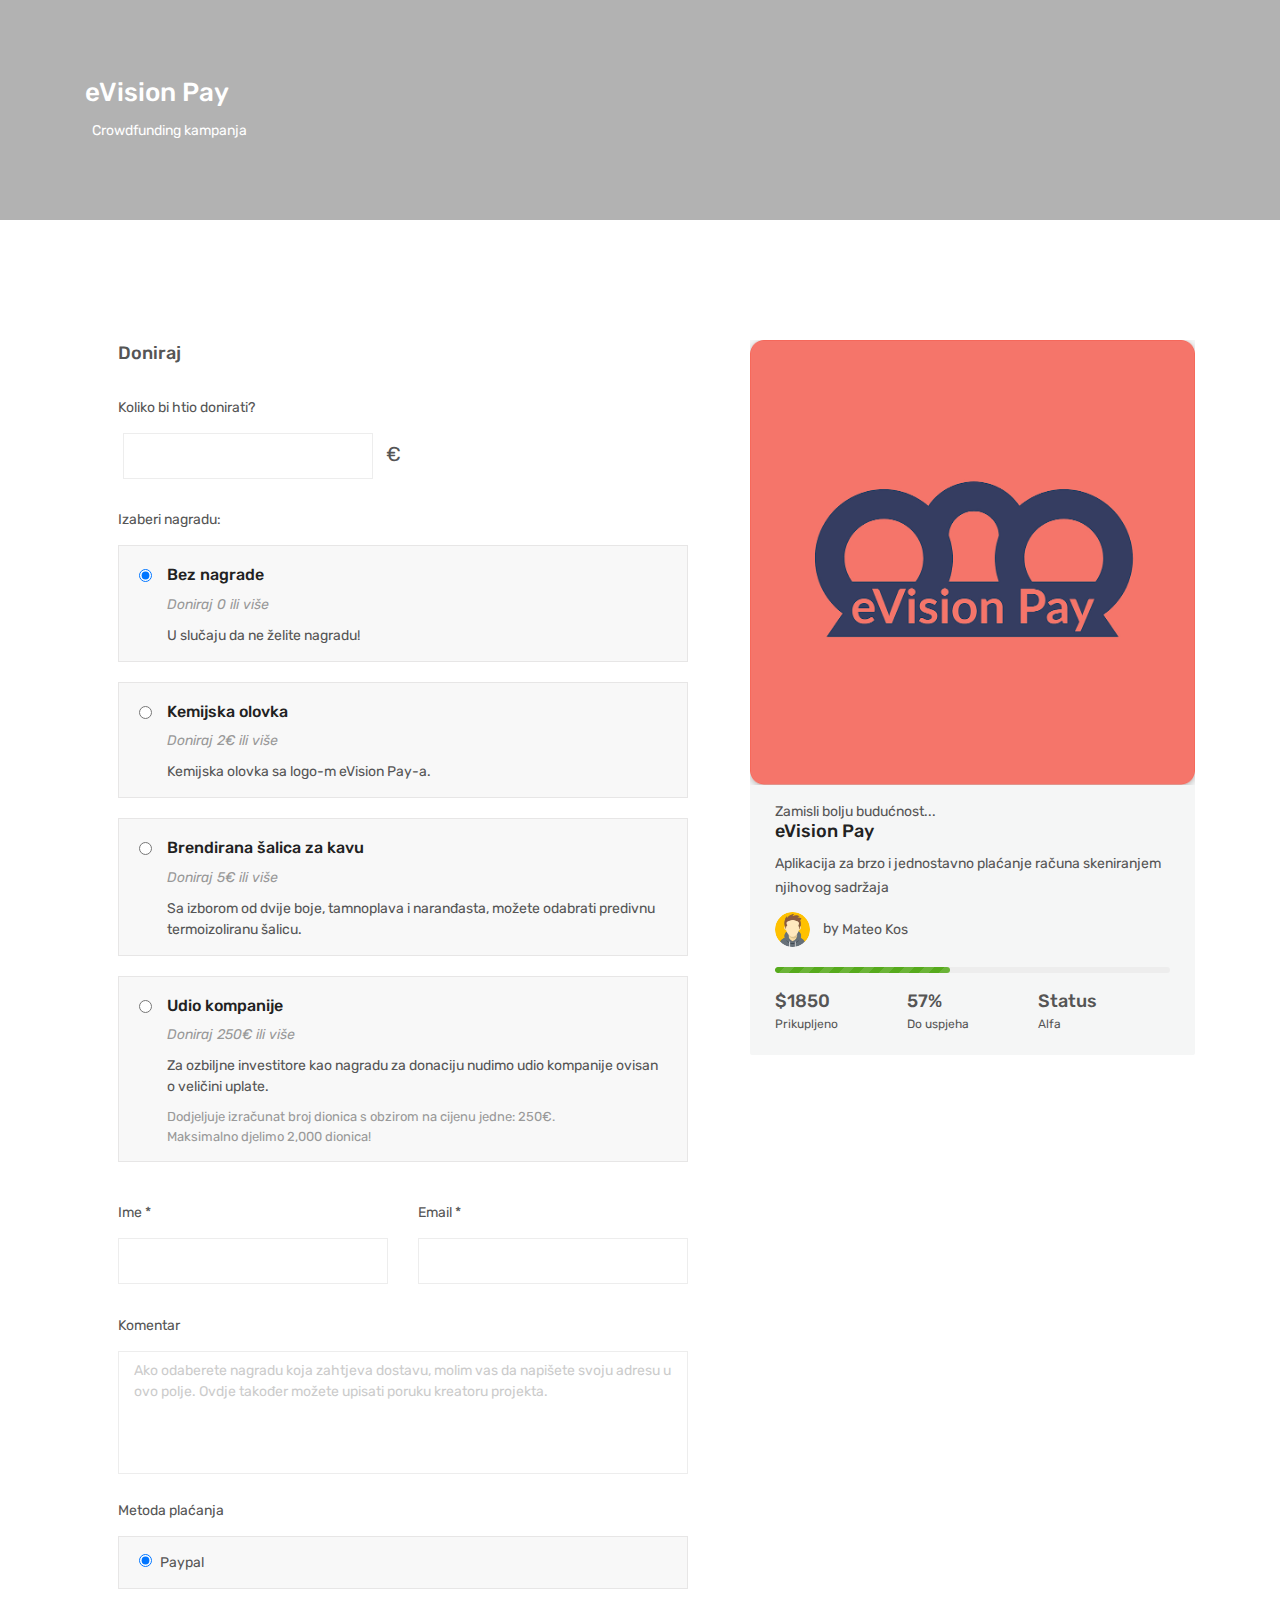
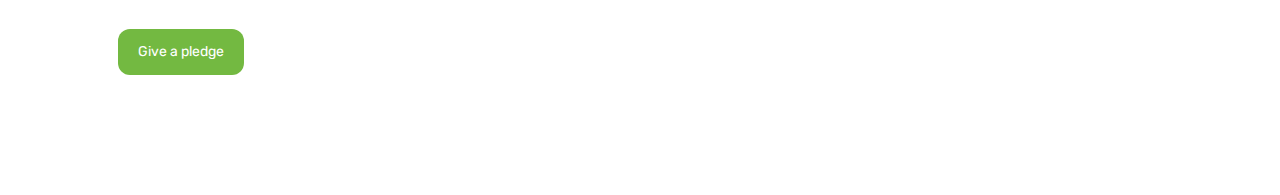
==== make-donation.html @ 944d8074 "Napravio bazicnu verziju stranice" ====
<html xmlns="http://www.w3.org/1999/xhtml" xml:lang="en-gb" lang="en-gb" dir="ltr">
<link type="text/css" rel="stylesheet" id="dark-mode-custom-link">
<link type="text/css" rel="stylesheet" id="dark-mode-general-link">
<style lang="en" type="text/css" id="dark-mode-custom-style"></style>
<style lang="en" type="text/css" id="dark-mode-native-style"></style>
<style lang="en" type="text/css" id="dark-mode-native-sheet"></style>

<head>
    <meta name="viewport" content="width=device-width, initial-scale=1.0">


    <!-- Load Google Fonts -->
    <link href="https://fonts.googleapis.com/css?family=Rubik:400,500,700&amp;subset=latin-ext" rel="stylesheet"
        type="text/css">

    <!-- Favicon -->
    <link rel="shortcut icon" href="./resources/eVision-logo.png">

    <meta http-equiv="content-type" content="text/html; charset=utf-8">
	<title>Doniranje</title>
	<link href="animate.css" rel="stylesheet" type="text/css">
	<link href="styles/bootstrap-min.css" rel="stylesheet" type="text/css">
	<link href="styles/bootstrap-datepicker.css" rel="stylesheet"
		type="text/css">
	<link href="styles/font-awsome-min.css" rel="stylesheet" type="text/css">
	<link href="./styles/ions-min.css" rel="stylesheet" type="text/css">
	<link href="styles/jquery-bxslider-min.css" rel="stylesheet" type="text/css">
	<link href="styles/owl-carousel.css" rel="stylesheet" type="text/css">
	<link href="styles/owl-theme-default.css" rel="stylesheet" type="text/css">
	<link href="styles/owl-theme-min.css" rel="stylesheet" type="text/css">
	<link href="styles/transitions.css" rel="stylesheet" type="text/css">
	<link href="styles/carousel-min.css" rel="stylesheet" type="text/css">
	<link href="styles/theme-style.css" rel="stylesheet" type="text/css">
	<link href="styles/responsive.css" rel="stylesheet" type="text/css">
	<link href="styles/ideabox-syle.css" rel="stylesheet" type="text/css">
	<link href="styles/module-default.css" rel="stylesheet"
		type="text/css">
	<link href="styles/mod_tiva.css" rel="stylesheet" type="text/css">
	<style type="text/css">
		.page-title.background-blog {
			background-image: url("http://demo1.cloodo.com/joomla/ideabox/home1/images/blog-list.jpg")
		}
	</style>
	<script src="IB-deps/jquery-min.js"
		type="text/javascript"></script>
	<script type="text/javascript">jQuery.noConflict();</script>
	<script src="IB-deps/jquery-migrate-min.js"
		type="text/javascript"></script>
	<script src="IB-deps/pooper.js" type="text/javascript"></script>
	<script src="IB-deps/bootstrap-min.js" type="text/javascript"></script>
	<script src="IB-deps/bootstrap-datapicker.js"
		type="text/javascript"></script>
	<script src="IB-deps/jquery-bxslider-min.js" type="text/javascript"></script>
	<script src="IB-deps/jquery-countdown.js" type="text/javascript"></script>
	<script src="IB-deps/jquery-validate.js" type="text/javascript"></script>
	<script src="IB-deps/owl-carousel-min.js" type="text/javascript"></script>
	<script src="IB-deps/carousel-min.js" type="text/javascript"></script>
	<script src="IB-deps/main.js" type="text/javascript"></script>
	<script src="IB-deps/acymailing_module.js" type="text/javascript"
		async="async"></script>
	<script src="IB-deps/mod-tiva-main.js" type="text/javascript"></script>
	<!--[if lt IE 9]><script src="/joomla/ideabox/home1/media/system/js/html5fallback.js?273fe325d9f3027daf6a62e447c8baa8" type="text/javascript"></script><![endif]-->
	<script type="text/javascript">
		if (typeof acymailing == 'undefined') {
			var acymailing = Array();
		}
		acymailing['NAMECAPTION'] = 'Name';
		acymailing['NAME_MISSING'] = 'Please enter your name';
		acymailing['EMAILCAPTION'] = 'E-mail';
		acymailing['VALID_EMAIL'] = 'Please enter a valid e-mail address';
		acymailing['ACCEPT_TERMS'] = 'Please check the Terms and Conditions';
		acymailing['CAPTCHA_MISSING'] = 'The captcha is invalid, please try again';
		acymailing['NO_LIST_SELECTED'] = 'Please select the lists you want to subscribe to';

	</script>


    <script>
        // ==== Topbar User Login ====
        if (jQuery(window).width() < 991) {
            jQuery('.header-topbar .header_user_info').addClass('dropdown-over');
            jQuery('.header-topbar .header_user_info .links').addClass('dropdown-content');
        } else {
            jQuery('.header-topbar .header_user_info').removeClass('dropdown-over');
            jQuery('.header-topbar .header_user_info .links').removeClass('dropdown-content');
        }
        jQuery(window).resize(function () {
            if (jQuery(window).width() < 991) {
                jQuery('.header-topbar .header_user_info').addClass('dropdown-over');
                jQuery('.header-topbar .header_user_info .links').addClass('dropdown-content');
            } else {
                jQuery('.header-topbar .header_user_info').removeClass('dropdown-over');
                jQuery('.header-topbar .header_user_info .links').removeClass('dropdown-content');
            }
        });
    </script>
</head>

<body class=" home-1 " data-new-gr-c-s-check-loaded="14.1149.0" data-gr-ext-installed="">

    <div class="preloading" style="display: none;">
        <div class="preloader loading">
            <span class="slice"></span>
            <span class="slice"></span>
            <span class="slice"></span>
            <span class="slice"></span>
            <span class="slice"></span>
            <span class="slice"></span>
        </div>
    </div>


    <div id="wrapper">
        <!-- Header -->

        <!-- Main -->
        <main id="main" class="site-main">
            <!-- Breadcrumb -->
			<div class="page-title background-blog ">

				<div class="container">
					<h1>
						eVision Pay </h1>

					<div class="breadcrumbs">
						<ul>
							<!-- Render last item if reqd. -->
							<li>
								<span>
									Crowdfunding kampanja
								</span>
								<!--<meta content="1">-->
							</li>
						</ul>
					</div>
				</div>
			</div>



            <div class="container">
                <div class="row">
                    <!-- System message -->
                    <div class="message col-lg-12 col-md-12">
                        <div id="system-message-container">
                        </div>

                    </div>

                    <!-- Left column -->

                    <!-- Component -->
                    <div id="center_column" class="main-content col-lg-12">



                        <div class="campaign-pledge campaign-form form-update">
                            <div class="row">
                                <div class="col-lg-7">



                                    <form
                                        action="http://demo1.cloodo.com/joomla/ideabox/home1/components/com_crowdfundings/paypal/process.php"
                                        class="form-validate" method="post" enctype="multipart/form-data"
                                        novalidate="novalidate">
                                        <legend>Doniraj</legend>

                                        <div class="field">
                                            <span class="label-desc">Koliko bi htio donirati?</span>


                                            <div class="pledge-amount">
                                                <input type="text" name="amount" class="amount" value="" required="">
                                                <span>€</span>
                                            </div>
                                        </div>

                                        <div class="rewards">
                                            <span class="label-desc">Izaberi nagradu:</span>

                                            <div class="reward-item">
                                                <label>
                                                    <input class="reward-chosen" type="radio" name="reward_chosen"
                                                        value="" checked="checked">

                                                    <input class="reward-value" type="hidden" value="">

                                                    <div class="reward-content">
                                                        <h4>Bez nagrade</h4>
                                                        <div class="reward-value">Doniraj 0 ili više</div>
                                                        <div class="reward-desc">U slučaju da ne želite nagradu!</div>
                                                    </div>
                                                </label>
                                            </div>


                                            <div class="reward-item">
                                                <label>
                                                    <input class="reward-chosen" type="radio" name="reward_chosen"
                                                        value="150">

                                                    <input class="reward-value" type="hidden" value="2">

                                                    <div class="reward-content">
                                                        <h4>Kemijska olovka</h4>

                                                        <div class="reward-value">Doniraj 2€ ili više</div>

                                                        <div class="reward-desc">Kemijska olovka sa logo-m eVision Pay-a.</div>


                                                    </div>
                                                </label>
                                            </div>

                                            <div class="reward-item">
                                                <label>
                                                    <input class="reward-chosen" type="radio" name="reward_chosen"
                                                        value="150">

                                                    <input class="reward-value" type="hidden" value="5">

                                                    <div class="reward-content">
                                                        <h4>Brendirana šalica za kavu</h4>

                                                        <div class="reward-value">Doniraj 5€ ili više</div>

                                                        <div class="reward-desc">Sa izborom od dvije boje, tamnoplava i naranđasta, 
													možete odabrati predivnu termoizoliranu šalicu.</div>


                                                    </div>
                                                </label>
                                            </div>

                                            <div class="reward-item">
                                                <label>
                                                    <input class="reward-chosen" type="radio" name="reward_chosen"
                                                        value="151">

                                                    <input class="reward-value" type="hidden" value="250">

                                                    <div class="reward-content">
                                                        <h4>Udio kompanije</h4>

                                                        <div class="reward-value">Doniraj 250€ ili više</div>

                                                        <div class="reward-desc">Za ozbiljne investitore kao nagradu za donaciju nudimo udio kompanije ovisan o veličini uplate.</div>

                                                        <div class="reward-limit">
                                                            Dodjeljuje izračunat broj dionica s obzirom na cijenu jedne: 250€. <br> Maksimalno djelimo 2,000 dionica!</div>

                                                    </div>
                                                </label>
                                            </div>
                                        </div>

                                        <div class="field clearfix">
                                            <div class="align-left">
                                                <span class="label-desc">Ime *</span>
                                                <input type="text" name="name" value="" required="">
                                                <div data-lastpass-icon-root="true"
                                                    style="position: relative !important; height: 0px !important; width: 0px !important; float: left !important;">
                                                </div>
                                            </div>

                                            <div class="align-right">
                                                <span class="label-desc">Email *</span>
                                                <input type="text" name="email" value="" required="">
                                            </div>
                                        </div>

                                        <div class="field">
                                            <span class="label-desc">Komentar</span>
                                            <textarea rows="5" name="comment"
                                                placeholder="Ako odaberete nagradu koja zahtjeva dostavu, molim vas da napišete svoju adresu u ovo polje. Ovdje također možete upisati poruku kreatoru projekta."></textarea>
                                        </div>

                                        <div class="methods">
                                            <span class="label-desc">Metoda plaćanja</span>
                                            <div class="method-item">
                                                <input type="radio" name="method" value="paypal" checked="checked">
                                                Paypal
                                            </div>
                                        </div>

                                        <input type="submit" name="pledge" value="Give a pledge" class="btn-primary">


                                        <input type="hidden" name="plugin_url"
                                            value="http://demo1.cloodo.com/joomla/ideabox/home1/components/com_crowdfundings">
                                        <input type="hidden" name="current_url"
                                            value="http://demo1.cloodo.com/joomla/ideabox/home1/index.php/component/crowdfundings/pledge/176">
                                        <input type="hidden" name="success_url"
                                            value="http://demo1.cloodo.com/joomla/ideabox/home1/index.php/component/crowdfundings/pledge/176?success=1">
                                        <input type="hidden" name="campaign_name"
                                            value="Bring new ideas to life, anywhere">
                                        <input type="hidden" name="currency_code" value="USD">
                                        <input type="hidden" name="user" value="0">
                                        <input type="hidden" name="campaign_id" value="176">
                                        <input type="hidden" name="paypal_account"
                                            value="tiennd19385-facilitator@gmail.com">
                                        <input type="hidden" name="author_email" value="sabato_alterio@abc.com">
                                    </form>

                                </div>

                                <div class="col-lg-5">
                                    <div class="campaigns">
                                        <div class="campaign-item">
                                            <a class="overlay"
                                                href="./index.html">
                                                <img src="./resources/eVision-logo.png"
                                                    alt="img">

                                                <!-- <span class="ion-ios-search-strong"></span> -->
                                                <span><-</span>
                                            </a>

                                            <div class="campaign-box">

                                                <div class="category">Zamisli bolju budućnost...</div>

                                                <h3><a
                                                        href="/">eVision Pay</a></h3>

                                                <div class="campaign-description">Aplikacija za brzo i jednostavno plaćanje računa skeniranjem njihovog sadržaja
                                                </div>

                                                <div class="campaign-author">
                                                    <a class="author-icon"
														href="https://www.youtube.com/@Le_Kos">
                                                        <img src="./resources/avatar.webp"
                                                            alt="MK">
                                                    </a>

                                                    by
                                                    <a class="author-name"
														href="https://www.youtube.com/@Le_Kos">
                                                        Mateo Kos</a>
                                                </div>

                                                <div class="process">
                                                    <div class="raised"><span style="width: 262px;"></span></div>

                                                    <div class="process-info">

                                                        <div class="process-pledged">
                                                            <span>$1850</span>Prikupljeno
                                                        </div>
                                                        <div class="process-funded">
                                                            <span>57%</span>Do uspjeha
                                                        </div>


                                                        <div class="process-time">
                                                            <span>Status</span>Alfa
                                                        </div>
                                                    </div>
                                                </div>
                                            </div>
                                        </div>
                                    </div>
                                </div>
                            </div>
                        </div>

                    </div>

                    <!-- Right column -->
                </div>
            </div>
        </main>
    </div>



</body><grammarly-desktop-integration data-grammarly-shadow-root="true"></grammarly-desktop-integration>
</html>
---- styles/font-awsome-min.css ----
/*!
 *  Font Awesome 4.7.0 by @davegandy - http://fontawesome.io - @fontawesome
 *  License - http://fontawesome.io/license (Font: SIL OFL 1.1, CSS: MIT License)
 */@font-face{font-family:'FontAwesome';src:url('../fonts/fontawesome-webfont.eot?v=4.7.0');src:url('../fonts/fontawesome-webfont.eot?#iefix&v=4.7.0') format('embedded-opentype'),url('../fonts/fontawesome-webfont.woff2?v=4.7.0') format('woff2'),url('../fonts/fontawesome-webfont.woff?v=4.7.0') format('woff'),url('../fonts/fontawesome-webfont.ttf?v=4.7.0') format('truetype'),url('../fonts/fontawesome-webfont.svg?v=4.7.0#fontawesomeregular') format('svg');font-weight:normal;font-style:normal}.fa{display:inline-block;font:normal normal normal 14px/1 FontAwesome;font-size:inherit;text-rendering:auto;-webkit-font-smoothing:antialiased;-moz-osx-font-smoothing:grayscale}.fa-lg{font-size:1.33333333em;line-height:.75em;vertical-align:-15%}.fa-2x{font-size:2em}.fa-3x{font-size:3em}.fa-4x{font-size:4em}.fa-5x{font-size:5em}.fa-fw{width:1.28571429em;text-align:center}.fa-ul{padding-left:0;margin-left:2.14285714em;list-style-type:none}.fa-ul>li{position:relative}.fa-li{position:absolute;left:-2.14285714em;width:2.14285714em;top:.14285714em;text-align:center}.fa-li.fa-lg{left:-1.85714286em}.fa-border{padding:.2em .25em .15em;border:solid .08em #eee;border-radius:.1em}.fa-pull-left{float:left}.fa-pull-right{float:right}.fa.fa-pull-left{margin-right:.3em}.fa.fa-pull-right{margin-left:.3em}.pull-right{float:right}.pull-left{float:left}.fa.pull-left{margin-right:.3em}.fa.pull-right{margin-left:.3em}.fa-spin{-webkit-animation:fa-spin 2s infinite linear;animation:fa-spin 2s infinite linear}.fa-pulse{-webkit-animation:fa-spin 1s infinite steps(8);animation:fa-spin 1s infinite steps(8)}@-webkit-keyframes fa-spin{0%{-webkit-transform:rotate(0deg);transform:rotate(0deg)}100%{-webkit-transform:rotate(359deg);transform:rotate(359deg)}}@keyframes fa-spin{0%{-webkit-transform:rotate(0deg);transform:rotate(0deg)}100%{-webkit-transform:rotate(359deg);transform:rotate(359deg)}}.fa-rotate-90{-ms-filter:"progid:DXImageTransform.Microsoft.BasicImage(rotation=1)";-webkit-transform:rotate(90deg);-ms-transform:rotate(90deg);transform:rotate(90deg)}.fa-rotate-180{-ms-filter:"progid:DXImageTransform.Microsoft.BasicImage(rotation=2)";-webkit-transform:rotate(180deg);-ms-transform:rotate(180deg);transform:rotate(180deg)}.fa-rotate-270{-ms-filter:"progid:DXImageTransform.Microsoft.BasicImage(rotation=3)";-webkit-transform:rotate(270deg);-ms-transform:rotate(270deg);transform:rotate(270deg)}.fa-flip-horizontal{-ms-filter:"progid:DXImageTransform.Microsoft.BasicImage(rotation=0, mirror=1)";-webkit-transform:scale(-1, 1);-ms-transform:scale(-1, 1);transform:scale(-1, 1)}.fa-flip-vertical{-ms-filter:"progid:DXImageTransform.Microsoft.BasicImage(rotation=2, mirror=1)";-webkit-transform:scale(1, -1);-ms-transform:scale(1, -1);transform:scale(1, -1)}:root .fa-rotate-90,:root .fa-rotate-180,:root .fa-rotate-270,:root .fa-flip-horizontal,:root .fa-flip-vertical{filter:none}.fa-stack{position:relative;display:inline-block;width:2em;height:2em;line-height:2em;vertical-align:middle}.fa-stack-1x,.fa-stack-2x{position:absolute;left:0;width:100%;text-align:center}.fa-stack-1x{line-height:inherit}.fa-stack-2x{font-size:2em}.fa-inverse{color:#fff}.fa-glass:before{content:"\f000"}.fa-music:before{content:"\f001"}.fa-search:before{content:"\f002"}.fa-envelope-o:before{content:"\f003"}.fa-heart:before{content:"\f004"}.fa-star:before{content:"\f005"}.fa-star-o:before{content:"\f006"}.fa-user:before{content:"\f007"}.fa-film:before{content:"\f008"}.fa-th-large:before{content:"\f009"}.fa-th:before{content:"\f00a"}.fa-th-list:before{content:"\f00b"}.fa-check:before{content:"\f00c"}.fa-remove:before,.fa-close:before,.fa-times:before{content:"\f00d"}.fa-search-plus:before{content:"\f00e"}.fa-search-minus:before{content:"\f010"}.fa-power-off:before{content:"\f011"}.fa-signal:before{content:"\f012"}.fa-gear:before,.fa-cog:before{content:"\f013"}.fa-trash-o:before{content:"\f014"}.fa-home:before{content:"\f015"}.fa-file-o:before{content:"\f016"}.fa-clock-o:before{content:"\f017"}.fa-road:before{content:"\f018"}.fa-download:before{content:"\f019"}.fa-arrow-circle-o-down:before{content:"\f01a"}.fa-arrow-circle-o-up:before{content:"\f01b"}.fa-inbox:before{content:"\f01c"}.fa-play-circle-o:before{content:"\f01d"}.fa-rotate-right:before,.fa-repeat:before{content:"\f01e"}.fa-refresh:before{content:"\f021"}.fa-list-alt:before{content:"\f022"}.fa-lock:before{content:"\f023"}.fa-flag:before{content:"\f024"}.fa-headphones:before{content:"\f025"}.fa-volume-off:before{content:"\f026"}.fa-volume-down:before{content:"\f027"}.fa-volume-up:before{content:"\f028"}.fa-qrcode:before{content:"\f029"}.fa-barcode:before{content:"\f02a"}.fa-tag:before{content:"\f02b"}.fa-tags:before{content:"\f02c"}.fa-book:before{content:"\f02d"}.fa-bookmark:before{content:"\f02e"}.fa-print:before{content:"\f02f"}.fa-camera:before{content:"\f030"}.fa-font:before{content:"\f031"}.fa-bold:before{content:"\f032"}.fa-italic:before{content:"\f033"}.fa-text-height:before{content:"\f034"}.fa-text-width:before{content:"\f035"}.fa-align-left:before{content:"\f036"}.fa-align-center:before{content:"\f037"}.fa-align-right:before{content:"\f038"}.fa-align-justify:before{content:"\f039"}.fa-list:before{content:"\f03a"}.fa-dedent:before,.fa-outdent:before{content:"\f03b"}.fa-indent:before{content:"\f03c"}.fa-video-camera:before{content:"\f03d"}.fa-photo:before,.fa-image:before,.fa-picture-o:before{content:"\f03e"}.fa-pencil:before{content:"\f040"}.fa-map-marker:before{content:"\f041"}.fa-adjust:before{content:"\f042"}.fa-tint:before{content:"\f043"}.fa-edit:before,.fa-pencil-square-o:before{content:"\f044"}.fa-share-square-o:before{content:"\f045"}.fa-check-square-o:before{content:"\f046"}.fa-arrows:before{content:"\f047"}.fa-step-backward:before{content:"\f048"}.fa-fast-backward:before{content:"\f049"}.fa-backward:before{content:"\f04a"}.fa-play:before{content:"\f04b"}.fa-pause:before{content:"\f04c"}.fa-stop:before{content:"\f04d"}.fa-forward:before{content:"\f04e"}.fa-fast-forward:before{content:"\f050"}.fa-step-forward:before{content:"\f051"}.fa-eject:before{content:"\f052"}.fa-chevron-left:before{content:"\f053"}.fa-chevron-right:before{content:"\f054"}.fa-plus-circle:before{content:"\f055"}.fa-minus-circle:before{content:"\f056"}.fa-times-circle:before{content:"\f057"}.fa-check-circle:before{content:"\f058"}.fa-question-circle:before{content:"\f059"}.fa-info-circle:before{content:"\f05a"}.fa-crosshairs:before{content:"\f05b"}.fa-times-circle-o:before{content:"\f05c"}.fa-check-circle-o:before{content:"\f05d"}.fa-ban:before{content:"\f05e"}.fa-arrow-left:before{content:"\f060"}.fa-arrow-right:before{content:"\f061"}.fa-arrow-up:before{content:"\f062"}.fa-arrow-down:before{content:"\f063"}.fa-mail-forward:before,.fa-share:before{content:"\f064"}.fa-expand:before{content:"\f065"}.fa-compress:before{content:"\f066"}.fa-plus:before{content:"\f067"}.fa-minus:before{content:"\f068"}.fa-asterisk:before{content:"\f069"}.fa-exclamation-circle:before{content:"\f06a"}.fa-gift:before{content:"\f06b"}.fa-leaf:before{content:"\f06c"}.fa-fire:before{content:"\f06d"}.fa-eye:before{content:"\f06e"}.fa-eye-slash:before{content:"\f070"}.fa-warning:before,.fa-exclamation-triangle:before{content:"\f071"}.fa-plane:before{content:"\f072"}.fa-calendar:before{content:"\f073"}.fa-random:before{content:"\f074"}.fa-comment:before{content:"\f075"}.fa-magnet:before{content:"\f076"}.fa-chevron-up:before{content:"\f077"}.fa-chevron-down:before{content:"\f078"}.fa-retweet:before{content:"\f079"}.fa-shopping-cart:before{content:"\f07a"}.fa-folder:before{content:"\f07b"}.fa-folder-open:before{content:"\f07c"}.fa-arrows-v:before{content:"\f07d"}.fa-arrows-h:before{content:"\f07e"}.fa-bar-chart-o:before,.fa-bar-chart:before{content:"\f080"}.fa-twitter-square:before{content:"\f081"}.fa-facebook-square:before{content:"\f082"}.fa-camera-retro:before{content:"\f083"}.fa-key:before{content:"\f084"}.fa-gears:before,.fa-cogs:before{content:"\f085"}.fa-comments:before{content:"\f086"}.fa-thumbs-o-up:before{content:"\f087"}.fa-thumbs-o-down:before{content:"\f088"}.fa-star-half:before{content:"\f089"}.fa-heart-o:before{content:"\f08a"}.fa-sign-out:before{content:"\f08b"}.fa-linkedin-square:before{content:"\f08c"}.fa-thumb-tack:before{content:"\f08d"}.fa-external-link:before{content:"\f08e"}.fa-sign-in:before{content:"\f090"}.fa-trophy:before{content:"\f091"}.fa-github-square:before{content:"\f092"}.fa-upload:before{content:"\f093"}.fa-lemon-o:before{content:"\f094"}.fa-phone:before{content:"\f095"}.fa-square-o:before{content:"\f096"}.fa-bookmark-o:before{content:"\f097"}.fa-phone-square:before{content:"\f098"}.fa-twitter:before{content:"\f099"}.fa-facebook-f:before,.fa-facebook:before{content:"\f09a"}.fa-github:before{content:"\f09b"}.fa-unlock:before{content:"\f09c"}.fa-credit-card:before{content:"\f09d"}.fa-feed:before,.fa-rss:before{content:"\f09e"}.fa-hdd-o:before{content:"\f0a0"}.fa-bullhorn:before{content:"\f0a1"}.fa-bell:before{content:"\f0f3"}.fa-certificate:before{content:"\f0a3"}.fa-hand-o-right:before{content:"\f0a4"}.fa-hand-o-left:before{content:"\f0a5"}.fa-hand-o-up:before{content:"\f0a6"}.fa-hand-o-down:before{content:"\f0a7"}.fa-arrow-circle-left:before{content:"\f0a8"}.fa-arrow-circle-right:before{content:"\f0a9"}.fa-arrow-circle-up:before{content:"\f0aa"}.fa-arrow-circle-down:before{content:"\f0ab"}.fa-globe:before{content:"\f0ac"}.fa-wrench:before{content:"\f0ad"}.fa-tasks:before{content:"\f0ae"}.fa-filter:before{content:"\f0b0"}.fa-briefcase:before{content:"\f0b1"}.fa-arrows-alt:before{content:"\f0b2"}.fa-group:before,.fa-users:before{content:"\f0c0"}.fa-chain:before,.fa-link:before{content:"\f0c1"}.fa-cloud:before{content:"\f0c2"}.fa-flask:before{content:"\f0c3"}.fa-cut:before,.fa-scissors:before{content:"\f0c4"}.fa-copy:before,.fa-files-o:before{content:"\f0c5"}.fa-paperclip:before{content:"\f0c6"}.fa-save:before,.fa-floppy-o:before{content:"\f0c7"}.fa-square:before{content:"\f0c8"}.fa-navicon:before,.fa-reorder:before,.fa-bars:before{content:"\f0c9"}.fa-list-ul:before{content:"\f0ca"}.fa-list-ol:before{content:"\f0cb"}.fa-strikethrough:before{content:"\f0cc"}.fa-underline:before{content:"\f0cd"}.fa-table:before{content:"\f0ce"}.fa-magic:before{content:"\f0d0"}.fa-truck:before{content:"\f0d1"}.fa-pinterest:before{content:"\f0d2"}.fa-pinterest-square:before{content:"\f0d3"}.fa-google-plus-square:before{content:"\f0d4"}.fa-google-plus:before{content:"\f0d5"}.fa-money:before{content:"\f0d6"}.fa-caret-down:before{content:"\f0d7"}.fa-caret-up:before{content:"\f0d8"}.fa-caret-left:before{content:"\f0d9"}.fa-caret-right:before{content:"\f0da"}.fa-columns:before{content:"\f0db"}.fa-unsorted:before,.fa-sort:before{content:"\f0dc"}.fa-sort-down:before,.fa-sort-desc:before{content:"\f0dd"}.fa-sort-up:before,.fa-sort-asc:before{content:"\f0de"}.fa-envelope:before{content:"\f0e0"}.fa-linkedin:before{content:"\f0e1"}.fa-rotate-left:before,.fa-undo:before{content:"\f0e2"}.fa-legal:before,.fa-gavel:before{content:"\f0e3"}.fa-dashboard:before,.fa-tachometer:before{content:"\f0e4"}.fa-comment-o:before{content:"\f0e5"}.fa-comments-o:before{content:"\f0e6"}.fa-flash:before,.fa-bolt:before{content:"\f0e7"}.fa-sitemap:before{content:"\f0e8"}.fa-umbrella:before{content:"\f0e9"}.fa-paste:before,.fa-clipboard:before{content:"\f0ea"}.fa-lightbulb-o:before{content:"\f0eb"}.fa-exchange:before{content:"\f0ec"}.fa-cloud-download:before{content:"\f0ed"}.fa-cloud-upload:before{content:"\f0ee"}.fa-user-md:before{content:"\f0f0"}.fa-stethoscope:before{content:"\f0f1"}.fa-suitcase:before{content:"\f0f2"}.fa-bell-o:before{content:"\f0a2"}.fa-coffee:before{content:"\f0f4"}.fa-cutlery:before{content:"\f0f5"}.fa-file-text-o:before{content:"\f0f6"}.fa-building-o:before{content:"\f0f7"}.fa-hospital-o:before{content:"\f0f8"}.fa-ambulance:before{content:"\f0f9"}.fa-medkit:before{content:"\f0fa"}.fa-fighter-jet:before{content:"\f0fb"}.fa-beer:before{content:"\f0fc"}.fa-h-square:before{content:"\f0fd"}.fa-plus-square:before{content:"\f0fe"}.fa-angle-double-left:before{content:"\f100"}.fa-angle-double-right:before{content:"\f101"}.fa-angle-double-up:before{content:"\f102"}.fa-angle-double-down:before{content:"\f103"}.fa-angle-left:before{content:"\f104"}.fa-angle-right:before{content:"\f105"}.fa-angle-up:before{content:"\f106"}.fa-angle-down:before{content:"\f107"}.fa-desktop:before{content:"\f108"}.fa-laptop:before{content:"\f109"}.fa-tablet:before{content:"\f10a"}.fa-mobile-phone:before,.fa-mobile:before{content:"\f10b"}.fa-circle-o:before{content:"\f10c"}.fa-quote-left:before{content:"\f10d"}.fa-quote-right:before{content:"\f10e"}.fa-spinner:before{content:"\f110"}.fa-circle:before{content:"\f111"}.fa-mail-reply:before,.fa-reply:before{content:"\f112"}.fa-github-alt:before{content:"\f113"}.fa-folder-o:before{content:"\f114"}.fa-folder-open-o:before{content:"\f115"}.fa-smile-o:before{content:"\f118"}.fa-frown-o:before{content:"\f119"}.fa-meh-o:before{content:"\f11a"}.fa-gamepad:before{content:"\f11b"}.fa-keyboard-o:before{content:"\f11c"}.fa-flag-o:before{content:"\f11d"}.fa-flag-checkered:before{content:"\f11e"}.fa-terminal:before{content:"\f120"}.fa-code:before{content:"\f121"}.fa-mail-reply-all:before,.fa-reply-all:before{content:"\f122"}.fa-star-half-empty:before,.fa-star-half-full:before,.fa-star-half-o:before{content:"\f123"}.fa-location-arrow:before{content:"\f124"}.fa-crop:before{content:"\f125"}.fa-code-fork:before{content:"\f126"}.fa-unlink:before,.fa-chain-broken:before{content:"\f127"}.fa-question:before{content:"\f128"}.fa-info:before{content:"\f129"}.fa-exclamation:before{content:"\f12a"}.fa-superscript:before{content:"\f12b"}.fa-subscript:before{content:"\f12c"}.fa-eraser:before{content:"\f12d"}.fa-puzzle-piece:before{content:"\f12e"}.fa-microphone:before{content:"\f130"}.fa-microphone-slash:before{content:"\f131"}.fa-shield:before{content:"\f132"}.fa-calendar-o:before{content:"\f133"}.fa-fire-extinguisher:before{content:"\f134"}.fa-rocket:before{content:"\f135"}.fa-maxcdn:before{content:"\f136"}.fa-chevron-circle-left:before{content:"\f137"}.fa-chevron-circle-right:before{content:"\f138"}.fa-chevron-circle-up:before{content:"\f139"}.fa-chevron-circle-down:before{content:"\f13a"}.fa-html5:before{content:"\f13b"}.fa-css3:before{content:"\f13c"}.fa-anchor:before{content:"\f13d"}.fa-unlock-alt:before{content:"\f13e"}.fa-bullseye:before{content:"\f140"}.fa-ellipsis-h:before{content:"\f141"}.fa-ellipsis-v:before{content:"\f142"}.fa-rss-square:before{content:"\f143"}.fa-play-circle:before{content:"\f144"}.fa-ticket:before{content:"\f145"}.fa-minus-square:before{content:"\f146"}.fa-minus-square-o:before{content:"\f147"}.fa-level-up:before{content:"\f148"}.fa-level-down:before{content:"\f149"}.fa-check-square:before{content:"\f14a"}.fa-pencil-square:before{content:"\f14b"}.fa-external-link-square:before{content:"\f14c"}.fa-share-square:before{content:"\f14d"}.fa-compass:before{content:"\f14e"}.fa-toggle-down:before,.fa-caret-square-o-down:before{content:"\f150"}.fa-toggle-up:before,.fa-caret-square-o-up:before{content:"\f151"}.fa-toggle-right:before,.fa-caret-square-o-right:before{content:"\f152"}.fa-euro:before,.fa-eur:before{content:"\f153"}.fa-gbp:before{content:"\f154"}.fa-dollar:before,.fa-usd:before{content:"\f155"}.fa-rupee:before,.fa-inr:before{content:"\f156"}.fa-cny:before,.fa-rmb:before,.fa-yen:before,.fa-jpy:before{content:"\f157"}.fa-ruble:before,.fa-rouble:before,.fa-rub:before{content:"\f158"}.fa-won:before,.fa-krw:before{content:"\f159"}.fa-bitcoin:before,.fa-btc:before{content:"\f15a"}.fa-file:before{content:"\f15b"}.fa-file-text:before{content:"\f15c"}.fa-sort-alpha-asc:before{content:"\f15d"}.fa-sort-alpha-desc:before{content:"\f15e"}.fa-sort-amount-asc:before{content:"\f160"}.fa-sort-amount-desc:before{content:"\f161"}.fa-sort-numeric-asc:before{content:"\f162"}.fa-sort-numeric-desc:before{content:"\f163"}.fa-thumbs-up:before{content:"\f164"}.fa-thumbs-down:before{content:"\f165"}.fa-youtube-square:before{content:"\f166"}.fa-youtube:before{content:"\f167"}.fa-xing:before{content:"\f168"}.fa-xing-square:before{content:"\f169"}.fa-youtube-play:before{content:"\f16a"}.fa-dropbox:before{content:"\f16b"}.fa-stack-overflow:before{content:"\f16c"}.fa-instagram:before{content:"\f16d"}.fa-flickr:before{content:"\f16e"}.fa-adn:before{content:"\f170"}.fa-bitbucket:before{content:"\f171"}.fa-bitbucket-square:before{content:"\f172"}.fa-tumblr:before{content:"\f173"}.fa-tumblr-square:before{content:"\f174"}.fa-long-arrow-down:before{content:"\f175"}.fa-long-arrow-up:before{content:"\f176"}.fa-long-arrow-left:before{content:"\f177"}.fa-long-arrow-right:before{content:"\f178"}.fa-apple:before{content:"\f179"}.fa-windows:before{content:"\f17a"}.fa-android:before{content:"\f17b"}.fa-linux:before{content:"\f17c"}.fa-dribbble:before{content:"\f17d"}.fa-skype:before{content:"\f17e"}.fa-foursquare:before{content:"\f180"}.fa-trello:before{content:"\f181"}.fa-female:before{content:"\f182"}.fa-male:before{content:"\f183"}.fa-gittip:before,.fa-gratipay:before{content:"\f184"}.fa-sun-o:before{content:"\f185"}.fa-moon-o:before{content:"\f186"}.fa-archive:before{content:"\f187"}.fa-bug:before{content:"\f188"}.fa-vk:before{content:"\f189"}.fa-weibo:before{content:"\f18a"}.fa-renren:before{content:"\f18b"}.fa-pagelines:before{content:"\f18c"}.fa-stack-exchange:before{content:"\f18d"}.fa-arrow-circle-o-right:before{content:"\f18e"}.fa-arrow-circle-o-left:before{content:"\f190"}.fa-toggle-left:before,.fa-caret-square-o-left:before{content:"\f191"}.fa-dot-circle-o:before{content:"\f192"}.fa-wheelchair:before{content:"\f193"}.fa-vimeo-square:before{content:"\f194"}.fa-turkish-lira:before,.fa-try:before{content:"\f195"}.fa-plus-square-o:before{content:"\f196"}.fa-space-shuttle:before{content:"\f197"}.fa-slack:before{content:"\f198"}.fa-envelope-square:before{content:"\f199"}.fa-wordpress:before{content:"\f19a"}.fa-openid:before{content:"\f19b"}.fa-institution:before,.fa-bank:before,.fa-university:before{content:"\f19c"}.fa-mortar-board:before,.fa-graduation-cap:before{content:"\f19d"}.fa-yahoo:before{content:"\f19e"}.fa-google:before{content:"\f1a0"}.fa-reddit:before{content:"\f1a1"}.fa-reddit-square:before{content:"\f1a2"}.fa-stumbleupon-circle:before{content:"\f1a3"}.fa-stumbleupon:before{content:"\f1a4"}.fa-delicious:before{content:"\f1a5"}.fa-digg:before{content:"\f1a6"}.fa-pied-piper-pp:before{content:"\f1a7"}.fa-pied-piper-alt:before{content:"\f1a8"}.fa-drupal:before{content:"\f1a9"}.fa-joomla:before{content:"\f1aa"}.fa-language:before{content:"\f1ab"}.fa-fax:before{content:"\f1ac"}.fa-building:before{content:"\f1ad"}.fa-child:before{content:"\f1ae"}.fa-paw:before{content:"\f1b0"}.fa-spoon:before{content:"\f1b1"}.fa-cube:before{content:"\f1b2"}.fa-cubes:before{content:"\f1b3"}.fa-behance:before{content:"\f1b4"}.fa-behance-square:before{content:"\f1b5"}.fa-steam:before{content:"\f1b6"}.fa-steam-square:before{content:"\f1b7"}.fa-recycle:before{content:"\f1b8"}.fa-automobile:before,.fa-car:before{content:"\f1b9"}.fa-cab:before,.fa-taxi:before{content:"\f1ba"}.fa-tree:before{content:"\f1bb"}.fa-spotify:before{content:"\f1bc"}.fa-deviantart:before{content:"\f1bd"}.fa-soundcloud:before{content:"\f1be"}.fa-database:before{content:"\f1c0"}.fa-file-pdf-o:before{content:"\f1c1"}.fa-file-word-o:before{content:"\f1c2"}.fa-file-excel-o:before{content:"\f1c3"}.fa-file-powerpoint-o:before{content:"\f1c4"}.fa-file-photo-o:before,.fa-file-picture-o:before,.fa-file-image-o:before{content:"\f1c5"}.fa-file-zip-o:before,.fa-file-archive-o:before{content:"\f1c6"}.fa-file-sound-o:before,.fa-file-audio-o:before{content:"\f1c7"}.fa-file-movie-o:before,.fa-file-video-o:before{content:"\f1c8"}.fa-file-code-o:before{content:"\f1c9"}.fa-vine:before{content:"\f1ca"}.fa-codepen:before{content:"\f1cb"}.fa-jsfiddle:before{content:"\f1cc"}.fa-life-bouy:before,.fa-life-buoy:before,.fa-life-saver:before,.fa-support:before,.fa-life-ring:before{content:"\f1cd"}.fa-circle-o-notch:before{content:"\f1ce"}.fa-ra:before,.fa-resistance:before,.fa-rebel:before{content:"\f1d0"}.fa-ge:before,.fa-empire:before{content:"\f1d1"}.fa-git-square:before{content:"\f1d2"}.fa-git:before{content:"\f1d3"}.fa-y-combinator-square:before,.fa-yc-square:before,.fa-hacker-news:before{content:"\f1d4"}.fa-tencent-weibo:before{content:"\f1d5"}.fa-qq:before{content:"\f1d6"}.fa-wechat:before,.fa-weixin:before{content:"\f1d7"}.fa-send:before,.fa-paper-plane:before{content:"\f1d8"}.fa-send-o:before,.fa-paper-plane-o:before{content:"\f1d9"}.fa-history:before{content:"\f1da"}.fa-circle-thin:before{content:"\f1db"}.fa-header:before{content:"\f1dc"}.fa-paragraph:before{content:"\f1dd"}.fa-sliders:before{content:"\f1de"}.fa-share-alt:before{content:"\f1e0"}.fa-share-alt-square:before{content:"\f1e1"}.fa-bomb:before{content:"\f1e2"}.fa-soccer-ball-o:before,.fa-futbol-o:before{content:"\f1e3"}.fa-tty:before{content:"\f1e4"}.fa-binoculars:before{content:"\f1e5"}.fa-plug:before{content:"\f1e6"}.fa-slideshare:before{content:"\f1e7"}.fa-twitch:before{content:"\f1e8"}.fa-yelp:before{content:"\f1e9"}.fa-newspaper-o:before{content:"\f1ea"}.fa-wifi:before{content:"\f1eb"}.fa-calculator:before{content:"\f1ec"}.fa-paypal:before{content:"\f1ed"}.fa-google-wallet:before{content:"\f1ee"}.fa-cc-visa:before{content:"\f1f0"}.fa-cc-mastercard:before{content:"\f1f1"}.fa-cc-discover:before{content:"\f1f2"}.fa-cc-amex:before{content:"\f1f3"}.fa-cc-paypal:before{content:"\f1f4"}.fa-cc-stripe:before{content:"\f1f5"}.fa-bell-slash:before{content:"\f1f6"}.fa-bell-slash-o:before{content:"\f1f7"}.fa-trash:before{content:"\f1f8"}.fa-copyright:before{content:"\f1f9"}.fa-at:before{content:"\f1fa"}.fa-eyedropper:before{content:"\f1fb"}.fa-paint-brush:before{content:"\f1fc"}.fa-birthday-cake:before{content:"\f1fd"}.fa-area-chart:before{content:"\f1fe"}.fa-pie-chart:before{content:"\f200"}.fa-line-chart:before{content:"\f201"}.fa-lastfm:before{content:"\f202"}.fa-lastfm-square:before{content:"\f203"}.fa-toggle-off:before{content:"\f204"}.fa-toggle-on:before{content:"\f205"}.fa-bicycle:before{content:"\f206"}.fa-bus:before{content:"\f207"}.fa-ioxhost:before{content:"\f208"}.fa-angellist:before{content:"\f209"}.fa-cc:before{content:"\f20a"}.fa-shekel:before,.fa-sheqel:before,.fa-ils:before{content:"\f20b"}.fa-meanpath:before{content:"\f20c"}.fa-buysellads:before{content:"\f20d"}.fa-connectdevelop:before{content:"\f20e"}.fa-dashcube:before{content:"\f210"}.fa-forumbee:before{content:"\f211"}.fa-leanpub:before{content:"\f212"}.fa-sellsy:before{content:"\f213"}.fa-shirtsinbulk:before{content:"\f214"}.fa-simplybuilt:before{content:"\f215"}.fa-skyatlas:before{content:"\f216"}.fa-cart-plus:before{content:"\f217"}.fa-cart-arrow-down:before{content:"\f218"}.fa-diamond:before{content:"\f219"}.fa-ship:before{content:"\f21a"}.fa-user-secret:before{content:"\f21b"}.fa-motorcycle:before{content:"\f21c"}.fa-street-view:before{content:"\f21d"}.fa-heartbeat:before{content:"\f21e"}.fa-venus:before{content:"\f221"}.fa-mars:before{content:"\f222"}.fa-mercury:before{content:"\f223"}.fa-intersex:before,.fa-transgender:before{content:"\f224"}.fa-transgender-alt:before{content:"\f225"}.fa-venus-double:before{content:"\f226"}.fa-mars-double:before{content:"\f227"}.fa-venus-mars:before{content:"\f228"}.fa-mars-stroke:before{content:"\f229"}.fa-mars-stroke-v:before{content:"\f22a"}.fa-mars-stroke-h:before{content:"\f22b"}.fa-neuter:before{content:"\f22c"}.fa-genderless:before{content:"\f22d"}.fa-facebook-official:before{content:"\f230"}.fa-pinterest-p:before{content:"\f231"}.fa-whatsapp:before{content:"\f232"}.fa-server:before{content:"\f233"}.fa-user-plus:before{content:"\f234"}.fa-user-times:before{content:"\f235"}.fa-hotel:before,.fa-bed:before{content:"\f236"}.fa-viacoin:before{content:"\f237"}.fa-train:before{content:"\f238"}.fa-subway:before{content:"\f239"}.fa-medium:before{content:"\f23a"}.fa-yc:before,.fa-y-combinator:before{content:"\f23b"}.fa-optin-monster:before{content:"\f23c"}.fa-opencart:before{content:"\f23d"}.fa-expeditedssl:before{content:"\f23e"}.fa-battery-4:before,.fa-battery:before,.fa-battery-full:before{content:"\f240"}.fa-battery-3:before,.fa-battery-three-quarters:before{content:"\f241"}.fa-battery-2:before,.fa-battery-half:before{content:"\f242"}.fa-battery-1:before,.fa-battery-quarter:before{content:"\f243"}.fa-battery-0:before,.fa-battery-empty:before{content:"\f244"}.fa-mouse-pointer:before{content:"\f245"}.fa-i-cursor:before{content:"\f246"}.fa-object-group:before{content:"\f247"}.fa-object-ungroup:before{content:"\f248"}.fa-sticky-note:before{content:"\f249"}.fa-sticky-note-o:before{content:"\f24a"}.fa-cc-jcb:before{content:"\f24b"}.fa-cc-diners-club:before{content:"\f24c"}.fa-clone:before{content:"\f24d"}.fa-balance-scale:before{content:"\f24e"}.fa-hourglass-o:before{content:"\f250"}.fa-hourglass-1:before,.fa-hourglass-start:before{content:"\f251"}.fa-hourglass-2:before,.fa-hourglass-half:before{content:"\f252"}.fa-hourglass-3:before,.fa-hourglass-end:before{content:"\f253"}.fa-hourglass:before{content:"\f254"}.fa-hand-grab-o:before,.fa-hand-rock-o:before{content:"\f255"}.fa-hand-stop-o:before,.fa-hand-paper-o:before{content:"\f256"}.fa-hand-scissors-o:before{content:"\f257"}.fa-hand-lizard-o:before{content:"\f258"}.fa-hand-spock-o:before{content:"\f259"}.fa-hand-pointer-o:before{content:"\f25a"}.fa-hand-peace-o:before{content:"\f25b"}.fa-trademark:before{content:"\f25c"}.fa-registered:before{content:"\f25d"}.fa-creative-commons:before{content:"\f25e"}.fa-gg:before{content:"\f260"}.fa-gg-circle:before{content:"\f261"}.fa-tripadvisor:before{content:"\f262"}.fa-odnoklassniki:before{content:"\f263"}.fa-odnoklassniki-square:before{content:"\f264"}.fa-get-pocket:before{content:"\f265"}.fa-wikipedia-w:before{content:"\f266"}.fa-safari:before{content:"\f267"}.fa-chrome:before{content:"\f268"}.fa-firefox:before{content:"\f269"}.fa-opera:before{content:"\f26a"}.fa-internet-explorer:before{content:"\f26b"}.fa-tv:before,.fa-television:before{content:"\f26c"}.fa-contao:before{content:"\f26d"}.fa-500px:before{content:"\f26e"}.fa-amazon:before{content:"\f270"}.fa-calendar-plus-o:before{content:"\f271"}.fa-calendar-minus-o:before{content:"\f272"}.fa-calendar-times-o:before{content:"\f273"}.fa-calendar-check-o:before{content:"\f274"}.fa-industry:before{content:"\f275"}.fa-map-pin:before{content:"\f276"}.fa-map-signs:before{content:"\f277"}.fa-map-o:before{content:"\f278"}.fa-map:before{content:"\f279"}.fa-commenting:before{content:"\f27a"}.fa-commenting-o:before{content:"\f27b"}.fa-houzz:before{content:"\f27c"}.fa-vimeo:before{content:"\f27d"}.fa-black-tie:before{content:"\f27e"}.fa-fonticons:before{content:"\f280"}.fa-reddit-alien:before{content:"\f281"}.fa-edge:before{content:"\f282"}.fa-credit-card-alt:before{content:"\f283"}.fa-codiepie:before{content:"\f284"}.fa-modx:before{content:"\f285"}.fa-fort-awesome:before{content:"\f286"}.fa-usb:before{content:"\f287"}.fa-product-hunt:before{content:"\f288"}.fa-mixcloud:before{content:"\f289"}.fa-scribd:before{content:"\f28a"}.fa-pause-circle:before{content:"\f28b"}.fa-pause-circle-o:before{content:"\f28c"}.fa-stop-circle:before{content:"\f28d"}.fa-stop-circle-o:before{content:"\f28e"}.fa-shopping-bag:before{content:"\f290"}.fa-shopping-basket:before{content:"\f291"}.fa-hashtag:before{content:"\f292"}.fa-bluetooth:before{content:"\f293"}.fa-bluetooth-b:before{content:"\f294"}.fa-percent:before{content:"\f295"}.fa-gitlab:before{content:"\f296"}.fa-wpbeginner:before{content:"\f297"}.fa-wpforms:before{content:"\f298"}.fa-envira:before{content:"\f299"}.fa-universal-access:before{content:"\f29a"}.fa-wheelchair-alt:before{content:"\f29b"}.fa-question-circle-o:before{content:"\f29c"}.fa-blind:before{content:"\f29d"}.fa-audio-description:before{content:"\f29e"}.fa-volume-control-phone:before{content:"\f2a0"}.fa-braille:before{content:"\f2a1"}.fa-assistive-listening-systems:before{content:"\f2a2"}.fa-asl-interpreting:before,.fa-american-sign-language-interpreting:before{content:"\f2a3"}.fa-deafness:before,.fa-hard-of-hearing:before,.fa-deaf:before{content:"\f2a4"}.fa-glide:before{content:"\f2a5"}.fa-glide-g:before{content:"\f2a6"}.fa-signing:before,.fa-sign-language:before{content:"\f2a7"}.fa-low-vision:before{content:"\f2a8"}.fa-viadeo:before{content:"\f2a9"}.fa-viadeo-square:before{content:"\f2aa"}.fa-snapchat:before{content:"\f2ab"}.fa-snapchat-ghost:before{content:"\f2ac"}.fa-snapchat-square:before{content:"\f2ad"}.fa-pied-piper:before{content:"\f2ae"}.fa-first-order:before{content:"\f2b0"}.fa-yoast:before{content:"\f2b1"}.fa-themeisle:before{content:"\f2b2"}.fa-google-plus-circle:before,.fa-google-plus-official:before{content:"\f2b3"}.fa-fa:before,.fa-font-awesome:before{content:"\f2b4"}.fa-handshake-o:before{content:"\f2b5"}.fa-envelope-open:before{content:"\f2b6"}.fa-envelope-open-o:before{content:"\f2b7"}.fa-linode:before{content:"\f2b8"}.fa-address-book:before{content:"\f2b9"}.fa-address-book-o:before{content:"\f2ba"}.fa-vcard:before,.fa-address-card:before{content:"\f2bb"}.fa-vcard-o:before,.fa-address-card-o:before{content:"\f2bc"}.fa-user-circle:before{content:"\f2bd"}.fa-user-circle-o:before{content:"\f2be"}.fa-user-o:before{content:"\f2c0"}.fa-id-badge:before{content:"\f2c1"}.fa-drivers-license:before,.fa-id-card:before{content:"\f2c2"}.fa-drivers-license-o:before,.fa-id-card-o:before{content:"\f2c3"}.fa-quora:before{content:"\f2c4"}.fa-free-code-camp:before{content:"\f2c5"}.fa-telegram:before{content:"\f2c6"}.fa-thermometer-4:before,.fa-thermometer:before,.fa-thermometer-full:before{content:"\f2c7"}.fa-thermometer-3:before,.fa-thermometer-three-quarters:before{content:"\f2c8"}.fa-thermometer-2:before,.fa-thermometer-half:before{content:"\f2c9"}.fa-thermometer-1:before,.fa-thermometer-quarter:before{content:"\f2ca"}.fa-thermometer-0:before,.fa-thermometer-empty:before{content:"\f2cb"}.fa-shower:before{content:"\f2cc"}.fa-bathtub:before,.fa-s15:before,.fa-bath:before{content:"\f2cd"}.fa-podcast:before{content:"\f2ce"}.fa-window-maximize:before{content:"\f2d0"}.fa-window-minimize:before{content:"\f2d1"}.fa-window-restore:before{content:"\f2d2"}.fa-times-rectangle:before,.fa-window-close:before{content:"\f2d3"}.fa-times-rectangle-o:before,.fa-window-close-o:before{content:"\f2d4"}.fa-bandcamp:before{content:"\f2d5"}.fa-grav:before{content:"\f2d6"}.fa-etsy:before{content:"\f2d7"}.fa-imdb:before{content:"\f2d8"}.fa-ravelry:before{content:"\f2d9"}.fa-eercast:before{content:"\f2da"}.fa-microchip:before{content:"\f2db"}.fa-snowflake-o:before{content:"\f2dc"}.fa-superpowers:before{content:"\f2dd"}.fa-wpexplorer:before{content:"\f2de"}.fa-meetup:before{content:"\f2e0"}.sr-only{position:absolute;width:1px;height:1px;padding:0;margin:-1px;overflow:hidden;clip:rect(0, 0, 0, 0);border:0}.sr-only-focusable:active,.sr-only-focusable:focus{position:static;width:auto;height:auto;margin:0;overflow:visible;clip:auto}
---- styles/ions-min.css ----
@charset "UTF-8"; /*!
  Ionicons, v2.0.0
  Created by Ben Sperry for the Ionic Framework, http://ionicons.com/
  https://twitter.com/benjsperry  https://twitter.com/ionicframework
  MIT License: https://github.com/driftyco/ionicons

  Android-style icons originally built by Google’s
  Material Design Icons: https://github.com/google/material-design-icons
  used under CC BY http://creativecommons.org/licenses/by/4.0/
  Modified icons to fit ionicon’s grid from original.
*/
@font-face {
	font-family: "Ionicons";
	src: url("../fonts/ionicons.eot?v=2.0.0");
	src: url("../fonts/ionicons.eot?v=2.0.0#iefix") format("embedded-opentype"),
		url("../fonts/ionicons.ttf?v=2.0.0") format("truetype"),
		url("../fonts/ionicons.woff?v=2.0.0") format("woff"),
		url("../fonts/ionicons.svg?v=2.0.0#Ionicons") format("svg");
	font-weight: normal;
	font-style: normal;
}
.ion,
.ionicons,
.ion-alert:before,
.ion-alert-circled:before,
.ion-android-add:before,
.ion-android-add-circle:before,
.ion-android-alarm-clock:before,
.ion-android-alert:before,
.ion-android-apps:before,
.ion-android-archive:before,
.ion-android-arrow-back:before,
.ion-android-arrow-down:before,
.ion-android-arrow-dropdown:before,
.ion-android-arrow-dropdown-circle:before,
.ion-android-arrow-dropleft:before,
.ion-android-arrow-dropleft-circle:before,
.ion-android-arrow-dropright:before,
.ion-android-arrow-dropright-circle:before,
.ion-android-arrow-dropup:before,
.ion-android-arrow-dropup-circle:before,
.ion-android-arrow-forward:before,
.ion-android-arrow-up:before,
.ion-android-attach:before,
.ion-android-bar:before,
.ion-android-bicycle:before,
.ion-android-boat:before,
.ion-android-bookmark:before,
.ion-android-bulb:before,
.ion-android-bus:before,
.ion-android-calendar:before,
.ion-android-call:before,
.ion-android-camera:before,
.ion-android-cancel:before,
.ion-android-car:before,
.ion-android-cart:before,
.ion-android-chat:before,
.ion-android-checkbox:before,
.ion-android-checkbox-blank:before,
.ion-android-checkbox-outline:before,
.ion-android-checkbox-outline-blank:before,
.ion-android-checkmark-circle:before,
.ion-android-clipboard:before,
.ion-android-close:before,
.ion-android-cloud:before,
.ion-android-cloud-circle:before,
.ion-android-cloud-done:before,
.ion-android-cloud-outline:before,
.ion-android-color-palette:before,
.ion-android-compass:before,
.ion-android-contact:before,
.ion-android-contacts:before,
.ion-android-contract:before,
.ion-android-create:before,
.ion-android-delete:before,
.ion-android-desktop:before,
.ion-android-document:before,
.ion-android-done:before,
.ion-android-done-all:before,
.ion-android-download:before,
.ion-android-drafts:before,
.ion-android-exit:before,
.ion-android-expand:before,
.ion-android-favorite:before,
.ion-android-favorite-outline:before,
.ion-android-film:before,
.ion-android-folder:before,
.ion-android-folder-open:before,
.ion-android-funnel:before,
.ion-android-globe:before,
.ion-android-hand:before,
.ion-android-hangout:before,
.ion-android-happy:before,
.ion-android-home:before,
.ion-android-image:before,
.ion-android-laptop:before,
.ion-android-list:before,
.ion-android-locate:before,
.ion-android-lock:before,
.ion-android-mail:before,
.ion-android-map:before,
.ion-android-menu:before,
.ion-android-microphone:before,
.ion-android-microphone-off:before,
.ion-android-more-horizontal:before,
.ion-android-more-vertical:before,
.ion-android-navigate:before,
.ion-android-notifications:before,
.ion-android-notifications-none:before,
.ion-android-notifications-off:before,
.ion-android-open:before,
.ion-android-options:before,
.ion-android-people:before,
.ion-android-person:before,
.ion-android-person-add:before,
.ion-android-phone-landscape:before,
.ion-android-phone-portrait:before,
.ion-android-pin:before,
.ion-android-plane:before,
.ion-android-playstore:before,
.ion-android-print:before,
.ion-android-radio-button-off:before,
.ion-android-radio-button-on:before,
.ion-android-refresh:before,
.ion-android-remove:before,
.ion-android-remove-circle:before,
.ion-android-restaurant:before,
.ion-android-sad:before,
.ion-android-search:before,
.ion-android-send:before,
.ion-android-settings:before,
.ion-android-share:before,
.ion-android-share-alt:before,
.ion-android-star:before,
.ion-android-star-half:before,
.ion-android-star-outline:before,
.ion-android-stopwatch:before,
.ion-android-subway:before,
.ion-android-sunny:before,
.ion-android-sync:before,
.ion-android-textsms:before,
.ion-android-time:before,
.ion-android-train:before,
.ion-android-unlock:before,
.ion-android-upload:before,
.ion-android-volume-down:before,
.ion-android-volume-mute:before,
.ion-android-volume-off:before,
.ion-android-volume-up:before,
.ion-android-walk:before,
.ion-android-warning:before,
.ion-android-watch:before,
.ion-android-wifi:before,
.ion-aperture:before,
.ion-archive:before,
.ion-arrow-down-a:before,
.ion-arrow-down-b:before,
.ion-arrow-down-c:before,
.ion-arrow-expand:before,
.ion-arrow-graph-down-left:before,
.ion-arrow-graph-down-right:before,
.ion-arrow-graph-up-left:before,
.ion-arrow-graph-up-right:before,
.ion-arrow-left-a:before,
.ion-arrow-left-b:before,
.ion-arrow-left-c:before,
.ion-arrow-move:before,
.ion-arrow-resize:before,
.ion-arrow-return-left:before,
.ion-arrow-return-right:before,
.ion-arrow-right-a:before,
.ion-arrow-right-b:before,
.ion-arrow-right-c:before,
.ion-arrow-shrink:before,
.ion-arrow-swap:before,
.ion-arrow-up-a:before,
.ion-arrow-up-b:before,
.ion-arrow-up-c:before,
.ion-asterisk:before,
.ion-at:before,
.ion-backspace:before,
.ion-backspace-outline:before,
.ion-bag:before,
.ion-battery-charging:before,
.ion-battery-empty:before,
.ion-battery-full:before,
.ion-battery-half:before,
.ion-battery-low:before,
.ion-beaker:before,
.ion-beer:before,
.ion-bluetooth:before,
.ion-bonfire:before,
.ion-bookmark:before,
.ion-bowtie:before,
.ion-briefcase:before,
.ion-bug:before,
.ion-calculator:before,
.ion-calendar:before,
.ion-camera:before,
.ion-card:before,
.ion-cash:before,
.ion-chatbox:before,
.ion-chatbox-working:before,
.ion-chatboxes:before,
.ion-chatbubble:before,
.ion-chatbubble-working:before,
.ion-chatbubbles:before,
.ion-checkmark:before,
.ion-checkmark-circled:before,
.ion-checkmark-round:before,
.ion-chevron-down:before,
.ion-chevron-left:before,
.ion-chevron-right:before,
.ion-chevron-up:before,
.ion-clipboard:before,
.ion-clock:before,
.ion-close:before,
.ion-close-circled:before,
.ion-close-round:before,
.ion-closed-captioning:before,
.ion-cloud:before,
.ion-code:before,
.ion-code-download:before,
.ion-code-working:before,
.ion-coffee:before,
.ion-compass:before,
.ion-compose:before,
.ion-connection-bars:before,
.ion-contrast:before,
.ion-crop:before,
.ion-cube:before,
.ion-disc:before,
.ion-document:before,
.ion-document-text:before,
.ion-drag:before,
.ion-earth:before,
.ion-easel:before,
.ion-edit:before,
.ion-egg:before,
.ion-eject:before,
.ion-email:before,
.ion-email-unread:before,
.ion-erlenmeyer-flask:before,
.ion-erlenmeyer-flask-bubbles:before,
.ion-eye:before,
.ion-eye-disabled:before,
.ion-female:before,
.ion-filing:before,
.ion-film-marker:before,
.ion-fireball:before,
.ion-flag:before,
.ion-flame:before,
.ion-flash:before,
.ion-flash-off:before,
.ion-folder:before,
.ion-fork:before,
.ion-fork-repo:before,
.ion-forward:before,
.ion-funnel:before,
.ion-gear-a:before,
.ion-gear-b:before,
.ion-grid:before,
.ion-hammer:before,
.ion-happy:before,
.ion-happy-outline:before,
.ion-headphone:before,
.ion-heart:before,
.ion-heart-broken:before,
.ion-help:before,
.ion-help-buoy:before,
.ion-help-circled:before,
.ion-home:before,
.ion-icecream:before,
.ion-image:before,
.ion-images:before,
.ion-information:before,
.ion-information-circled:before,
.ion-ionic:before,
.ion-ios-alarm:before,
.ion-ios-alarm-outline:before,
.ion-ios-albums:before,
.ion-ios-albums-outline:before,
.ion-ios-americanfootball:before,
.ion-ios-americanfootball-outline:before,
.ion-ios-analytics:before,
.ion-ios-analytics-outline:before,
.ion-ios-arrow-back:before,
.ion-ios-arrow-down:before,
.ion-ios-arrow-forward:before,
.ion-ios-arrow-left:before,
.ion-ios-arrow-right:before,
.ion-ios-arrow-thin-down:before,
.ion-ios-arrow-thin-left:before,
.ion-ios-arrow-thin-right:before,
.ion-ios-arrow-thin-up:before,
.ion-ios-arrow-up:before,
.ion-ios-at:before,
.ion-ios-at-outline:before,
.ion-ios-barcode:before,
.ion-ios-barcode-outline:before,
.ion-ios-baseball:before,
.ion-ios-baseball-outline:before,
.ion-ios-basketball:before,
.ion-ios-basketball-outline:before,
.ion-ios-bell:before,
.ion-ios-bell-outline:before,
.ion-ios-body:before,
.ion-ios-body-outline:before,
.ion-ios-bolt:before,
.ion-ios-bolt-outline:before,
.ion-ios-book:before,
.ion-ios-book-outline:before,
.ion-ios-bookmarks:before,
.ion-ios-bookmarks-outline:before,
.ion-ios-box:before,
.ion-ios-box-outline:before,
.ion-ios-briefcase:before,
.ion-ios-briefcase-outline:before,
.ion-ios-browsers:before,
.ion-ios-browsers-outline:before,
.ion-ios-calculator:before,
.ion-ios-calculator-outline:before,
.ion-ios-calendar:before,
.ion-ios-calendar-outline:before,
.ion-ios-camera:before,
.ion-ios-camera-outline:before,
.ion-ios-cart:before,
.ion-ios-cart-outline:before,
.ion-ios-chatboxes:before,
.ion-ios-chatboxes-outline:before,
.ion-ios-chatbubble:before,
.ion-ios-chatbubble-outline:before,
.ion-ios-checkmark:before,
.ion-ios-checkmark-empty:before,
.ion-ios-checkmark-outline:before,
.ion-ios-circle-filled:before,
.ion-ios-circle-outline:before,
.ion-ios-clock:before,
.ion-ios-clock-outline:before,
.ion-ios-close:before,
.ion-ios-close-empty:before,
.ion-ios-close-outline:before,
.ion-ios-cloud:before,
.ion-ios-cloud-download:before,
.ion-ios-cloud-download-outline:before,
.ion-ios-cloud-outline:before,
.ion-ios-cloud-upload:before,
.ion-ios-cloud-upload-outline:before,
.ion-ios-cloudy:before,
.ion-ios-cloudy-night:before,
.ion-ios-cloudy-night-outline:before,
.ion-ios-cloudy-outline:before,
.ion-ios-cog:before,
.ion-ios-cog-outline:before,
.ion-ios-color-filter:before,
.ion-ios-color-filter-outline:before,
.ion-ios-color-wand:before,
.ion-ios-color-wand-outline:before,
.ion-ios-compose:before,
.ion-ios-compose-outline:before,
.ion-ios-contact:before,
.ion-ios-contact-outline:before,
.ion-ios-copy:before,
.ion-ios-copy-outline:before,
.ion-ios-crop:before,
.ion-ios-crop-strong:before,
.ion-ios-download:before,
.ion-ios-download-outline:before,
.ion-ios-drag:before,
.ion-ios-email:before,
.ion-ios-email-outline:before,
.ion-ios-eye:before,
.ion-ios-eye-outline:before,
.ion-ios-fastforward:before,
.ion-ios-fastforward-outline:before,
.ion-ios-filing:before,
.ion-ios-filing-outline:before,
.ion-ios-film:before,
.ion-ios-film-outline:before,
.ion-ios-flag:before,
.ion-ios-flag-outline:before,
.ion-ios-flame:before,
.ion-ios-flame-outline:before,
.ion-ios-flask:before,
.ion-ios-flask-outline:before,
.ion-ios-flower:before,
.ion-ios-flower-outline:before,
.ion-ios-folder:before,
.ion-ios-folder-outline:before,
.ion-ios-football:before,
.ion-ios-football-outline:before,
.ion-ios-game-controller-a:before,
.ion-ios-game-controller-a-outline:before,
.ion-ios-game-controller-b:before,
.ion-ios-game-controller-b-outline:before,
.ion-ios-gear:before,
.ion-ios-gear-outline:before,
.ion-ios-glasses:before,
.ion-ios-glasses-outline:before,
.ion-ios-grid-view:before,
.ion-ios-grid-view-outline:before,
.ion-ios-heart:before,
.ion-ios-heart-outline:before,
.ion-ios-help:before,
.ion-ios-help-empty:before,
.ion-ios-help-outline:before,
.ion-ios-home:before,
.ion-ios-home-outline:before,
.ion-ios-infinite:before,
.ion-ios-infinite-outline:before,
.ion-ios-information:before,
.ion-ios-information-empty:before,
.ion-ios-information-outline:before,
.ion-ios-ionic-outline:before,
.ion-ios-keypad:before,
.ion-ios-keypad-outline:before,
.ion-ios-lightbulb:before,
.ion-ios-lightbulb-outline:before,
.ion-ios-list:before,
.ion-ios-list-outline:before,
.ion-ios-location:before,
.ion-ios-location-outline:before,
.ion-ios-locked:before,
.ion-ios-locked-outline:before,
.ion-ios-loop:before,
.ion-ios-loop-strong:before,
.ion-ios-medical:before,
.ion-ios-medical-outline:before,
.ion-ios-medkit:before,
.ion-ios-medkit-outline:before,
.ion-ios-mic:before,
.ion-ios-mic-off:before,
.ion-ios-mic-outline:before,
.ion-ios-minus:before,
.ion-ios-minus-empty:before,
.ion-ios-minus-outline:before,
.ion-ios-monitor:before,
.ion-ios-monitor-outline:before,
.ion-ios-moon:before,
.ion-ios-moon-outline:before,
.ion-ios-more:before,
.ion-ios-more-outline:before,
.ion-ios-musical-note:before,
.ion-ios-musical-notes:before,
.ion-ios-navigate:before,
.ion-ios-navigate-outline:before,
.ion-ios-nutrition:before,
.ion-ios-nutrition-outline:before,
.ion-ios-paper:before,
.ion-ios-paper-outline:before,
.ion-ios-paperplane:before,
.ion-ios-paperplane-outline:before,
.ion-ios-partlysunny:before,
.ion-ios-partlysunny-outline:before,
.ion-ios-pause:before,
.ion-ios-pause-outline:before,
.ion-ios-paw:before,
.ion-ios-paw-outline:before,
.ion-ios-people:before,
.ion-ios-people-outline:before,
.ion-ios-person:before,
.ion-ios-person-outline:before,
.ion-ios-personadd:before,
.ion-ios-personadd-outline:before,
.ion-ios-photos:before,
.ion-ios-photos-outline:before,
.ion-ios-pie:before,
.ion-ios-pie-outline:before,
.ion-ios-pint:before,
.ion-ios-pint-outline:before,
.ion-ios-play:before,
.ion-ios-play-outline:before,
.ion-ios-plus:before,
.ion-ios-plus-empty:before,
.ion-ios-plus-outline:before,
.ion-ios-pricetag:before,
.ion-ios-pricetag-outline:before,
.ion-ios-pricetags:before,
.ion-ios-pricetags-outline:before,
.ion-ios-printer:before,
.ion-ios-printer-outline:before,
.ion-ios-pulse:before,
.ion-ios-pulse-strong:before,
.ion-ios-rainy:before,
.ion-ios-rainy-outline:before,
.ion-ios-recording:before,
.ion-ios-recording-outline:before,
.ion-ios-redo:before,
.ion-ios-redo-outline:before,
.ion-ios-refresh:before,
.ion-ios-refresh-empty:before,
.ion-ios-refresh-outline:before,
.ion-ios-reload:before,
.ion-ios-reverse-camera:before,
.ion-ios-reverse-camera-outline:before,
.ion-ios-rewind:before,
.ion-ios-rewind-outline:before,
.ion-ios-rose:before,
.ion-ios-rose-outline:before,
.ion-ios-search:before,
.ion-ios-search-strong:before,
.ion-ios-settings:before,
.ion-ios-settings-strong:before,
.ion-ios-shuffle:before,
.ion-ios-shuffle-strong:before,
.ion-ios-skipbackward:before,
.ion-ios-skipbackward-outline:before,
.ion-ios-skipforward:before,
.ion-ios-skipforward-outline:before,
.ion-ios-snowy:before,
.ion-ios-speedometer:before,
.ion-ios-speedometer-outline:before,
.ion-ios-star:before,
.ion-ios-star-half:before,
.ion-ios-star-outline:before,
.ion-ios-stopwatch:before,
.ion-ios-stopwatch-outline:before,
.ion-ios-sunny:before,
.ion-ios-sunny-outline:before,
.ion-ios-telephone:before,
.ion-ios-telephone-outline:before,
.ion-ios-tennisball:before,
.ion-ios-tennisball-outline:before,
.ion-ios-thunderstorm:before,
.ion-ios-thunderstorm-outline:before,
.ion-ios-time:before,
.ion-ios-time-outline:before,
.ion-ios-timer:before,
.ion-ios-timer-outline:before,
.ion-ios-toggle:before,
.ion-ios-toggle-outline:before,
.ion-ios-trash:before,
.ion-ios-trash-outline:before,
.ion-ios-undo:before,
.ion-ios-undo-outline:before,
.ion-ios-unlocked:before,
.ion-ios-unlocked-outline:before,
.ion-ios-upload:before,
.ion-ios-upload-outline:before,
.ion-ios-videocam:before,
.ion-ios-videocam-outline:before,
.ion-ios-volume-high:before,
.ion-ios-volume-low:before,
.ion-ios-wineglass:before,
.ion-ios-wineglass-outline:before,
.ion-ios-world:before,
.ion-ios-world-outline:before,
.ion-ipad:before,
.ion-iphone:before,
.ion-ipod:before,
.ion-jet:before,
.ion-key:before,
.ion-knife:before,
.ion-laptop:before,
.ion-leaf:before,
.ion-levels:before,
.ion-lightbulb:before,
.ion-link:before,
.ion-load-a:before,
.ion-load-b:before,
.ion-load-c:before,
.ion-load-d:before,
.ion-location:before,
.ion-lock-combination:before,
.ion-locked:before,
.ion-log-in:before,
.ion-log-out:before,
.ion-loop:before,
.ion-magnet:before,
.ion-male:before,
.ion-man:before,
.ion-map:before,
.ion-medkit:before,
.ion-merge:before,
.ion-mic-a:before,
.ion-mic-b:before,
.ion-mic-c:before,
.ion-minus:before,
.ion-minus-circled:before,
.ion-minus-round:before,
.ion-model-s:before,
.ion-monitor:before,
.ion-more:before,
.ion-mouse:before,
.ion-music-note:before,
.ion-navicon:before,
.ion-navicon-round:before,
.ion-navigate:before,
.ion-network:before,
.ion-no-smoking:before,
.ion-nuclear:before,
.ion-outlet:before,
.ion-paintbrush:before,
.ion-paintbucket:before,
.ion-paper-airplane:before,
.ion-paperclip:before,
.ion-pause:before,
.ion-person:before,
.ion-person-add:before,
.ion-person-stalker:before,
.ion-pie-graph:before,
.ion-pin:before,
.ion-pinpoint:before,
.ion-pizza:before,
.ion-plane:before,
.ion-planet:before,
.ion-play:before,
.ion-playstation:before,
.ion-plus:before,
.ion-plus-circled:before,
.ion-plus-round:before,
.ion-podium:before,
.ion-pound:before,
.ion-power:before,
.ion-pricetag:before,
.ion-pricetags:before,
.ion-printer:before,
.ion-pull-request:before,
.ion-qr-scanner:before,
.ion-quote:before,
.ion-radio-waves:before,
.ion-record:before,
.ion-refresh:before,
.ion-reply:before,
.ion-reply-all:before,
.ion-ribbon-a:before,
.ion-ribbon-b:before,
.ion-sad:before,
.ion-sad-outline:before,
.ion-scissors:before,
.ion-search:before,
.ion-settings:before,
.ion-share:before,
.ion-shuffle:before,
.ion-skip-backward:before,
.ion-skip-forward:before,
.ion-social-android:before,
.ion-social-android-outline:before,
.ion-social-angular:before,
.ion-social-angular-outline:before,
.ion-social-apple:before,
.ion-social-apple-outline:before,
.ion-social-bitcoin:before,
.ion-social-bitcoin-outline:before,
.ion-social-buffer:before,
.ion-social-buffer-outline:before,
.ion-social-chrome:before,
.ion-social-chrome-outline:before,
.ion-social-codepen:before,
.ion-social-codepen-outline:before,
.ion-social-css3:before,
.ion-social-css3-outline:before,
.ion-social-designernews:before,
.ion-social-designernews-outline:before,
.ion-social-dribbble:before,
.ion-social-dribbble-outline:before,
.ion-social-dropbox:before,
.ion-social-dropbox-outline:before,
.ion-social-euro:before,
.ion-social-euro-outline:before,
.ion-social-facebook:before,
.ion-social-facebook-outline:before,
.ion-social-foursquare:before,
.ion-social-foursquare-outline:before,
.ion-social-freebsd-devil:before,
.ion-social-github:before,
.ion-social-github-outline:before,
.ion-social-google:before,
.ion-social-google-outline:before,
.ion-social-googleplus:before,
.ion-social-googleplus-outline:before,
.ion-social-hackernews:before,
.ion-social-hackernews-outline:before,
.ion-social-html5:before,
.ion-social-html5-outline:before,
.ion-social-instagram:before,
.ion-social-instagram-outline:before,
.ion-social-javascript:before,
.ion-social-javascript-outline:before,
.ion-social-linkedin:before,
.ion-social-linkedin-outline:before,
.ion-social-markdown:before,
.ion-social-nodejs:before,
.ion-social-octocat:before,
.ion-social-pinterest:before,
.ion-social-pinterest-outline:before,
.ion-social-python:before,
.ion-social-reddit:before,
.ion-social-reddit-outline:before,
.ion-social-rss:before,
.ion-social-rss-outline:before,
.ion-social-sass:before,
.ion-social-skype:before,
.ion-social-skype-outline:before,
.ion-social-snapchat:before,
.ion-social-snapchat-outline:before,
.ion-social-tumblr:before,
.ion-social-tumblr-outline:before,
.ion-social-tux:before,
.ion-social-twitch:before,
.ion-social-twitch-outline:before,
.ion-social-twitter:before,
.ion-social-twitter-outline:before,
.ion-social-usd:before,
.ion-social-usd-outline:before,
.ion-social-vimeo:before,
.ion-social-vimeo-outline:before,
.ion-social-whatsapp:before,
.ion-social-whatsapp-outline:before,
.ion-social-windows:before,
.ion-social-windows-outline:before,
.ion-social-wordpress:before,
.ion-social-wordpress-outline:before,
.ion-social-yahoo:before,
.ion-social-yahoo-outline:before,
.ion-social-yen:before,
.ion-social-yen-outline:before,
.ion-social-youtube:before,
.ion-social-youtube-outline:before,
.ion-soup-can:before,
.ion-soup-can-outline:before,
.ion-speakerphone:before,
.ion-speedometer:before,
.ion-spoon:before,
.ion-star:before,
.ion-stats-bars:before,
.ion-steam:before,
.ion-stop:before,
.ion-thermometer:before,
.ion-thumbsdown:before,
.ion-thumbsup:before,
.ion-toggle:before,
.ion-toggle-filled:before,
.ion-transgender:before,
.ion-trash-a:before,
.ion-trash-b:before,
.ion-trophy:before,
.ion-tshirt:before,
.ion-tshirt-outline:before,
.ion-umbrella:before,
.ion-university:before,
.ion-unlocked:before,
.ion-upload:before,
.ion-usb:before,
.ion-videocamera:before,
.ion-volume-high:before,
.ion-volume-low:before,
.ion-volume-medium:before,
.ion-volume-mute:before,
.ion-wand:before,
.ion-waterdrop:before,
.ion-wifi:before,
.ion-wineglass:before,
.ion-woman:before,
.ion-wrench:before,
.ion-xbox:before {
	display: inline-block;
	font-family: "Ionicons";
	speak: none;
	font-style: normal;
	font-weight: normal;
	font-variant: normal;
	text-transform: none;
	text-rendering: auto;
	line-height: 1;
	-webkit-font-smoothing: antialiased;
	-moz-osx-font-smoothing: grayscale;
}
.ion-alert:before {
	content: "\f101";
}
.ion-alert-circled:before {
	content: "\f100";
}
.ion-android-add:before {
	content: "\f2c7";
}
.ion-android-add-circle:before {
	content: "\f359";
}
.ion-android-alarm-clock:before {
	content: "\f35a";
}
.ion-android-alert:before {
	content: "\f35b";
}
.ion-android-apps:before {
	content: "\f35c";
}
.ion-android-archive:before {
	content: "\f2c9";
}
.ion-android-arrow-back:before {
	content: "\f2ca";
}
.ion-android-arrow-down:before {
	content: "\f35d";
}
.ion-android-arrow-dropdown:before {
	content: "\f35f";
}
.ion-android-arrow-dropdown-circle:before {
	content: "\f35e";
}
.ion-android-arrow-dropleft:before {
	content: "\f361";
}
.ion-android-arrow-dropleft-circle:before {
	content: "\f360";
}
.ion-android-arrow-dropright:before {
	content: "\f363";
}
.ion-android-arrow-dropright-circle:before {
	content: "\f362";
}
.ion-android-arrow-dropup:before {
	content: "\f365";
}
.ion-android-arrow-dropup-circle:before {
	content: "\f364";
}
.ion-android-arrow-forward:before {
	content: "\f30f";
}
.ion-android-arrow-up:before {
	content: "\f366";
}
.ion-android-attach:before {
	content: "\f367";
}
.ion-android-bar:before {
	content: "\f368";
}
.ion-android-bicycle:before {
	content: "\f369";
}
.ion-android-boat:before {
	content: "\f36a";
}
.ion-android-bookmark:before {
	content: "\f36b";
}
.ion-android-bulb:before {
	content: "\f36c";
}
.ion-android-bus:before {
	content: "\f36d";
}
.ion-android-calendar:before {
	content: "\f2d1";
}
.ion-android-call:before {
	content: "\f2d2";
}
.ion-android-camera:before {
	content: "\f2d3";
}
.ion-android-cancel:before {
	content: "\f36e";
}
.ion-android-car:before {
	content: "\f36f";
}
.ion-android-cart:before {
	content: "\f370";
}
.ion-android-chat:before {
	content: "\f2d4";
}
.ion-android-checkbox:before {
	content: "\f374";
}
.ion-android-checkbox-blank:before {
	content: "\f371";
}
.ion-android-checkbox-outline:before {
	content: "\f373";
}
.ion-android-checkbox-outline-blank:before {
	content: "\f372";
}
.ion-android-checkmark-circle:before {
	content: "\f375";
}
.ion-android-clipboard:before {
	content: "\f376";
}
.ion-android-close:before {
	content: "\f2d7";
}
.ion-android-cloud:before {
	content: "\f37a";
}
.ion-android-cloud-circle:before {
	content: "\f377";
}
.ion-android-cloud-done:before {
	content: "\f378";
}
.ion-android-cloud-outline:before {
	content: "\f379";
}
.ion-android-color-palette:before {
	content: "\f37b";
}
.ion-android-compass:before {
	content: "\f37c";
}
.ion-android-contact:before {
	content: "\f2d8";
}
.ion-android-contacts:before {
	content: "\f2d9";
}
.ion-android-contract:before {
	content: "\f37d";
}
.ion-android-create:before {
	content: "\f37e";
}
.ion-android-delete:before {
	content: "\f37f";
}
.ion-android-desktop:before {
	content: "\f380";
}
.ion-android-document:before {
	content: "\f381";
}
.ion-android-done:before {
	content: "\f383";
}
.ion-android-done-all:before {
	content: "\f382";
}
.ion-android-download:before {
	content: "\f2dd";
}
.ion-android-drafts:before {
	content: "\f384";
}
.ion-android-exit:before {
	content: "\f385";
}
.ion-android-expand:before {
	content: "\f386";
}
.ion-android-favorite:before {
	content: "\f388";
}
.ion-android-favorite-outline:before {
	content: "\f387";
}
.ion-android-film:before {
	content: "\f389";
}
.ion-android-folder:before {
	content: "\f2e0";
}
.ion-android-folder-open:before {
	content: "\f38a";
}
.ion-android-funnel:before {
	content: "\f38b";
}
.ion-android-globe:before {
	content: "\f38c";
}
.ion-android-hand:before {
	content: "\f2e3";
}
.ion-android-hangout:before {
	content: "\f38d";
}
.ion-android-happy:before {
	content: "\f38e";
}
.ion-android-home:before {
	content: "\f38f";
}
.ion-android-image:before {
	content: "\f2e4";
}
.ion-android-laptop:before {
	content: "\f390";
}
.ion-android-list:before {
	content: "\f391";
}
.ion-android-locate:before {
	content: "\f2e9";
}
.ion-android-lock:before {
	content: "\f392";
}
.ion-android-mail:before {
	content: "\f2eb";
}
.ion-android-map:before {
	content: "\f393";
}
.ion-android-menu:before {
	content: "\f394";
}
.ion-android-microphone:before {
	content: "\f2ec";
}
.ion-android-microphone-off:before {
	content: "\f395";
}
.ion-android-more-horizontal:before {
	content: "\f396";
}
.ion-android-more-vertical:before {
	content: "\f397";
}
.ion-android-navigate:before {
	content: "\f398";
}
.ion-android-notifications:before {
	content: "\f39b";
}
.ion-android-notifications-none:before {
	content: "\f399";
}
.ion-android-notifications-off:before {
	content: "\f39a";
}
.ion-android-open:before {
	content: "\f39c";
}
.ion-android-options:before {
	content: "\f39d";
}
.ion-android-people:before {
	content: "\f39e";
}
.ion-android-person:before {
	content: "\f3a0";
}
.ion-android-person-add:before {
	content: "\f39f";
}
.ion-android-phone-landscape:before {
	content: "\f3a1";
}
.ion-android-phone-portrait:before {
	content: "\f3a2";
}
.ion-android-pin:before {
	content: "\f3a3";
}
.ion-android-plane:before {
	content: "\f3a4";
}
.ion-android-playstore:before {
	content: "\f2f0";
}
.ion-android-print:before {
	content: "\f3a5";
}
.ion-android-radio-button-off:before {
	content: "\f3a6";
}
.ion-android-radio-button-on:before {
	content: "\f3a7";
}
.ion-android-refresh:before {
	content: "\f3a8";
}
.ion-android-remove:before {
	content: "\f2f4";
}
.ion-android-remove-circle:before {
	content: "\f3a9";
}
.ion-android-restaurant:before {
	content: "\f3aa";
}
.ion-android-sad:before {
	content: "\f3ab";
}
.ion-android-search:before {
	content: "\f2f5";
}
.ion-android-send:before {
	content: "\f2f6";
}
.ion-android-settings:before {
	content: "\f2f7";
}
.ion-android-share:before {
	content: "\f2f8";
}
.ion-android-share-alt:before {
	content: "\f3ac";
}
.ion-android-star:before {
	content: "\f2fc";
}
.ion-android-star-half:before {
	content: "\f3ad";
}
.ion-android-star-outline:before {
	content: "\f3ae";
}
.ion-android-stopwatch:before {
	content: "\f2fd";
}
.ion-android-subway:before {
	content: "\f3af";
}
.ion-android-sunny:before {
	content: "\f3b0";
}
.ion-android-sync:before {
	content: "\f3b1";
}
.ion-android-textsms:before {
	content: "\f3b2";
}
.ion-android-time:before {
	content: "\f3b3";
}
.ion-android-train:before {
	content: "\f3b4";
}
.ion-android-unlock:before {
	content: "\f3b5";
}
.ion-android-upload:before {
	content: "\f3b6";
}
.ion-android-volume-down:before {
	content: "\f3b7";
}
.ion-android-volume-mute:before {
	content: "\f3b8";
}
.ion-android-volume-off:before {
	content: "\f3b9";
}
.ion-android-volume-up:before {
	content: "\f3ba";
}
.ion-android-walk:before {
	content: "\f3bb";
}
.ion-android-warning:before {
	content: "\f3bc";
}
.ion-android-watch:before {
	content: "\f3bd";
}
.ion-android-wifi:before {
	content: "\f305";
}
.ion-aperture:before {
	content: "\f313";
}
.ion-archive:before {
	content: "\f102";
}
.ion-arrow-down-a:before {
	content: "\f103";
}
.ion-arrow-down-b:before {
	content: "\f104";
}
.ion-arrow-down-c:before {
	content: "\f105";
}
.ion-arrow-expand:before {
	content: "\f25e";
}
.ion-arrow-graph-down-left:before {
	content: "\f25f";
}
.ion-arrow-graph-down-right:before {
	content: "\f260";
}
.ion-arrow-graph-up-left:before {
	content: "\f261";
}
.ion-arrow-graph-up-right:before {
	content: "\f262";
}
.ion-arrow-left-a:before {
	content: "\f106";
}
.ion-arrow-left-b:before {
	content: "\f107";
}
.ion-arrow-left-c:before {
	content: "\f108";
}
.ion-arrow-move:before {
	content: "\f263";
}
.ion-arrow-resize:before {
	content: "\f264";
}
.ion-arrow-return-left:before {
	content: "\f265";
}
.ion-arrow-return-right:before {
	content: "\f266";
}
.ion-arrow-right-a:before {
	content: "\f109";
}
.ion-arrow-right-b:before {
	content: "\f10a";
}
.ion-arrow-right-c:before {
	content: "\f10b";
}
.ion-arrow-shrink:before {
	content: "\f267";
}
.ion-arrow-swap:before {
	content: "\f268";
}
.ion-arrow-up-a:before {
	content: "\f10c";
}
.ion-arrow-up-b:before {
	content: "\f10d";
}
.ion-arrow-up-c:before {
	content: "\f10e";
}
.ion-asterisk:before {
	content: "\f314";
}
.ion-at:before {
	content: "\f10f";
}
.ion-backspace:before {
	content: "\f3bf";
}
.ion-backspace-outline:before {
	content: "\f3be";
}
.ion-bag:before {
	content: "\f110";
}
.ion-battery-charging:before {
	content: "\f111";
}
.ion-battery-empty:before {
	content: "\f112";
}
.ion-battery-full:before {
	content: "\f113";
}
.ion-battery-half:before {
	content: "\f114";
}
.ion-battery-low:before {
	content: "\f115";
}
.ion-beaker:before {
	content: "\f269";
}
.ion-beer:before {
	content: "\f26a";
}
.ion-bluetooth:before {
	content: "\f116";
}
.ion-bonfire:before {
	content: "\f315";
}
.ion-bookmark:before {
	content: "\f26b";
}
.ion-bowtie:before {
	content: "\f3c0";
}
.ion-briefcase:before {
	content: "\f26c";
}
.ion-bug:before {
	content: "\f2be";
}
.ion-calculator:before {
	content: "\f26d";
}
.ion-calendar:before {
	content: "\f117";
}
.ion-camera:before {
	content: "\f118";
}
.ion-card:before {
	content: "\f119";
}
.ion-cash:before {
	content: "\f316";
}
.ion-chatbox:before {
	content: "\f11b";
}
.ion-chatbox-working:before {
	content: "\f11a";
}
.ion-chatboxes:before {
	content: "\f11c";
}
.ion-chatbubble:before {
	content: "\f11e";
}
.ion-chatbubble-working:before {
	content: "\f11d";
}
.ion-chatbubbles:before {
	content: "\f11f";
}
.ion-checkmark:before {
	content: "\f122";
}
.ion-checkmark-circled:before {
	content: "\f120";
}
.ion-checkmark-round:before {
	content: "\f121";
}
.ion-chevron-down:before {
	content: "\f123";
}
.ion-chevron-left:before {
	content: "\f124";
}
.ion-chevron-right:before {
	content: "\f125";
}
.ion-chevron-up:before {
	content: "\f126";
}
.ion-clipboard:before {
	content: "\f127";
}
.ion-clock:before {
	content: "\f26e";
}
.ion-close:before {
	content: "\f12a";
}
.ion-close-circled:before {
	content: "\f128";
}
.ion-close-round:before {
	content: "\f129";
}
.ion-closed-captioning:before {
	content: "\f317";
}
.ion-cloud:before {
	content: "\f12b";
}
.ion-code:before {
	content: "\f271";
}
.ion-code-download:before {
	content: "\f26f";
}
.ion-code-working:before {
	content: "\f270";
}
.ion-coffee:before {
	content: "\f272";
}
.ion-compass:before {
	content: "\f273";
}
.ion-compose:before {
	content: "\f12c";
}
.ion-connection-bars:before {
	content: "\f274";
}
.ion-contrast:before {
	content: "\f275";
}
.ion-crop:before {
	content: "\f3c1";
}
.ion-cube:before {
	content: "\f318";
}
.ion-disc:before {
	content: "\f12d";
}
.ion-document:before {
	content: "\f12f";
}
.ion-document-text:before {
	content: "\f12e";
}
.ion-drag:before {
	content: "\f130";
}
.ion-earth:before {
	content: "\f276";
}
.ion-easel:before {
	content: "\f3c2";
}
.ion-edit:before {
	content: "\f2bf";
}
.ion-egg:before {
	content: "\f277";
}
.ion-eject:before {
	content: "\f131";
}
.ion-email:before {
	content: "\f132";
}
.ion-email-unread:before {
	content: "\f3c3";
}
.ion-erlenmeyer-flask:before {
	content: "\f3c5";
}
.ion-erlenmeyer-flask-bubbles:before {
	content: "\f3c4";
}
.ion-eye:before {
	content: "\f133";
}
.ion-eye-disabled:before {
	content: "\f306";
}
.ion-female:before {
	content: "\f278";
}
.ion-filing:before {
	content: "\f134";
}
.ion-film-marker:before {
	content: "\f135";
}
.ion-fireball:before {
	content: "\f319";
}
.ion-flag:before {
	content: "\f279";
}
.ion-flame:before {
	content: "\f31a";
}
.ion-flash:before {
	content: "\f137";
}
.ion-flash-off:before {
	content: "\f136";
}
.ion-folder:before {
	content: "\f139";
}
.ion-fork:before {
	content: "\f27a";
}
.ion-fork-repo:before {
	content: "\f2c0";
}
.ion-forward:before {
	content: "\f13a";
}
.ion-funnel:before {
	content: "\f31b";
}
.ion-gear-a:before {
	content: "\f13d";
}
.ion-gear-b:before {
	content: "\f13e";
}
.ion-grid:before {
	content: "\f13f";
}
.ion-hammer:before {
	content: "\f27b";
}
.ion-happy:before {
	content: "\f31c";
}
.ion-happy-outline:before {
	content: "\f3c6";
}
.ion-headphone:before {
	content: "\f140";
}
.ion-heart:before {
	content: "\f141";
}
.ion-heart-broken:before {
	content: "\f31d";
}
.ion-help:before {
	content: "\f143";
}
.ion-help-buoy:before {
	content: "\f27c";
}
.ion-help-circled:before {
	content: "\f142";
}
.ion-home:before {
	content: "\f144";
}
.ion-icecream:before {
	content: "\f27d";
}
.ion-image:before {
	content: "\f147";
}
.ion-images:before {
	content: "\f148";
}
.ion-information:before {
	content: "\f14a";
}
.ion-information-circled:before {
	content: "\f149";
}
.ion-ionic:before {
	content: "\f14b";
}
.ion-ios-alarm:before {
	content: "\f3c8";
}
.ion-ios-alarm-outline:before {
	content: "\f3c7";
}
.ion-ios-albums:before {
	content: "\f3ca";
}
.ion-ios-albums-outline:before {
	content: "\f3c9";
}
.ion-ios-americanfootball:before {
	content: "\f3cc";
}
.ion-ios-americanfootball-outline:before {
	content: "\f3cb";
}
.ion-ios-analytics:before {
	content: "\f3ce";
}
.ion-ios-analytics-outline:before {
	content: "\f3cd";
}
.ion-ios-arrow-back:before {
	content: "\f3cf";
}
.ion-ios-arrow-down:before {
	content: "\f3d0";
}
.ion-ios-arrow-forward:before {
	content: "\f3d1";
}
.ion-ios-arrow-left:before {
	content: "\f3d2";
}
.ion-ios-arrow-right:before {
	content: "\f3d3";
}
.ion-ios-arrow-thin-down:before {
	content: "\f3d4";
}
.ion-ios-arrow-thin-left:before {
	content: "\f3d5";
}
.ion-ios-arrow-thin-right:before {
	content: "\f3d6";
}
.ion-ios-arrow-thin-up:before {
	content: "\f3d7";
}
.ion-ios-arrow-up:before {
	content: "\f3d8";
}
.ion-ios-at:before {
	content: "\f3da";
}
.ion-ios-at-outline:before {
	content: "\f3d9";
}
.ion-ios-barcode:before {
	content: "\f3dc";
}
.ion-ios-barcode-outline:before {
	content: "\f3db";
}
.ion-ios-baseball:before {
	content: "\f3de";
}
.ion-ios-baseball-outline:before {
	content: "\f3dd";
}
.ion-ios-basketball:before {
	content: "\f3e0";
}
.ion-ios-basketball-outline:before {
	content: "\f3df";
}
.ion-ios-bell:before {
	content: "\f3e2";
}
.ion-ios-bell-outline:before {
	content: "\f3e1";
}
.ion-ios-body:before {
	content: "\f3e4";
}
.ion-ios-body-outline:before {
	content: "\f3e3";
}
.ion-ios-bolt:before {
	content: "\f3e6";
}
.ion-ios-bolt-outline:before {
	content: "\f3e5";
}
.ion-ios-book:before {
	content: "\f3e8";
}
.ion-ios-book-outline:before {
	content: "\f3e7";
}
.ion-ios-bookmarks:before {
	content: "\f3ea";
}
.ion-ios-bookmarks-outline:before {
	content: "\f3e9";
}
.ion-ios-box:before {
	content: "\f3ec";
}
.ion-ios-box-outline:before {
	content: "\f3eb";
}
.ion-ios-briefcase:before {
	content: "\f3ee";
}
.ion-ios-briefcase-outline:before {
	content: "\f3ed";
}
.ion-ios-browsers:before {
	content: "\f3f0";
}
.ion-ios-browsers-outline:before {
	content: "\f3ef";
}
.ion-ios-calculator:before {
	content: "\f3f2";
}
.ion-ios-calculator-outline:before {
	content: "\f3f1";
}
.ion-ios-calendar:before {
	content: "\f3f4";
}
.ion-ios-calendar-outline:before {
	content: "\f3f3";
}
.ion-ios-camera:before {
	content: "\f3f6";
}
.ion-ios-camera-outline:before {
	content: "\f3f5";
}
.ion-ios-cart:before {
	content: "\f3f8";
}
.ion-ios-cart-outline:before {
	content: "\f3f7";
}
.ion-ios-chatboxes:before {
	content: "\f3fa";
}
.ion-ios-chatboxes-outline:before {
	content: "\f3f9";
}
.ion-ios-chatbubble:before {
	content: "\f3fc";
}
.ion-ios-chatbubble-outline:before {
	content: "\f3fb";
}
.ion-ios-checkmark:before {
	content: "\f3ff";
}
.ion-ios-checkmark-empty:before {
	content: "\f3fd";
}
.ion-ios-checkmark-outline:before {
	content: "\f3fe";
}
.ion-ios-circle-filled:before {
	content: "\f400";
}
.ion-ios-circle-outline:before {
	content: "\f401";
}
.ion-ios-clock:before {
	content: "\f403";
}
.ion-ios-clock-outline:before {
	content: "\f402";
}
.ion-ios-close:before {
	content: "\f406";
}
.ion-ios-close-empty:before {
	content: "\f404";
}
.ion-ios-close-outline:before {
	content: "\f405";
}
.ion-ios-cloud:before {
	content: "\f40c";
}
.ion-ios-cloud-download:before {
	content: "\f408";
}
.ion-ios-cloud-download-outline:before {
	content: "\f407";
}
.ion-ios-cloud-outline:before {
	content: "\f409";
}
.ion-ios-cloud-upload:before {
	content: "\f40b";
}
.ion-ios-cloud-upload-outline:before {
	content: "\f40a";
}
.ion-ios-cloudy:before {
	content: "\f410";
}
.ion-ios-cloudy-night:before {
	content: "\f40e";
}
.ion-ios-cloudy-night-outline:before {
	content: "\f40d";
}
.ion-ios-cloudy-outline:before {
	content: "\f40f";
}
.ion-ios-cog:before {
	content: "\f412";
}
.ion-ios-cog-outline:before {
	content: "\f411";
}
.ion-ios-color-filter:before {
	content: "\f414";
}
.ion-ios-color-filter-outline:before {
	content: "\f413";
}
.ion-ios-color-wand:before {
	content: "\f416";
}
.ion-ios-color-wand-outline:before {
	content: "\f415";
}
.ion-ios-compose:before {
	content: "\f418";
}
.ion-ios-compose-outline:before {
	content: "\f417";
}
.ion-ios-contact:before {
	content: "\f41a";
}
.ion-ios-contact-outline:before {
	content: "\f419";
}
.ion-ios-copy:before {
	content: "\f41c";
}
.ion-ios-copy-outline:before {
	content: "\f41b";
}
.ion-ios-crop:before {
	content: "\f41e";
}
.ion-ios-crop-strong:before {
	content: "\f41d";
}
.ion-ios-download:before {
	content: "\f420";
}
.ion-ios-download-outline:before {
	content: "\f41f";
}
.ion-ios-drag:before {
	content: "\f421";
}
.ion-ios-email:before {
	content: "\f423";
}
.ion-ios-email-outline:before {
	content: "\f422";
}
.ion-ios-eye:before {
	content: "\f425";
}
.ion-ios-eye-outline:before {
	content: "\f424";
}
.ion-ios-fastforward:before {
	content: "\f427";
}
.ion-ios-fastforward-outline:before {
	content: "\f426";
}
.ion-ios-filing:before {
	content: "\f429";
}
.ion-ios-filing-outline:before {
	content: "\f428";
}
.ion-ios-film:before {
	content: "\f42b";
}
.ion-ios-film-outline:before {
	content: "\f42a";
}
.ion-ios-flag:before {
	content: "\f42d";
}
.ion-ios-flag-outline:before {
	content: "\f42c";
}
.ion-ios-flame:before {
	content: "\f42f";
}
.ion-ios-flame-outline:before {
	content: "\f42e";
}
.ion-ios-flask:before {
	content: "\f431";
}
.ion-ios-flask-outline:before {
	content: "\f430";
}
.ion-ios-flower:before {
	content: "\f433";
}
.ion-ios-flower-outline:before {
	content: "\f432";
}
.ion-ios-folder:before {
	content: "\f435";
}
.ion-ios-folder-outline:before {
	content: "\f434";
}
.ion-ios-football:before {
	content: "\f437";
}
.ion-ios-football-outline:before {
	content: "\f436";
}
.ion-ios-game-controller-a:before {
	content: "\f439";
}
.ion-ios-game-controller-a-outline:before {
	content: "\f438";
}
.ion-ios-game-controller-b:before {
	content: "\f43b";
}
.ion-ios-game-controller-b-outline:before {
	content: "\f43a";
}
.ion-ios-gear:before {
	content: "\f43d";
}
.ion-ios-gear-outline:before {
	content: "\f43c";
}
.ion-ios-glasses:before {
	content: "\f43f";
}
.ion-ios-glasses-outline:before {
	content: "\f43e";
}
.ion-ios-grid-view:before {
	content: "\f441";
}
.ion-ios-grid-view-outline:before {
	content: "\f440";
}
.ion-ios-heart:before {
	content: "\f443";
}
.ion-ios-heart-outline:before {
	content: "\f442";
}
.ion-ios-help:before {
	content: "\f446";
}
.ion-ios-help-empty:before {
	content: "\f444";
}
.ion-ios-help-outline:before {
	content: "\f445";
}
.ion-ios-home:before {
	content: "\f448";
}
.ion-ios-home-outline:before {
	content: "\f447";
}
.ion-ios-infinite:before {
	content: "\f44a";
}
.ion-ios-infinite-outline:before {
	content: "\f449";
}
.ion-ios-information:before {
	content: "\f44d";
}
.ion-ios-information-empty:before {
	content: "\f44b";
}
.ion-ios-information-outline:before {
	content: "\f44c";
}
.ion-ios-ionic-outline:before {
	content: "\f44e";
}
.ion-ios-keypad:before {
	content: "\f450";
}
.ion-ios-keypad-outline:before {
	content: "\f44f";
}
.ion-ios-lightbulb:before {
	content: "\f452";
}
.ion-ios-lightbulb-outline:before {
	content: "\f451";
}
.ion-ios-list:before {
	content: "\f454";
}
.ion-ios-list-outline:before {
	content: "\f453";
}
.ion-ios-location:before {
	content: "\f456";
}
.ion-ios-location-outline:before {
	content: "\f455";
}
.ion-ios-locked:before {
	content: "\f458";
}
.ion-ios-locked-outline:before {
	content: "\f457";
}
.ion-ios-loop:before {
	content: "\f45a";
}
.ion-ios-loop-strong:before {
	content: "\f459";
}
.ion-ios-medical:before {
	content: "\f45c";
}
.ion-ios-medical-outline:before {
	content: "\f45b";
}
.ion-ios-medkit:before {
	content: "\f45e";
}
.ion-ios-medkit-outline:before {
	content: "\f45d";
}
.ion-ios-mic:before {
	content: "\f461";
}
.ion-ios-mic-off:before {
	content: "\f45f";
}
.ion-ios-mic-outline:before {
	content: "\f460";
}
.ion-ios-minus:before {
	content: "\f464";
}
.ion-ios-minus-empty:before {
	content: "\f462";
}
.ion-ios-minus-outline:before {
	content: "\f463";
}
.ion-ios-monitor:before {
	content: "\f466";
}
.ion-ios-monitor-outline:before {
	content: "\f465";
}
.ion-ios-moon:before {
	content: "\f468";
}
.ion-ios-moon-outline:before {
	content: "\f467";
}
.ion-ios-more:before {
	content: "\f46a";
}
.ion-ios-more-outline:before {
	content: "\f469";
}
.ion-ios-musical-note:before {
	content: "\f46b";
}
.ion-ios-musical-notes:before {
	content: "\f46c";
}
.ion-ios-navigate:before {
	content: "\f46e";
}
.ion-ios-navigate-outline:before {
	content: "\f46d";
}
.ion-ios-nutrition:before {
	content: "\f470";
}
.ion-ios-nutrition-outline:before {
	content: "\f46f";
}
.ion-ios-paper:before {
	content: "\f472";
}
.ion-ios-paper-outline:before {
	content: "\f471";
}
.ion-ios-paperplane:before {
	content: "\f474";
}
.ion-ios-paperplane-outline:before {
	content: "\f473";
}
.ion-ios-partlysunny:before {
	content: "\f476";
}
.ion-ios-partlysunny-outline:before {
	content: "\f475";
}
.ion-ios-pause:before {
	content: "\f478";
}
.ion-ios-pause-outline:before {
	content: "\f477";
}
.ion-ios-paw:before {
	content: "\f47a";
}
.ion-ios-paw-outline:before {
	content: "\f479";
}
.ion-ios-people:before {
	content: "\f47c";
}
.ion-ios-people-outline:before {
	content: "\f47b";
}
.ion-ios-person:before {
	content: "\f47e";
}
.ion-ios-person-outline:before {
	content: "\f47d";
}
.ion-ios-personadd:before {
	content: "\f480";
}
.ion-ios-personadd-outline:before {
	content: "\f47f";
}
.ion-ios-photos:before {
	content: "\f482";
}
.ion-ios-photos-outline:before {
	content: "\f481";
}
.ion-ios-pie:before {
	content: "\f484";
}
.ion-ios-pie-outline:before {
	content: "\f483";
}
.ion-ios-pint:before {
	content: "\f486";
}
.ion-ios-pint-outline:before {
	content: "\f485";
}
.ion-ios-play:before {
	content: "\f488";
}
.ion-ios-play-outline:before {
	content: "\f487";
}
.ion-ios-plus:before {
	content: "\f48b";
}
.ion-ios-plus-empty:before {
	content: "\f489";
}
.ion-ios-plus-outline:before {
	content: "\f48a";
}
.ion-ios-pricetag:before {
	content: "\f48d";
}
.ion-ios-pricetag-outline:before {
	content: "\f48c";
}
.ion-ios-pricetags:before {
	content: "\f48f";
}
.ion-ios-pricetags-outline:before {
	content: "\f48e";
}
.ion-ios-printer:before {
	content: "\f491";
}
.ion-ios-printer-outline:before {
	content: "\f490";
}
.ion-ios-pulse:before {
	content: "\f493";
}
.ion-ios-pulse-strong:before {
	content: "\f492";
}
.ion-ios-rainy:before {
	content: "\f495";
}
.ion-ios-rainy-outline:before {
	content: "\f494";
}
.ion-ios-recording:before {
	content: "\f497";
}
.ion-ios-recording-outline:before {
	content: "\f496";
}
.ion-ios-redo:before {
	content: "\f499";
}
.ion-ios-redo-outline:before {
	content: "\f498";
}
.ion-ios-refresh:before {
	content: "\f49c";
}
.ion-ios-refresh-empty:before {
	content: "\f49a";
}
.ion-ios-refresh-outline:before {
	content: "\f49b";
}
.ion-ios-reload:before {
	content: "\f49d";
}
.ion-ios-reverse-camera:before {
	content: "\f49f";
}
.ion-ios-reverse-camera-outline:before {
	content: "\f49e";
}
.ion-ios-rewind:before {
	content: "\f4a1";
}
.ion-ios-rewind-outline:before {
	content: "\f4a0";
}
.ion-ios-rose:before {
	content: "\f4a3";
}
.ion-ios-rose-outline:before {
	content: "\f4a2";
}
.ion-ios-search:before {
	content: "\f4a5";
}
.ion-ios-search-strong:before {
	content: "\f4a4";
}
.ion-ios-settings:before {
	content: "\f4a7";
}
.ion-ios-settings-strong:before {
	content: "\f4a6";
}
.ion-ios-shuffle:before {
	content: "\f4a9";
}
.ion-ios-shuffle-strong:before {
	content: "\f4a8";
}
.ion-ios-skipbackward:before {
	content: "\f4ab";
}
.ion-ios-skipbackward-outline:before {
	content: "\f4aa";
}
.ion-ios-skipforward:before {
	content: "\f4ad";
}
.ion-ios-skipforward-outline:before {
	content: "\f4ac";
}
.ion-ios-snowy:before {
	content: "\f4ae";
}
.ion-ios-speedometer:before {
	content: "\f4b0";
}
.ion-ios-speedometer-outline:before {
	content: "\f4af";
}
.ion-ios-star:before {
	content: "\f4b3";
}
.ion-ios-star-half:before {
	content: "\f4b1";
}
.ion-ios-star-outline:before {
	content: "\f4b2";
}
.ion-ios-stopwatch:before {
	content: "\f4b5";
}
.ion-ios-stopwatch-outline:before {
	content: "\f4b4";
}
.ion-ios-sunny:before {
	content: "\f4b7";
}
.ion-ios-sunny-outline:before {
	content: "\f4b6";
}
.ion-ios-telephone:before {
	content: "\f4b9";
}
.ion-ios-telephone-outline:before {
	content: "\f4b8";
}
.ion-ios-tennisball:before {
	content: "\f4bb";
}
.ion-ios-tennisball-outline:before {
	content: "\f4ba";
}
.ion-ios-thunderstorm:before {
	content: "\f4bd";
}
.ion-ios-thunderstorm-outline:before {
	content: "\f4bc";
}
.ion-ios-time:before {
	content: "\f4bf";
}
.ion-ios-time-outline:before {
	content: "\f4be";
}
.ion-ios-timer:before {
	content: "\f4c1";
}
.ion-ios-timer-outline:before {
	content: "\f4c0";
}
.ion-ios-toggle:before {
	content: "\f4c3";
}
.ion-ios-toggle-outline:before {
	content: "\f4c2";
}
.ion-ios-trash:before {
	content: "\f4c5";
}
.ion-ios-trash-outline:before {
	content: "\f4c4";
}
.ion-ios-undo:before {
	content: "\f4c7";
}
.ion-ios-undo-outline:before {
	content: "\f4c6";
}
.ion-ios-unlocked:before {
	content: "\f4c9";
}
.ion-ios-unlocked-outline:before {
	content: "\f4c8";
}
.ion-ios-upload:before {
	content: "\f4cb";
}
.ion-ios-upload-outline:before {
	content: "\f4ca";
}
.ion-ios-videocam:before {
	content: "\f4cd";
}
.ion-ios-videocam-outline:before {
	content: "\f4cc";
}
.ion-ios-volume-high:before {
	content: "\f4ce";
}
.ion-ios-volume-low:before {
	content: "\f4cf";
}
.ion-ios-wineglass:before {
	content: "\f4d1";
}
.ion-ios-wineglass-outline:before {
	content: "\f4d0";
}
.ion-ios-world:before {
	content: "\f4d3";
}
.ion-ios-world-outline:before {
	content: "\f4d2";
}
.ion-ipad:before {
	content: "\f1f9";
}
.ion-iphone:before {
	content: "\f1fa";
}
.ion-ipod:before {
	content: "\f1fb";
}
.ion-jet:before {
	content: "\f295";
}
.ion-key:before {
	content: "\f296";
}
.ion-knife:before {
	content: "\f297";
}
.ion-laptop:before {
	content: "\f1fc";
}
.ion-leaf:before {
	content: "\f1fd";
}
.ion-levels:before {
	content: "\f298";
}
.ion-lightbulb:before {
	content: "\f299";
}
.ion-link:before {
	content: "\f1fe";
}
.ion-load-a:before {
	content: "\f29a";
}
.ion-load-b:before {
	content: "\f29b";
}
.ion-load-c:before {
	content: "\f29c";
}
.ion-load-d:before {
	content: "\f29d";
}
.ion-location:before {
	content: "\f1ff";
}
.ion-lock-combination:before {
	content: "\f4d4";
}
.ion-locked:before {
	content: "\f200";
}
.ion-log-in:before {
	content: "\f29e";
}
.ion-log-out:before {
	content: "\f29f";
}
.ion-loop:before {
	content: "\f201";
}
.ion-magnet:before {
	content: "\f2a0";
}
.ion-male:before {
	content: "\f2a1";
}
.ion-man:before {
	content: "\f202";
}
.ion-map:before {
	content: "\f203";
}
.ion-medkit:before {
	content: "\f2a2";
}
.ion-merge:before {
	content: "\f33f";
}
.ion-mic-a:before {
	content: "\f204";
}
.ion-mic-b:before {
	content: "\f205";
}
.ion-mic-c:before {
	content: "\f206";
}
.ion-minus:before {
	content: "\f209";
}
.ion-minus-circled:before {
	content: "\f207";
}
.ion-minus-round:before {
	content: "\f208";
}
.ion-model-s:before {
	content: "\f2c1";
}
.ion-monitor:before {
	content: "\f20a";
}
.ion-more:before {
	content: "\f20b";
}
.ion-mouse:before {
	content: "\f340";
}
.ion-music-note:before {
	content: "\f20c";
}
.ion-navicon:before {
	content: "\f20e";
}
.ion-navicon-round:before {
	content: "\f20d";
}
.ion-navigate:before {
	content: "\f2a3";
}
.ion-network:before {
	content: "\f341";
}
.ion-no-smoking:before {
	content: "\f2c2";
}
.ion-nuclear:before {
	content: "\f2a4";
}
.ion-outlet:before {
	content: "\f342";
}
.ion-paintbrush:before {
	content: "\f4d5";
}
.ion-paintbucket:before {
	content: "\f4d6";
}
.ion-paper-airplane:before {
	content: "\f2c3";
}
.ion-paperclip:before {
	content: "\f20f";
}
.ion-pause:before {
	content: "\f210";
}
.ion-person:before {
	content: "\f213";
}
.ion-person-add:before {
	content: "\f211";
}
.ion-person-stalker:before {
	content: "\f212";
}
.ion-pie-graph:before {
	content: "\f2a5";
}
.ion-pin:before {
	content: "\f2a6";
}
.ion-pinpoint:before {
	content: "\f2a7";
}
.ion-pizza:before {
	content: "\f2a8";
}
.ion-plane:before {
	content: "\f214";
}
.ion-planet:before {
	content: "\f343";
}
.ion-play:before {
	content: "\f215";
}
.ion-playstation:before {
	content: "\f30a";
}
.ion-plus:before {
	content: "\f218";
}
.ion-plus-circled:before {
	content: "\f216";
}
.ion-plus-round:before {
	content: "\f217";
}
.ion-podium:before {
	content: "\f344";
}
.ion-pound:before {
	content: "\f219";
}
.ion-power:before {
	content: "\f2a9";
}
.ion-pricetag:before {
	content: "\f2aa";
}
.ion-pricetags:before {
	content: "\f2ab";
}
.ion-printer:before {
	content: "\f21a";
}
.ion-pull-request:before {
	content: "\f345";
}
.ion-qr-scanner:before {
	content: "\f346";
}
.ion-quote:before {
	content: "\f347";
}
.ion-radio-waves:before {
	content: "\f2ac";
}
.ion-record:before {
	content: "\f21b";
}
.ion-refresh:before {
	content: "\f21c";
}
.ion-reply:before {
	content: "\f21e";
}
.ion-reply-all:before {
	content: "\f21d";
}
.ion-ribbon-a:before {
	content: "\f348";
}
.ion-ribbon-b:before {
	content: "\f349";
}
.ion-sad:before {
	content: "\f34a";
}
.ion-sad-outline:before {
	content: "\f4d7";
}
.ion-scissors:before {
	content: "\f34b";
}
.ion-search:before {
	content: "\f21f";
}
.ion-settings:before {
	content: "\f2ad";
}
.ion-share:before {
	content: "\f220";
}
.ion-shuffle:before {
	content: "\f221";
}
.ion-skip-backward:before {
	content: "\f222";
}
.ion-skip-forward:before {
	content: "\f223";
}
.ion-social-android:before {
	content: "\f225";
}
.ion-social-android-outline:before {
	content: "\f224";
}
.ion-social-angular:before {
	content: "\f4d9";
}
.ion-social-angular-outline:before {
	content: "\f4d8";
}
.ion-social-apple:before {
	content: "\f227";
}
.ion-social-apple-outline:before {
	content: "\f226";
}
.ion-social-bitcoin:before {
	content: "\f2af";
}
.ion-social-bitcoin-outline:before {
	content: "\f2ae";
}
.ion-social-buffer:before {
	content: "\f229";
}
.ion-social-buffer-outline:before {
	content: "\f228";
}
.ion-social-chrome:before {
	content: "\f4db";
}
.ion-social-chrome-outline:before {
	content: "\f4da";
}
.ion-social-codepen:before {
	content: "\f4dd";
}
.ion-social-codepen-outline:before {
	content: "\f4dc";
}
.ion-social-css3:before {
	content: "\f4df";
}
.ion-social-css3-outline:before {
	content: "\f4de";
}
.ion-social-designernews:before {
	content: "\f22b";
}
.ion-social-designernews-outline:before {
	content: "\f22a";
}
.ion-social-dribbble:before {
	content: "\f22d";
}
.ion-social-dribbble-outline:before {
	content: "\f22c";
}
.ion-social-dropbox:before {
	content: "\f22f";
}
.ion-social-dropbox-outline:before {
	content: "\f22e";
}
.ion-social-euro:before {
	content: "\f4e1";
}
.ion-social-euro-outline:before {
	content: "\f4e0";
}
.ion-social-facebook:before {
	content: "\f231";
}
.ion-social-facebook-outline:before {
	content: "\f230";
}
.ion-social-foursquare:before {
	content: "\f34d";
}
.ion-social-foursquare-outline:before {
	content: "\f34c";
}
.ion-social-freebsd-devil:before {
	content: "\f2c4";
}
.ion-social-github:before {
	content: "\f233";
}
.ion-social-github-outline:before {
	content: "\f232";
}
.ion-social-google:before {
	content: "\f34f";
}
.ion-social-google-outline:before {
	content: "\f34e";
}
.ion-social-googleplus:before {
	content: "\f235";
}
.ion-social-googleplus-outline:before {
	content: "\f234";
}
.ion-social-hackernews:before {
	content: "\f237";
}
.ion-social-hackernews-outline:before {
	content: "\f236";
}
.ion-social-html5:before {
	content: "\f4e3";
}
.ion-social-html5-outline:before {
	content: "\f4e2";
}
.ion-social-instagram:before {
	content: "\f351";
}
.ion-social-instagram-outline:before {
	content: "\f350";
}
.ion-social-javascript:before {
	content: "\f4e5";
}
.ion-social-javascript-outline:before {
	content: "\f4e4";
}
.ion-social-linkedin:before {
	content: "\f239";
}
.ion-social-linkedin-outline:before {
	content: "\f238";
}
.ion-social-markdown:before {
	content: "\f4e6";
}
.ion-social-nodejs:before {
	content: "\f4e7";
}
.ion-social-octocat:before {
	content: "\f4e8";
}
.ion-social-pinterest:before {
	content: "\f2b1";
}
.ion-social-pinterest-outline:before {
	content: "\f2b0";
}
.ion-social-python:before {
	content: "\f4e9";
}
.ion-social-reddit:before {
	content: "\f23b";
}
.ion-social-reddit-outline:before {
	content: "\f23a";
}
.ion-social-rss:before {
	content: "\f23d";
}
.ion-social-rss-outline:before {
	content: "\f23c";
}
.ion-social-sass:before {
	content: "\f4ea";
}
.ion-social-skype:before {
	content: "\f23f";
}
.ion-social-skype-outline:before {
	content: "\f23e";
}
.ion-social-snapchat:before {
	content: "\f4ec";
}
.ion-social-snapchat-outline:before {
	content: "\f4eb";
}
.ion-social-tumblr:before {
	content: "\f241";
}
.ion-social-tumblr-outline:before {
	content: "\f240";
}
.ion-social-tux:before {
	content: "\f2c5";
}
.ion-social-twitch:before {
	content: "\f4ee";
}
.ion-social-twitch-outline:before {
	content: "\f4ed";
}
.ion-social-twitter:before {
	content: "\f243";
}
.ion-social-twitter-outline:before {
	content: "\f242";
}
.ion-social-usd:before {
	content: "\f353";
}
.ion-social-usd-outline:before {
	content: "\f352";
}
.ion-social-vimeo:before {
	content: "\f245";
}
.ion-social-vimeo-outline:before {
	content: "\f244";
}
.ion-social-whatsapp:before {
	content: "\f4f0";
}
.ion-social-whatsapp-outline:before {
	content: "\f4ef";
}
.ion-social-windows:before {
	content: "\f247";
}
.ion-social-windows-outline:before {
	content: "\f246";
}
.ion-social-wordpress:before {
	content: "\f249";
}
.ion-social-wordpress-outline:before {
	content: "\f248";
}
.ion-social-yahoo:before {
	content: "\f24b";
}
.ion-social-yahoo-outline:before {
	content: "\f24a";
}
.ion-social-yen:before {
	content: "\f4f2";
}
.ion-social-yen-outline:before {
	content: "\f4f1";
}
.ion-social-youtube:before {
	content: "\f24d";
}
.ion-social-youtube-outline:before {
	content: "\f24c";
}
.ion-soup-can:before {
	content: "\f4f4";
}
.ion-soup-can-outline:before {
	content: "\f4f3";
}
.ion-speakerphone:before {
	content: "\f2b2";
}
.ion-speedometer:before {
	content: "\f2b3";
}
.ion-spoon:before {
	content: "\f2b4";
}
.ion-star:before {
	content: "\f24e";
}
.ion-stats-bars:before {
	content: "\f2b5";
}
.ion-steam:before {
	content: "\f30b";
}
.ion-stop:before {
	content: "\f24f";
}
.ion-thermometer:before {
	content: "\f2b6";
}
.ion-thumbsdown:before {
	content: "\f250";
}
.ion-thumbsup:before {
	content: "\f251";
}
.ion-toggle:before {
	content: "\f355";
}
.ion-toggle-filled:before {
	content: "\f354";
}
.ion-transgender:before {
	content: "\f4f5";
}
.ion-trash-a:before {
	content: "\f252";
}
.ion-trash-b:before {
	content: "\f253";
}
.ion-trophy:before {
	content: "\f356";
}
.ion-tshirt:before {
	content: "\f4f7";
}
.ion-tshirt-outline:before {
	content: "\f4f6";
}
.ion-umbrella:before {
	content: "\f2b7";
}
.ion-university:before {
	content: "\f357";
}
.ion-unlocked:before {
	content: "\f254";
}
.ion-upload:before {
	content: "\f255";
}
.ion-usb:before {
	content: "\f2b8";
}
.ion-videocamera:before {
	content: "\f256";
}
.ion-volume-high:before {
	content: "\f257";
}
.ion-volume-low:before {
	content: "\f258";
}
.ion-volume-medium:before {
	content: "\f259";
}
.ion-volume-mute:before {
	content: "\f25a";
}
.ion-wand:before {
	content: "\f358";
}
.ion-waterdrop:before {
	content: "\f25b";
}
.ion-wifi:before {
	content: "\f25c";
}
.ion-wineglass:before {
	content: "\f2b9";
}
.ion-woman:before {
	content: "\f25d";
}
.ion-wrench:before {
	content: "\f2ba";
}
.ion-xbox:before {
	content: "\f30c";
}
---- styles/owl-carousel.css ----
/**
 * Owl Carousel v2.2.1
 * Copyright 2013-2017 David Deutsch
 * Licensed under  ()
 */
/*
 *  Owl Carousel - Core
 */
.owl-carousel {
  display: none;
  width: 100%;
  -webkit-tap-highlight-color: transparent;
  /* position relative and z-index fix webkit rendering fonts issue */
  position: relative;
  z-index: 1; }
  .owl-carousel .owl-stage {
    position: relative;
    -ms-touch-action: pan-Y;
    -moz-backface-visibility: hidden;
    /* fix firefox animation glitch */ }
  .owl-carousel .owl-stage:after {
    content: ".";
    display: block;
    clear: both;
    visibility: hidden;
    line-height: 0;
    height: 0; }
  .owl-carousel .owl-stage-outer {
    position: relative;
    overflow: hidden;
    /* fix for flashing background */
    -webkit-transform: translate3d(0px, 0px, 0px); }
  .owl-carousel .owl-wrapper,
  .owl-carousel .owl-item {
    -webkit-backface-visibility: hidden;
    -moz-backface-visibility: hidden;
    -ms-backface-visibility: hidden;
    -webkit-transform: translate3d(0, 0, 0);
    -moz-transform: translate3d(0, 0, 0);
    -ms-transform: translate3d(0, 0, 0); }
  .owl-carousel .owl-item {
    position: relative;
    min-height: 1px;
    float: left;
    -webkit-backface-visibility: hidden;
    -webkit-tap-highlight-color: transparent;
    -webkit-touch-callout: none; }
  .owl-carousel .owl-item img {
    display: block;
    width: 100%; }
  .owl-carousel .owl-nav.disabled,
  .owl-carousel .owl-dots.disabled {
    display: none; }
  .owl-carousel .owl-nav .owl-prev,
  .owl-carousel .owl-nav .owl-next,
  .owl-carousel .owl-dot {
    cursor: pointer;
    cursor: hand;
    -webkit-user-select: none;
    -khtml-user-select: none;
    -moz-user-select: none;
    -ms-user-select: none;
    user-select: none; }
  .owl-carousel.owl-loaded {
    display: block; }
  .owl-carousel.owl-loading {
    opacity: 0;
    display: block; }
  .owl-carousel.owl-hidden {
    opacity: 0; }
  .owl-carousel.owl-refresh .owl-item {
    visibility: hidden; }
  .owl-carousel.owl-drag .owl-item {
    -webkit-user-select: none;
    -moz-user-select: none;
    -ms-user-select: none;
    user-select: none; }
  .owl-carousel.owl-grab {
    cursor: move;
    cursor: grab; }
  .owl-carousel.owl-rtl {
    direction: rtl; }
  .owl-carousel.owl-rtl .owl-item {
    float: right; }

/* No Js */
.no-js .owl-carousel {
  display: block; }

/*
 *  Owl Carousel - Animate Plugin
 */
.owl-carousel .animated {
  animation-duration: 1000ms;
  animation-fill-mode: both; }

.owl-carousel .owl-animated-in {
  z-index: 0; }

.owl-carousel .owl-animated-out {
  z-index: 1; }

.owl-carousel .fadeOut {
  animation-name: fadeOut; }

@keyframes fadeOut {
  0% {
    opacity: 1; }
  100% {
    opacity: 0; } }

/*
 * 	Owl Carousel - Auto Height Plugin
 */
.owl-height {
  transition: height 500ms ease-in-out; }

/*
 * 	Owl Carousel - Lazy Load Plugin
 */
.owl-carousel .owl-item .owl-lazy {
  opacity: 0;
  transition: opacity 400ms ease; }

.owl-carousel .owl-item img.owl-lazy {
  transform-style: preserve-3d; }

/*
 * 	Owl Carousel - Video Plugin
 */
.owl-carousel .owl-video-wrapper {
  position: relative;
  height: 100%;
  background: #000; }

.owl-carousel .owl-video-play-icon {
  position: absolute;
  height: 80px;
  width: 80px;
  left: 50%;
  top: 50%;
  margin-left: -40px;
  margin-top: -40px;
  background: url("owl.video.play.png") no-repeat;
  cursor: pointer;
  z-index: 1;
  -webkit-backface-visibility: hidden;
  transition: transform 100ms ease; }

.owl-carousel .owl-video-play-icon:hover {
  -ms-transform: scale(1.3, 1.3);
      transform: scale(1.3, 1.3); }

.owl-carousel .owl-video-playing .owl-video-tn,
.owl-carousel .owl-video-playing .owl-video-play-icon {
  display: none; }

.owl-carousel .owl-video-tn {
  opacity: 0;
  height: 100%;
  background-position: center center;
  background-repeat: no-repeat;
  background-size: contain;
  transition: opacity 400ms ease; }

.owl-carousel .owl-video-frame {
  position: relative;
  z-index: 1;
  height: 100%;
  width: 100%; }
---- styles/owl-theme-default.css ----
/**
 * Owl Carousel v2.2.1
 * Copyright 2013-2017 David Deutsch
 * Licensed under  ()
 */
/*
 * 	Default theme - Owl Carousel CSS File
 */
.owl-theme .owl-nav {
	margin-top: 10px;
	text-align: center;
	-webkit-tap-highlight-color: transparent;
}
.owl-theme .owl-nav [class*="owl-"] {
	color: #fff;
	font-size: 14px;
	margin: 5px;
	padding: 4px 7px;
	background: #d6d6d6;
	display: inline-block;
	cursor: pointer;
	border-radius: 3px;
}
.owl-theme .owl-nav [class*="owl-"]:hover {
	background: #869791;
	color: #fff;
	text-decoration: none;
}
.owl-theme .owl-nav .disabled {
	opacity: 0.5;
	cursor: default;
}

.owl-theme .owl-nav.disabled + .owl-dots {
	margin-top: 10px;
}

.owl-theme .owl-dots {
	text-align: center;
	-webkit-tap-highlight-color: transparent;
}
.owl-theme .owl-dots .owl-dot {
	display: inline-block;
	zoom: 1;
	*display: inline;
}
.owl-theme .owl-dots .owl-dot span {
	width: 10px;
	height: 10px;
	margin: 5px 7px;
	background: #d6d6d6;
	display: block;
	-webkit-backface-visibility: visible;
	transition: opacity 200ms ease;
	border-radius: 30px;
}
.owl-theme .owl-dots .owl-dot.active span,
.owl-theme .owl-dots .owl-dot:hover span {
	background: #869791;
}
---- styles/owl-theme-min.css ----
.owl-theme .owl-controls {
	margin-top: 10px;
	text-align: center;
}
.owl-theme .owl-controls .owl-buttons div {
	color: #fff;
	display: inline-block;
	zoom: 1;
	*display: inline;
	margin: 5px;
	padding: 3px 10px;
	font-size: 12px;
	-webkit-border-radius: 30px;
	-moz-border-radius: 30px;
	border-radius: 30px;
	background: #869791;
	filter: Alpha(Opacity=50);
	opacity: 0.5;
}
.owl-theme .owl-controls.clickable .owl-buttons div:hover {
	filter: Alpha(Opacity=100);
	opacity: 1;
	text-decoration: none;
}
.owl-theme .owl-controls .owl-page {
	display: inline-block;
	zoom: 1;
	*display: inline;
}
.owl-theme .owl-controls .owl-page span {
	display: block;
	width: 12px;
	height: 12px;
	margin: 5px 7px;
	filter: Alpha(Opacity=50);
	opacity: 0.5;
	-webkit-border-radius: 20px;
	-moz-border-radius: 20px;
	border-radius: 20px;
	background: #869791;
}
.owl-theme .owl-controls .owl-page.active span,
.owl-theme .owl-controls.clickable .owl-page:hover span {
	filter: Alpha(Opacity=100);
	opacity: 1;
}
.owl-theme .owl-controls .owl-page span.owl-numbers {
	height: auto;
	width: auto;
	color: #fff;
	padding: 2px 10px;
	font-size: 12px;
	-webkit-border-radius: 30px;
	-moz-border-radius: 30px;
	border-radius: 30px;
}
.owl-item.loading {
	min-height: 150px;
	background: url(AjaxLoader.gif) no-repeat center center;
}
---- styles/transitions.css ----
.owl-origin {
	-webkit-perspective: 1200px;
	-webkit-perspective-origin-x: 50%;
	-webkit-perspective-origin-y: 50%;
	-moz-perspective: 1200px;
	-moz-perspective-origin-x: 50%;
	-moz-perspective-origin-y: 50%;
	perspective: 1200px;
}
.owl-fade-out {
	z-index: 10;
	-webkit-animation: fadeOut 0.7s both ease;
	-moz-animation: fadeOut 0.7s both ease;
	animation: fadeOut 0.7s both ease;
}
.owl-fade-in {
	-webkit-animation: fadeIn 0.7s both ease;
	-moz-animation: fadeIn 0.7s both ease;
	animation: fadeIn 0.7s both ease;
}
.owl-backSlide-out {
	-webkit-animation: backSlideOut 1s both ease;
	-moz-animation: backSlideOut 1s both ease;
	animation: backSlideOut 1s both ease;
}
.owl-backSlide-in {
	-webkit-animation: backSlideIn 1s both ease;
	-moz-animation: backSlideIn 1s both ease;
	animation: backSlideIn 1s both ease;
}
.owl-goDown-out {
	-webkit-animation: scaleToFade 0.7s ease both;
	-moz-animation: scaleToFade 0.7s ease both;
	animation: scaleToFade 0.7s ease both;
}
.owl-goDown-in {
	-webkit-animation: goDown 0.6s ease both;
	-moz-animation: goDown 0.6s ease both;
	animation: goDown 0.6s ease both;
}
.owl-fadeUp-in {
	-webkit-animation: scaleUpFrom 0.5s ease both;
	-moz-animation: scaleUpFrom 0.5s ease both;
	animation: scaleUpFrom 0.5s ease both;
}
.owl-fadeUp-out {
	-webkit-animation: scaleUpTo 0.5s ease both;
	-moz-animation: scaleUpTo 0.5s ease both;
	animation: scaleUpTo 0.5s ease both;
}
@-webkit-keyframes empty {
	0 {
		opacity: 1;
	}
}
@-moz-keyframes empty {
	0 {
		opacity: 1;
	}
}
@keyframes empty {
	0 {
		opacity: 1;
	}
}
@-webkit-keyframes fadeIn {
	0 {
		opacity: 0;
	}
	100% {
		opacity: 1;
	}
}
@-moz-keyframes fadeIn {
	0 {
		opacity: 0;
	}
	100% {
		opacity: 1;
	}
}
@keyframes fadeIn {
	0 {
		opacity: 0;
	}
	100% {
		opacity: 1;
	}
}
@-webkit-keyframes fadeOut {
	0 {
		opacity: 1;
	}
	100% {
		opacity: 0;
	}
}
@-moz-keyframes fadeOut {
	0 {
		opacity: 1;
	}
	100% {
		opacity: 0;
	}
}
@keyframes fadeOut {
	0 {
		opacity: 1;
	}
	100% {
		opacity: 0;
	}
}
@-webkit-keyframes backSlideOut {
	25% {
		opacity: 0.5;
		-webkit-transform: translateZ(-500px);
	}
	75% {
		opacity: 0.5;
		-webkit-transform: translateZ(-500px) translateX(-200%);
	}
	100% {
		opacity: 0.5;
		-webkit-transform: translateZ(-500px) translateX(-200%);
	}
}
@-moz-keyframes backSlideOut {
	25% {
		opacity: 0.5;
		-moz-transform: translateZ(-500px);
	}
	75% {
		opacity: 0.5;
		-moz-transform: translateZ(-500px) translateX(-200%);
	}
	100% {
		opacity: 0.5;
		-moz-transform: translateZ(-500px) translateX(-200%);
	}
}
@keyframes backSlideOut {
	25% {
		opacity: 0.5;
		transform: translateZ(-500px);
	}
	75% {
		opacity: 0.5;
		transform: translateZ(-500px) translateX(-200%);
	}
	100% {
		opacity: 0.5;
		transform: translateZ(-500px) translateX(-200%);
	}
}
@-webkit-keyframes backSlideIn {
	0,
	25% {
		opacity: 0.5;
		-webkit-transform: translateZ(-500px) translateX(200%);
	}
	75% {
		opacity: 0.5;
		-webkit-transform: translateZ(-500px);
	}
	100% {
		opacity: 1;
		-webkit-transform: translateZ(0) translateX(0);
	}
}
@-moz-keyframes backSlideIn {
	0,
	25% {
		opacity: 0.5;
		-moz-transform: translateZ(-500px) translateX(200%);
	}
	75% {
		opacity: 0.5;
		-moz-transform: translateZ(-500px);
	}
	100% {
		opacity: 1;
		-moz-transform: translateZ(0) translateX(0);
	}
}
@keyframes backSlideIn {
	0,
	25% {
		opacity: 0.5;
		transform: translateZ(-500px) translateX(200%);
	}
	75% {
		opacity: 0.5;
		transform: translateZ(-500px);
	}
	100% {
		opacity: 1;
		transform: translateZ(0) translateX(0);
	}
}
@-webkit-keyframes scaleToFade {
	to {
		opacity: 0;
		-webkit-transform: scale(0.8);
	}
}
@-moz-keyframes scaleToFade {
	to {
		opacity: 0;
		-moz-transform: scale(0.8);
	}
}
@keyframes scaleToFade {
	to {
		opacity: 0;
		transform: scale(0.8);
	}
}
@-webkit-keyframes goDown {
	from {
		-webkit-transform: translateY(-100%);
	}
}
@-moz-keyframes goDown {
	from {
		-moz-transform: translateY(-100%);
	}
}
@keyframes goDown {
	from {
		transform: translateY(-100%);
	}
}
@-webkit-keyframes scaleUpFrom {
	from {
		opacity: 0;
		-webkit-transform: scale(1.5);
	}
}
@-moz-keyframes scaleUpFrom {
	from {
		opacity: 0;
		-moz-transform: scale(1.5);
	}
}
@keyframes scaleUpFrom {
	from {
		opacity: 0;
		transform: scale(1.5);
	}
}
@-webkit-keyframes scaleUpTo {
	to {
		opacity: 0;
		-webkit-transform: scale(1.5);
	}
}
@-moz-keyframes scaleUpTo {
	to {
		opacity: 0;
		-moz-transform: scale(1.5);
	}
}
@keyframes scaleUpTo {
	to {
		opacity: 0;
		transform: scale(1.5);
	}
}
---- styles/carousel-min.css ----
.owl-carousel .owl-wrapper:after {
	content: ".";
	display: block;
	clear: both;
	visibility: hidden;
	line-height: 0;
	height: 0;
}
.owl-carousel {
	display: none;
	position: relative;
	width: 100%;
	-ms-touch-action: pan-y;
}
.owl-carousel .owl-wrapper {
	display: none;
	position: relative;
	-webkit-transform: translate3d(0, 0, 0);
}
.owl-carousel .owl-wrapper-outer {
	overflow: hidden;
	position: relative;
	width: 100%;
}
.owl-carousel .owl-wrapper-outer.autoHeight {
	-webkit-transition: height 500ms ease-in-out;
	-moz-transition: height 500ms ease-in-out;
	-ms-transition: height 500ms ease-in-out;
	-o-transition: height 500ms ease-in-out;
	transition: height 500ms ease-in-out;
}
.owl-carousel .owl-item {
	float: left;
}
.owl-controls .owl-page,
.owl-controls .owl-buttons div {
	cursor: pointer;
}
.owl-controls {
	-webkit-user-select: none;
	-khtml-user-select: none;
	-moz-user-select: none;
	-ms-user-select: none;
	user-select: none;
	-webkit-tap-highlight-color: rgba(0, 0, 0, 0);
}
.grabbing {
	cursor: url(grabbing.png) 8 8, move;
}
.owl-carousel .owl-wrapper,
.owl-carousel .owl-item {
	-webkit-backface-visibility: hidden;
	-moz-backface-visibility: hidden;
	-ms-backface-visibility: hidden;
	-webkit-transform: translate3d(0, 0, 0);
	-moz-transform: translate3d(0, 0, 0);
	-ms-transform: translate3d(0, 0, 0);
}
---- styles/theme-style.css ----
/*------------------------------------------------------------------
Project:    Ideabox
Version:    1.0
Last change:    05/03/2018
Assigned to:    Vitaly Friedman (vf), Sven Lennartz (sl)
Primary use:    ThemeSprite 
-------------------------------------------------------------------*/

/*------------------------------------------------------------------
[Table of contents]


1. Body
  1.1 Normalize CSS
2. Header / #header
3. Main / #main
    3.1. Layout three / #layout-three
    3.2. Blogs / #blogs
    3.3. Blog Details / #blog-details
    3.4. 404 / #404
    3.5. About us / #about-us
    3.6. Contact us / #contact-us
    3.7. Login / #login
    3.8. Shop Cart / #shop-cart
    3.9. Shop / #shop
    3.10. Coming soon / #coming soon
    3.11. Campaign Details / #campaign-details
    3.12. Home V2 / #home-v2
    3.13. Explore Layout One / #explore-layout-one
    3.14. Explore Layout Two / #explore-layout-two
    3.15. FAQ / #faq
    3.16. Account / #account
    3.17. Create A Campaign
4. Footer / #footer
-------------------------------------------------------------------*/

/*------------------------------------------------------------------
1. Body
  1.1 Normalize CSS
  normalize.css v8.0.0 | MIT License | github.com/necolas/normalize.css
-------------------------------------------------------------------*/
html, body, div, span, applet, object, iframe,
h1, h2, h3, h4, h5, h6, p, blockquote, pre,
a, abbr, acronym, address, big, cite, code,
del, dfn, em, font, ins, kbd, q, s, samp,
small, strike, strong, sub, sup, tt, var,
dl, dt, dd, ol, ul, li,
fieldset, form, label, legend,
table, caption, tbody, tfoot, thead, tr, th, td {
	border: 0;
	font-size: 100%;
	margin: 0;
	outline: 0;
	padding: 0;
	vertical-align: baseline;
}
body{
	font-size: 14px;
	color: #555555;
	font-family: 'Rubik', sans-serif;
	font-weight: 400;
}
h1,
h2,
h3,
h4,
h5,
h6 {
	clear: both;
	color: #222222;
	font-family: 'Rubik', sans-serif;
	font-weight: 500;
}
h1 {
	font-size: 24px;
}
h2 {
	font-size: 20px;
}
h3 {
	font-size: 18px;
}
h4 {
	font-size: 16px;
}
h5 {
	font-size: 14px;
}
h6 {
	font-size: 12px;
}
img{
	border:none;
	max-width:100%;	
	height: auto;
	width: 100%;
}
a{
	color:#222222;
	display: block;
}
a:hover{
	color: #73b941;
	text-decoration:none;
}
a:focus{
	text-decoration: none;
	color: inherit;
	outline: none;
	outline-offset: 0px;
}
a, 
button, 
input {
	transition: all 0.3s ease-in-out 0s;
	-moz-transition: all 0.3s ease-in-out 0s;
	-o-transition: all 0.3s ease-in-out 0s;
	-webkit-transition: all 0.3s ease-in-out 0s;
	-ms-transition: all 0.3s ease-in-out 0s;
}
input[type=text],
input[type=email],
input[type=password],
input[type=number],
input[type=search],
textarea {
	border: 1px solid #ededed;
	padding: 8px 15px;
	font-size: 14px;
	color: #222222;
	font-style: italic;
	border-radius: 0;
}
button,
input[type=text]:focus,
input[type=email]:focus,
input[type=password]:focus,
input[type=number]:focus,
input[type=search]:focus,
input[type=checkbox]:focus,
textarea:focus {
	border-color: #73b941;
	outline: none;
	outline-offset: 0;
}
.table > tbody > tr > td, 
.table > tbody > tr > th, 
.table > tfoot > tr > td, 
.table > tfoot > tr > th, 
.table > thead > tr > td, 
.table > thead > tr > th {
	border-color: #FCD998;
}
.section{
	padding-top: 120px;
}
.btn-primary{
	background-color: #73b941;
	padding: 0 20px;
	border-radius: 2px 2px 2px 2px;
	-moz-border-radius: 2px 2px 2px 2px;
	-webkit-border-radius: 2px 2px 2px 2px;
	height: 46px;
	line-height: 46px;
	border: none;
	display: inline-block;
}
.btn-secondary{
	color: #fff;
  border: 2px solid #fff;
	padding: 0 20px;
	border-radius: 3px 3px 3px 3px;
	-moz-border-radius: 3px 3px 3px 3px;
	-webkit-border-radius: 3px 3px 3px 3px;
	height: 46px;
	line-height: 42px;
	display: inline-block;
	margin-right: 17px;
	background-color: initial;
}
.btn-secondary:hover{
	background-color: #5aab21;
  border-color: #5aab21;
	color: #fff;
}
.btn-primary:hover{
	background-color: #5aab21;
}
.title{
	text-align: center;
	font-size: 26px;
	margin-bottom: 10px;
}
.description{
	text-align: center;
	margin-bottom: 35px;
}
.campaign-tabs .tabs{
	display: none;
}
.campaign-tabs .active{
	display: block;
}
.c-hamburger {
  display: none;
  position: absolute;
	top: 20px;
	right: 142px;
  overflow: hidden;
  margin: 1px 0 0 0;
  padding: 0;
  width: 38px;
  height: 38px;
  font-size: 0;
  text-indent: -9999px;
  appearance: none;
  box-shadow: none;
  border-radius: none;
  border: none;
  cursor: pointer;
  transition: background 0.3s;
}
.c-hamburger:focus {
  outline: none;
}
.c-hamburger span {
  display: block;
  position: absolute;
  top: 50%;
  left: 10px;
  right: 10px;
  height: 1px;
  background: #000;
}
.c-hamburger span::before,
.c-hamburger span::after {
  position: absolute;
  display: block;
  left: 0;
  width: 100%;
  height: 1px;
  background-color: #000;
  content: "";
}
.c-hamburger span::before {
  top: -6px;
}
.c-hamburger span::after {
  bottom: -6px;
}
.c-hamburger--htx {
  background-color: initial;
}
.c-hamburger--htx span {
  transition: background 0s 0.3s;
}
.c-hamburger--htx span::before,
.c-hamburger--htx span::after {
  transition-duration: 0.3s, 0.3s;
  transition-delay: 0.3s, 0s;
}
.c-hamburger--htx span::before {
  transition-property: top, transform;
}
.c-hamburger--htx span::after {
  transition-property: bottom, transform;
}
.c-hamburger--htx.is-active {
  background-color: initial;
}
.c-hamburger--htx.is-active span {
  background: none;
}
.c-hamburger--htx.is-active span::before {
  top: 0;
  transform: rotate(45deg);
}
.c-hamburger--htx.is-active span::after {
  bottom: 0;
  transform: rotate(-45deg);
}
.c-hamburger--htx.is-active span::before,
.c-hamburger--htx.is-active span::after {
  transition-delay: 0s, 0.3s;
}
.container:after{
	clear: both;
	content: '';
	display: block;
}
@keyframes preload-show-1 {
    from {
        transform: rotateZ(60deg) rotateY(-90deg) rotateX(0deg);
        border-left-color: #73b941;
    }
}

@keyframes preload-hide-1 {
    to {
        transform: rotateZ(60deg) rotateY(-90deg) rotateX(0deg);
        border-left-color: #73b941;
    }
}

@keyframes preload-cycle-1 {
    5% {
        transform: rotateZ(60deg) rotateY(90deg) rotateX(0deg);
        border-left-color: #73b941;
    }
    10%,
    75% {
        transform: rotateZ(60deg) rotateY(0) rotateX(0deg);
        border-left-color: #73b941;
    }
    80%,
    100% {
        transform: rotateZ(60deg) rotateY(90deg) rotateX(0deg);
        border-left-color: #73b941;
    }
}

@keyframes preload-show-2 {
    from {
        transform: rotateZ(120deg) rotateY(-90deg) rotateX(0deg);
        border-left-color: #73b941;
    }
}

@keyframes preload-hide-2 {
    to {
        transform: rotateZ(120deg) rotateY(-90deg) rotateX(0deg);
        border-left-color: #73b941;
    }
}

@keyframes preload-cycle-2 {
    10% {
        transform: rotateZ(120deg) rotateY(90deg) rotateX(0deg);
        border-left-color: #73b941;
    }
    15%,
    70% {
        transform: rotateZ(120deg) rotateY(0) rotateX(0deg);
        border-left-color: #73b941;
    }
    75%,
    100% {
        transform: rotateZ(120deg) rotateY(90deg) rotateX(0deg);
        border-left-color: #73b941;
    }
}

@keyframes preload-show-3 {
    from {
        transform: rotateZ(180deg) rotateY(-90deg) rotateX(0deg);
        border-left-color: #73b941;
    }
}

@keyframes preload-hide-3 {
    to {
        transform: rotateZ(180deg) rotateY(-90deg) rotateX(0deg);
        border-left-color: #73b941;
    }
}

@keyframes preload-cycle-3 {
    15% {
        transform: rotateZ(180deg) rotateY(90deg) rotateX(0deg);
        border-left-color: #73b941;
    }
    20%,
    65% {
        transform: rotateZ(180deg) rotateY(0) rotateX(0deg);
        border-left-color: #73b941;
    }
    70%,
    100% {
        transform: rotateZ(180deg) rotateY(90deg) rotateX(0deg);
        border-left-color: #73b941;
    }
}

@keyframes preload-show-4 {
    from {
        transform: rotateZ(240deg) rotateY(-90deg) rotateX(0deg);
        border-left-color: #73b941;
    }
}

@keyframes preload-hide-4 {
    to {
        transform: rotateZ(240deg) rotateY(-90deg) rotateX(0deg);
        border-left-color: #73b941;
    }
}

@keyframes preload-cycle-4 {
    20% {
        transform: rotateZ(240deg) rotateY(90deg) rotateX(0deg);
        border-left-color: #73b941;
    }
    25%,
    60% {
        transform: rotateZ(240deg) rotateY(0) rotateX(0deg);
        border-left-color: #73b941;
    }
    65%,
    100% {
        transform: rotateZ(240deg) rotateY(90deg) rotateX(0deg);
        border-left-color: #73b941;
    }
}

@keyframes preload-show-5 {
    from {
        transform: rotateZ(300deg) rotateY(-90deg) rotateX(0deg);
        border-left-color: #73b941;
    }
}

@keyframes preload-hide-5 {
    to {
        transform: rotateZ(300deg) rotateY(-90deg) rotateX(0deg);
        border-left-color: #73b941;
    }
}

@keyframes preload-cycle-5 {
    25% {
        transform: rotateZ(300deg) rotateY(90deg) rotateX(0deg);
        border-left-color: #73b941;
    }
    30%,
    55% {
        transform: rotateZ(300deg) rotateY(0) rotateX(0deg);
        border-left-color: #73b941;
    }
    60%,
    100% {
        transform: rotateZ(300deg) rotateY(90deg) rotateX(0deg);
        border-left-color: #73b941;
    }
}

@keyframes preload-show-6 {
    from {
        transform: rotateZ(360deg) rotateY(-90deg) rotateX(0deg);
        border-left-color: #73b941;
    }
}

@keyframes preload-hide-6 {
    to {
        transform: rotateZ(360deg) rotateY(-90deg) rotateX(0deg);
        border-left-color: #73b941;
    }
}

@keyframes preload-cycle-6 {
    30% {
        transform: rotateZ(360deg) rotateY(90deg) rotateX(0deg);
        border-left-color: #73b941;
    }
    35%,
    50% {
        transform: rotateZ(360deg) rotateY(0) rotateX(0deg);
        border-left-color: #73b941;
    }
    55%,
    100% {
        transform: rotateZ(360deg) rotateY(90deg) rotateX(0deg);
        border-left-color: #73b941;
    }
}

@keyframes preload-flip {
    0% {
        transform: rotateY(0deg) rotateZ(-60deg);
    }
    100% {
        transform: rotateY(360deg) rotateZ(-60deg);
    }
}

.preloader {
    position: absolute;
    top: 50%;
    left: 50%;
    font-size: 20px;
    display: block;
    width: 3.75em;
    height: 4.25em;
    margin-left: -1.875em;
    margin-top: -2.125em;
    transform-origin: center center;
    transform: rotateY(180deg) rotateZ(-60deg);
}

.preloader .slice {
    border-top: 1.125em solid transparent;
    border-right: none;
    border-bottom: 1em solid transparent;
    border-left: 1.875em solid #73b941;
    position: absolute;
    top: 0px;
    left: 50%;
    transform-origin: left bottom;
    border-radius: 3px 3px 0 0;
}

.preloader .slice:nth-child(1) {
    transform: rotateZ(60deg) rotateY(0deg) rotateX(0);
    animation: 0.15s linear 0.82s preload-hide-1 both 1;
}

.preloader .slice:nth-child(2) {
    transform: rotateZ(120deg) rotateY(0deg) rotateX(0);
    animation: 0.15s linear 0.74s preload-hide-2 both 1;
}

.preloader .slice:nth-child(3) {
    transform: rotateZ(180deg) rotateY(0deg) rotateX(0);
    animation: 0.15s linear 0.66s preload-hide-3 both 1;
}

.preloader .slice:nth-child(4) {
    transform: rotateZ(240deg) rotateY(0deg) rotateX(0);
    animation: 0.15s linear 0.58s preload-hide-4 both 1;
}

.preloader .slice:nth-child(5) {
    transform: rotateZ(300deg) rotateY(0deg) rotateX(0);
    animation: 0.15s linear 0.5s preload-hide-5 both 1;
}

.preloader .slice:nth-child(6) {
    transform: rotateZ(360deg) rotateY(0deg) rotateX(0);
    animation: 0.15s linear 0.42s preload-hide-6 both 1;
}

.preloader.loading {
    animation: 2s preload-flip steps(2) infinite both;
}

.preloader.loading .slice:nth-child(1) {
    transform: rotateZ(60deg) rotateY(90deg) rotateX(0);
    animation: 2s preload-cycle-1 linear infinite both;
}

.preloader.loading .slice:nth-child(2) {
    transform: rotateZ(120deg) rotateY(90deg) rotateX(0);
    animation: 2s preload-cycle-2 linear infinite both;
}

.preloader.loading .slice:nth-child(3) {
    transform: rotateZ(180deg) rotateY(90deg) rotateX(0);
    animation: 2s preload-cycle-3 linear infinite both;
}

.preloader.loading .slice:nth-child(4) {
    transform: rotateZ(240deg) rotateY(90deg) rotateX(0);
    animation: 2s preload-cycle-4 linear infinite both;
}

.preloader.loading .slice:nth-child(5) {
    transform: rotateZ(300deg) rotateY(90deg) rotateX(0);
    animation: 2s preload-cycle-5 linear infinite both;
}

.preloader.loading .slice:nth-child(6) {
    transform: rotateZ(360deg) rotateY(90deg) rotateX(0);
    animation: 2s preload-cycle-6 linear infinite both;
}

.preloading{
	position: fixed;
	top: 0;
	left: 0;
	right: 0;
	bottom: 0;
	background-color: #fff;
	z-index: 9999999;
}
.preloader{
	z-index: 9999998;
}
/*------------------------------------------------------------------
2. Header / #header
-------------------------------------------------------------------*/
.top-header{
	padding: 12px 0;
	background-color: #f9fbfb;
}
ul.socials-top{
	float: left;
}
.top-header .phone{
	float: right;
	color: #6a6a6a;
}
ul.socials-top li{
	list-style: none;
	display: inline-block;
	margin-right: 12px;
}
ul.socials-top li:last-child{
	margin-right: 0;
}
ul.socials-top li i{
	color: #6a6a6a;
}
ul.socials-top li:hover i{
	color: #73b941;
}
.site-header.fixed{
	position: fixed;
	top: 0;
	left: 0;
	right: 0;
	background: #fff;
	z-index: 99;
	-webkit-box-shadow: 0 3px 3px rgba(0,0,0,.1);
	-moz-box-shadow: 0 3px 3px rgba(0,0,0,.1);
	box-shadow: 0 3px 3px rgba(0,0,0,.1);
}
.site-header .container{
	position: relative;
}
.site-header .site-brand{
	float: left;
	line-height: 80px;
}
.site-header .right-header{
	float: right;
}
.site-header .login .btn-primary{
	height: 38px;
	line-height: 38px;
}
.site-header .login,
.site-header .search-icon,
.site-header .main-menu{
	display: inline-block;
	margin-left: 45px;
	line-height: 80px;
}
.site-header .main-menu,
.site-header .main-menu li:first-child{
	margin-left: 0px;
}
.site-header .login a{
	display: inline-block;
}
.site-header .search-icon a{
	font-size: 22px;
	line-height: normal;
	display: inline-block;
	vertical-align: middle;
	padding: 0 5px;
}
.form-search{
	position: fixed;
	top: 0;
	left: 0;
	right: 0;
	bottom: 0;
	background: rgba(0,0,0,0.8);
	z-index: 99;
	display: none;
}
.search-icon form{
	position: fixed;
	top: 50%;
	transform: translateY(-50%);
	left: 0;
	right: 0;
	max-width: 960px;
	margin: 0 auto;
	line-height: 60px;
	border-radius: 3px;
	overflow: hidden;
	z-index: 9999;
	display: none;
	padding: 0 15px;
}
.search-icon form input{
	width: 100%;
	padding: 0 73px 0 15px;
	line-height: 60px;
	border: 0;
	border-radius: 3px;
	overflow: hidden;
}
.search-icon form button{
	position: absolute;
	top: 0;
	right: 15px;
	bottom: 0;
	border: 0;
	background-color: #fff;
	padding: 0 20px;
	border-radius: 3px;
	overflow: hidden;
}
.search-icon form button span{
	font-size: 24px;
	vertical-align: -6px;
}
.main-menu ul{
	letter-spacing: -0.3em;
}
.main-menu ul li{
	list-style: none;
	display: inline-block;
	letter-spacing: normal;
	margin-left: 35px;
	position: relative;
}
.main-menu ul li i{
	display: none;
}
.main-menu ul li > .sub-menu{
	position: absolute;
	top: 100px;
	z-index: 99;
	width: 200px;
	left: 0;
	background-color: #fff;
	visibility: hidden;
	opacity: 0;
	transition: all 0.4s;
}
.main-menu ul li:hover > .sub-menu{
	top: 80px;
	visibility: visible;
	opacity: 1;
}
.main-menu ul li > .sub-menu li{
	line-height: normal;
	display: block;
	margin: 0;
	border-top: 1px solid #ededed;
}
.main-menu ul li > .sub-menu li a{
	padding: 12px 15px;
}
.main-menu ul li a{
	color: #20222b; 
}
.main-menu ul li:hover > a{
	color: #73b941;
}
/*------------------------------------------------------------------
3. Main / #main
-------------------------------------------------------------------*/
.home .site-main{
	padding-bottom: 0px;
}
.site-main{
	padding-bottom: 120px;
}
.site-main .sideshow{
	position: relative;
	height: 674px;
	background-image: url('images/sideshow-img.jpg');
	background-repeat: no-repeat;
	background-size: cover;
	background-position: center center;
}
.site-main .sideshow:before{
	content: '';
	position: absolute;
	top: 0;
	left: 0;
	right: 0;
	bottom: 0;
	background: rgba(0,0,0,0.3);
}
.sideshow .sideshow-content{
	position: absolute;
	top: 50%;
	transform: translateY(-50%);
	max-width: 570px;
}
.sideshow-content .button a{
	font-weight: 500;
}
.sideshow-content h1{
	font-size: 46px;
	color: #fff;
	margin-bottom: 25px;
}
.sideshow-content .sideshow-description{
	color: #fff;
	margin-bottom: 30px;
	font-size: 16px;
}
.process .raised{
	width: 100%;
	height: 10px;
	background: #fff;
	border-radius: 25px;
	position: relative;
	margin-bottom: 15px;
	overflow: hidden;
}
.process .raised span{
	position: absolute;
	top: 0;
	left: 0;
	bottom: 0;
	border-radius: 25px;
	width: 46%;
	background-color: #73b941;
	display: block;
	-webkit-border-top-right-radius: 25px;
	-webkit-border-bottom-right-radius: 25px;
	       -moz-border-radius-topright: 25px;
	    -moz-border-radius-bottomright: 25px;
	           border-top-right-radius: 25px;
	        border-bottom-right-radius: 25px;
	    -webkit-border-top-left-radius: 25px;
	 -webkit-border-bottom-left-radius: 25px;
	        -moz-border-radius-topleft: 25px;
	     -moz-border-radius-bottomleft: 25px;
	            border-top-left-radius: 25px;
	         border-bottom-left-radius: 25px;
	background-color: #6BB438;
}
.process .raised span:after {
	content: "";
	position: absolute;
	top: 0; left: 0; bottom: 0; right: 0;
	background-image: -webkit-gradient(linear, 0 0, 100% 100%, color-stop(.25, #56aa1c), color-stop(.25, transparent), color-stop(.5, transparent), color-stop(.5, #56aa1c), color-stop(.75, #56aa1c), color-stop(.75, transparent), to(transparent));
	background-image: -webkit-linear-gradient(-45deg, #56aa1c 25%, transparent 25%, transparent 50%, #56aa1c 50%, #56aa1c 75%, transparent 75%, transparent);
	background-image: -moz-linear-gradient(-45deg, #56aa1c 25%, transparent 25%, transparent 50%, #56aa1c 50%, #56aa1c 75%, transparent 75%, transparent);
	background-image: -ms-linear-gradient(-45deg, #56aa1c 25%, transparent 25%, transparent 50%, #56aa1c 50%, #56aa1c 75%, transparent 75%, transparent);
	background-image: -o-linear-gradient(-45deg, #56aa1c 25%, transparent 25%, transparent 50%, #56aa1c 50%, #56aa1c 75%, transparent 75%, transparent);
	z-index: 1;
	-webkit-background-size: 20px 20px;
	-moz-background-size:    20px 20px;
	background-size:         20px 20px;
	-webkit-animation: move 2s linear infinite;
	   -webkit-border-top-right-radius: 25px;
	-webkit-border-bottom-right-radius: 25px;
	       -moz-border-radius-topright: 25px;
	    -moz-border-radius-bottomright: 25px;
	           border-top-right-radius: 25px;
	        border-bottom-right-radius: 25px;
	    -webkit-border-top-left-radius: 25px;
	 -webkit-border-bottom-left-radius: 25px;
	        -moz-border-radius-topleft: 25px;
	     -moz-border-radius-bottomleft: 25px;
	            border-top-left-radius: 25px;
	         border-bottom-left-radius: 25px;
	overflow: hidden;
}
@-webkit-keyframes move {
  0% {background-position: 0 0;}
  100% {background-position: 30px 30px;}
}
@-moz-keyframes move {
  0% {background-position: 0 0;}
  100% {background-position: 30px 30px;}
}
.process .process-info{
	letter-spacing: -0.3em;
	margin-bottom: 35px;
}
.process .process-info div{
	color: #fff;
	display: inline-block; 
	width: auto;
	letter-spacing: normal;
}
.process .process-info div:last-child span{
	margin-right: 0px;
}
.process .process-info span{
	display: block;
	font-size: 18px;
	font-weight: 500;
	margin-right: 80px;
}
.project-love .process-info span{
	font-size: 16px;
	margin-right: 80px !important;
}
.campaign{
	padding-top: 120px;
}
.campaign-item{
	background: #f5f6f6;
	border-radius: 2px 2px 2px 2px;
	-moz-border-radius: 2px 2px 2px 2px;
	-webkit-border-radius: 2px 2px 2px 2px;
}
.campaign-item a.overlay,
.post a.overlay{
	position: relative;
	overflow: hidden;
  transition: all 0.35s ease-in-out;
  background-color: #73b941;
}
.campaign-item a.overlay *,
.featured-places-item a.featured-places-image *,
.post a.overlay *{
	-webkit-box-sizing: border-box;
  box-sizing: border-box;
  -webkit-transition: all 0.35s ease-in-out;
  transition: all 0.35s ease-in-out;
}
.campaign-item a.overlay span,
.post a.overlay span{
	position: absolute;
	top: 50%;
	left: 50%;
	border-radius: 50%;
	font-size: 28px;
	width: 50px;
	height: 50px;
	line-height: 50px;
	background: #ffffff;
	box-shadow: 0 0 5px rgba(0, 0, 0, 0.15);
	-webkit-transform: translate(-50%, -50%) scale(0);
	transform: translate(-50%, -50%) scale(0);
	transition: all 300ms 0ms cubic-bezier(0.6, -0.28, 0.735, 0.045);
	color: #73b941;
	text-align: center;
}
.campaign-item a.overlay:hover span,
.post a.overlay:hover span{
	-webkit-transform: translate(-50%, -50%) scale(1);
  transform: translate(-50%, -50%) scale(1);
  transition: all 300ms 100ms cubic-bezier(0.175, 0.885, 0.32, 1.275);
}
.campaign-item a.overlay:hover img,
.post a.overlay:hover img{
	opacity: 0.3;
  -webkit-filter: grayscale(100%);
  filter: grayscale(100%);
}
.campaign-item .campaign-box{
	padding: 16px 25px 21px;
}
.campaign-box .raised{
	height: 6px;
	background-color: #ededed;
}
.campaign-box a.category{
	font-size: 12px;
	color: #555;
	margin-bottom: 8px;
	display: inline-block;
}
.campaign-box a.category:hover{
	color: #73b941;
}
.campaign-box h3{
	margin-bottom: 10px;
	height: 20px;
	overflow: hidden;
}
.campaign-box h3 a{
	display: inline-block;
}
.campaign-box .campaign-description{
	line-height: 1.7;
	margin-bottom: 13px;
	max-height: 47px;
	overflow: hidden;
}
.campaign-box .author-icon{
	margin-right: 10px;
}
.campaign-box .author-icon img{
	width: 35px;
	height: 35px;
	border-radius: 50%;
	display: inline-block;
}
.campaign-box .campaign-author{
	margin-bottom: 20px;
}
.campaign-box .campaign-author a{
	display: inline-block;
	color: #555555;
}
.campaign-box .campaign-author a:hover{
	color: #73b941;
}
.campaign-box .process-info{
	margin-bottom: 0px;
}
.campaign-box .process-info div{
	color: #555555;
	font-size: 12px;
}
.campaign-content .campaign-box .process .process-info span{
	font-size: 14px;
	font-weight: 500;
	margin-right: 65px !important;
}
.campaign-box div:last-child span{
	margin-right: 0px;
}
.explore{
	padding-top: 120px;
}
.explore-item{
	position: relative;
}
.explore-item a:after{
	content: '';
	position: absolute;
	top: 0;
	left: 0;
	right: 0;
	bottom: 0;
	background: rgba(0,0,0,0.3);
}
.explore-item span{
	position: absolute;
	top: 50%;
	left: 0;
	right: 0;
	text-align: center;
	transform: translateY(-50%);
	font-size: 18px;
	font-weight: 500;
	color: #fff;
	z-index: 1;
}
.explore-item{
	margin-bottom: 30px;
	border-radius: 3px;
	overflow: hidden;
}
.staff-picks{
	padding-top: 90px;
}
.project-love{
	padding-top: 120px;
}
.project-love .bx-wrapper{
	box-shadow: none;
	border: 0;
}
.project-love .content-tab .active{
	display: block;
}
ul.menu-category{
	border-left: 1px solid #ededed;
	padding: 10px 0;
}
ul.menu-category li{
	list-style: none;
	padding: 0 30px;
	margin-bottom: 10px;
	position: relative;
}
ul.menu-category li a{
	font-weight: 500;
}
ul.menu-category li.active:before{
	height: 15px;
	width: 15px;
	display: block;
	content: '';
	position: absolute;
	left: -8px;
	top: 2px;;
	background-color: #79bc42;
	border-radius: 50%;
	z-index: 9;
}
ul.menu-category li.active:after{
	content: '';
	position: absolute;
	top: 9px;
	left: 0;
	width: 20px;
	height: 1px;
	background-color: #ededed;
}
.project-love .tab-menu{
	position: relative;
}
.project-love .tab-menu a.all-project{
	position: absolute;
	top: 10px;
	left: -125px;
	font-weight: 500;
}
.project-love .project-love-title{
	margin-bottom: 35px;
}
.border-title{
	border-bottom: 1px solid #ededed;
	padding-bottom: 11px;
	margin-bottom: 40px;
}
.title.left-title{
	font-size: 26px;
	text-align: left;
	margin-bottom: 10px;
}
.description.left-description{
	text-align: left;
	margin-bottom: 0;
}
.staff-picks-item img,
.project-love-item img,
.campaign-big-item img{
	width: auto;
}
.staff-picks-item a.staff-picks-image,
.project-love-item a.project-love-image,
.campaign-big-item a.campaign-big-image{
	float: left;
}
.staff-picks-item .staff-picks-item-content h3,
.project-love-item .project-love-item-content h3,
.campaign-big-item .campaign-big-box h3{
	clear: none;
}
.staff-picks-item-content h3 a,
.project-love-item-content h3 a{
	display: inline-block;
}
.staff-picks-item .staff-picks-item-content{
	padding: 0 0 0 600px;
}
.campaign-big-item .campaign-big-box{
	margin: 0 0 0 600px;
}
.campaign-big-item .campaign-big-box{
	padding: 24px 30px 24px 0;
}
.campaign-big-item{
	background-color: #f5f6f6;
	margin-bottom: 30px;
}
.campaign-big-item .process .process-info{
	margin-bottom: 0;
}
.project-love-item .project-love-item-content{
	padding: 0 0 0 500px;
}
.staff-picks-item-content a.category,
.project-love-item-content a.category,
.campaign-big-item a.category{
	margin-bottom: 12px;
	display: inline-block;
}
.staff-picks-item-content h3,
.project-love-item-content h3,
.campaign-big-item h3{
	font-size: 26px;
	margin-bottom: 24px;
	max-height: initial;
}
.staff-picks-item-content .raised,
.project-love-item-content .raised,
.campaign-big-box .raised{
	background-color: #ededed;
	height: 8px;
}
.staff-picks-author .author-address,
.project-love-author .author-address{
	text-align: right;
	display: inline-block;
	float: right;
	line-height: 35px;
}
.staff-picks-author .author-profile,
.project-love-author .author-profile{
	text-align: left;
	display: inline-block;
}
.staff-picks-author,
.project-love-author{
	margin-bottom: 20px;
}
.staff-picks-item .process-info,
.project-love-item .process-info{
	margin-bottom: 0px;
}
.staff-picks-item .process-info div,
.project-love-item .process-info div,
.campaign-big-box .process-info div{
	color: #555555;
}
.author-profile a{
	display: inline-block;
}
.author-profile .author-avatar{
	margin-right: 10px;
}
.author-profile .author-avatar img{
	width: 40px;
	height: 40px;
	border-radius: 50%;
	display: inline-block;
}
.staff-picks-item-content .staff-picks-description{
	height: 130px;
	overflow: hidden;
	max-height: 130px;
}
.campaign-big-box .campaign-description{
	max-height: 60px;
	overflow: hidden;
	margin-bottom: 30px;
}
.campaign-big-box .process .process-info span{
	font-size: 16px;
}
.project-love-item-content .project-love-description{
	overflow: hidden;
	max-height: 83px;
	margin-bottom: 40px;
}
.staff-picks-item-content .author-address span,
.project-love-item-content .author-address span,
.campaign-big-box .author-address span{
	font-size: 18px;
	line-height: normal;
	margin-right: 6px;
}
.process-info div span{
	margin-right: 100px !important;
}
.process-info div:last-child span{
	margin-right: 0px !important;
}
.slider-controls-top{
	position: relative;
}
.slider-controls-top .owl-nav{
	position: absolute;
	top: -105px;
	right: 0;
}
.slider-controls-top .owl-next,
.slider-controls-top .owl-prev{
	display: inline-block;
	width: 40px;
	height: 40px;
	text-align: center;
	line-height: 40px;
	background-color: #182f57;
	border-radius: 2px;
	color: #fff;
	font-size: 18px;
}
.slider-controls-top .owl-prev{
	margin-right: 10px;
}
.latest .campaign-item,
.campaigns .campaign-item{
	background-color: #f5f6f6;
	margin-bottom: 30px;
}
.latest .latest-button{
	text-align: center;
	margin-top: 30px;
}
.latest{
	margin-bottom: 120px;
}
.partners{
	background-color: #f5f6f6;
	padding: 60px 0;
}
.partners .partners-slider div{
	text-align: center;
}
.partners .partners-slider img{
	width: auto;
	display: inline-block;
}
/*------------------------------------------------------------------
3.1. Layout three / #layout-three
-------------------------------------------------------------------*/
.page-title{
  position: relative;
  min-height: 220px;
  margin-bottom: 120px;
  background-position: center center;
  background-size: cover;
  background-repeat: no-repeat;
}
.page-title.background-page{
  background-image: url('images/banner-img.jpg');
}
.page-title.background-blog{
  background-image: url('images/blog-list.jpg');
}
.page-title.background-campaign{
  background-image: url('images/campaign.jpg');
}
.page-title.background-cart{
  background-image: url('images/cart.jpg');
}
.page-title:before{
  content: '';
  position: absolute;
  top: 0;
  left: 0;
  right: 0;
  bottom: 0;
  background: rgba(0,0,0,0.3);
}
.page-title .container{
  position: absolute;
  left: 0;
  right: 0;
  top: 50%;
  transform: translateY(-50%);
}
.page-title h1{
  font-size: 26px;
  font-weight: 500;
  color: #fff;
  margin-bottom: 12px;
}
.page-title .banner-description{
  color: #fff;
}
.page-title .breadcrumbs li,
.page-title .breadcrumbs li a{
  list-style: none;
  display: inline-block;
  color: #fff;
}
.page-title .breadcrumbs li span{
  margin: 0 7px;
}
.campaigns.section .section-box{
  background-color: #f5f6f6;
}
.campaigns.section .section-item{
  margin-bottom: 30px;
}
.site-main .campaigns{
  padding: 0;
}
.site-main .campaigns .latest-button{
  text-align: center;
  margin-top: 30px;
}
.site-main .campaigns .latest-button a{
  background: none;
  border: 2px solid #73b941;
  color: #73b941;
  line-height: 42px;
}
.site-main .campaigns .latest-button a:hover{
  background-color: #73b941;
  color: #fff;
}
/*------------------------------------------------------------------
3.2. Blogs / #blogs
-------------------------------------------------------------------*/
.blog-grid.full-width .post{
  width: 33.33%;
}
.grid-post{
  margin: 0 -15px;
}
.blog-grid .post{
  padding: 0 15px;
}
.blog-grid.full-width .post{
  padding: 0 15px;
}
.blog-grid .main-content{
  letter-spacing: -0.3em;
}
.blog-grid .post{
  width: 50%;
  display: inline-block;
  letter-spacing: normal;
}
.shop-grid .main-content{
  letter-spacing: -0.3em;
}
.shop-grid-fillter{
  margin-bottom: 40px;
}
.shop-grid-fillter p{
  letter-spacing: normal;
  float: left;
  line-height: 42px;
}
.shop-grid-fillter .field-select{
  letter-spacing: normal;
  float: right;
}
.shop-grid-fillter select{
  padding: 0 45px 0 15px;
  height: 42px;
  border-radius: 2px;
  overflow: hidden;
}
.shop-grid-fillter .field-select:after{
  border-left: 0px;
  line-height: 42px;
}
.grid-product{
  margin: 0 -15px;
}
.product{
  width: 25%;
  display: inline-block;
  letter-spacing: normal;
  padding: 0 15px;
}
.product .product-price{
  font-size: 18px;
  color: #555555;
}
.product .product-title{
  font-size: 16px;
  max-height: 18px;
  overflow: hidden;
}
.post,
.product{
  border-radius: 2px;
  overflow: hidden;
  margin-bottom: 30px;
}
.post-desc{
  max-height: 60px;
  overflow: hidden;
}
.post-info,
.product-info{
  background-color: #f5f6f6;
  padding: 27px 25px;
}
.post-title,
.product-title{
  margin-bottom: 11px;
  max-height: 40px;
  overflow: hidden;
}
.post-meta li,
.post-meta li a,
.post-meta li span{
  list-style: none;
  display: inline-block;
  color: #555555;
  font-size: 12px;
}
.post-meta li:hover a{
  color: #73b941;
}
.post-meta li{
  margin-right: 28px;
}
.post-meta li:last-child{
  margin-right: 0;
}
.post-meta li i,
.post-meta li span{
  margin-right: 4px;
}
.post-meta{
  margin-bottom: 20px;
}
.page-navigation{
  text-align: center;
  margin-top: 60px;
}
.page-navigation a,
.page-navigation span{
  height: 42px;
  width: 42px;
  display: inline-block;
  background-color: #ededed;
  line-height: 42px;
  text-align: center;
  font-weight: 500;
  color: #555;
  border-radius: 2px;
  margin-right: 8px;
  letter-spacing: normal;
}
.page-navigation span{
  background-color: #79bc42;
  color: #fff;
}
.page-navigation a:last-child{
  margin-right: 0px;
}
.widget{
  margin-bottom: 40px;
  border-radius: 2px;
  background-color: #f5f6f6;
  padding: 40px 25px;
}
.widget-search{
  padding: 0;
}
.widget-search form{
  position: relative;
}
.widget-search form input{
  width: 100%;
  background-color: #f5f6f6;
  border: 0;
  height: 50px;
  padding: 0 62px 0 15px;
}
.widget-search form button{
  position: absolute;
  top: 0;
  right: 0;
  bottom: 0;
  border: 0;
  background: none;
  padding: 0 17px;
}
.widget-title{
  font-size: 16px;
  margin-bottom: 41px;
}
.widget li{
  list-style: none;
  font-size: 16px;
}
.widget li:last-child{
  margin-bottom: 0px;
}
.widget li a{
  color: #333;
}
.widget li:hover a{
  color: #73b941;
}
.widget-category li{
  border-bottom: 1px solid #ededed;
  padding: 10px 0;
}
.widget-category li:first-child{
  padding-top: 0px;
}
.widget-category li:last-child{
  border-bottom: 0px;
  padding-bottom: 0px;
}
.widget-popular li:after{
  content: '';
  clear: both;
  display: block;
}
.widget-popular li{
  margin-bottom: 25px;  
}
.widget-popular li img{
  width: auto;
  float: left;
  border-radius: 2px;
}
.widget-popular li h4{
  clear: none;
  font-weight: 400;
  font-size: 16px;
  margin-left: 75px;
  line-height: 1.6;
  max-height: 51px;
  overflow: hidden;
}
.widget-recent li{
  margin-bottom: 20px;
}
/*------------------------------------------------------------------
3.3. Blog Details / #blog-details
-------------------------------------------------------------------*/
.entry-content ul.post-meta{
  margin-top: 35px;
}
.entry-content ul.post-meta li a,
.entry-content ul.post-meta li span{
  font-size: 14px;
}
.entry-content ul.post-meta li:hover a{
  color: #73b941;
}
.entry-content p{
  color: #555555;
  margin-bottom: 15px;
}
.entry-content ul.list{
  margin-left: 55px;
  margin-bottom: 18px;
}
.entry-content ul.list li{
  list-style: square;
  line-height: 1.9;
}
.entry-content .quote{
  background: #fafafa;
  border-left: 5px solid #ecf0f1;
  margin-left: 40px;
  padding: 15px 25px;
  margin-bottom: 20px;
}
.entry-content .quote p{
  margin-bottom: 0px;
  color: #222222;
  font-size: 18px;
  font-style: italic;
}
.entry-footer{
  margin-top: 50px;
}
.entry-footer .tags-links{
  margin-bottom: 35px;
}
.entry-footer .tags-links a{
  background-color: #f7f7f7;
  margin-right: 10px;
  padding: 2px 6px;
  border-radius: 2px;
}
.entry-footer .tags-links span{
  text-transform: uppercase;
}
.entry-footer .tags-links a,
.entry-footer .tags-links span{
  display: inline-block;
  font-weight: 500;
  color: #555;
}
.entry-footer .tags-links a:hover{
  color: #73b941;
}
.entry-footer .author-info{
  border-top: 1px solid #ededed;
  border-bottom: 1px solid #ededed;
  padding: 25px 0;
}
.entry-footer .author-info img,
.comment-area .comment-avatar img{
  width: auto;
  float: left;
  border-radius: 2px;
}
.entry-footer .author-info .author-bio,
.comment-area .comment-info{
  margin-left: 100px;
}
.entry-footer .author-info h3,
.comment-area .comment-author{
  clear: none;
  font-size: 16px;
  margin-bottom: 7px;
  font-style: normal;
  color: #222222;
  font-weight: 500;
}
.entry-footer .author-info .author-bio div,
.comment-area .comment-info .comment-content{
  line-height: 1.6;
  color: #555555;
}
.comments-list li{
  list-style: none;
}
.comment-area{
  margin-top: 58px;
}
.comment-area .comments-title{
  color: #222222;
  font-size: 16px;
  font-weight: 500;
  margin-bottom: 35px;
}
.comment-info .comment-inline{
  margin-bottom: 10px;
}
.comment-area span.comment-date,
.comment-area a.comment-reply{
  display: inline-block;
  font-size: 12px;
}
.comment-area a.comment-reply{
  float: right;
}
#respond{
  margin-top: 51px;
}
#respond h3{
  font-size: 16px;
  margin-bottom: 36px;
}
#respond form input,
#respond form textarea{
  width: 100%;
  border-radius: 2px;
  resize: none;
}
#respond form textarea{
  margin-bottom: 25px;
}
#respond form input{
  height: 46px;
}
#respond form input[placeholder],
#respond form textarea[placeholder]{
  font-style: normal;
}
/* #respond form .inline{
  letter-spacing: -0.3em;
  margin: 0 -12px;
}
#respond form .inline .field{
  width: 33.33%;
  display: inline-block;
  letter-spacing: normal;
  padding: 0 12px;
} */
/*------------------------------------------------------------------
3.4. 404 / #404
-------------------------------------------------------------------*/
.main-404{
  text-align: center;
}
.main-404 img{
  width: auto;
  margin-bottom: 13px;
}
.main-404 h2{
  font-size: 26px;
  margin-bottom: 34px;
}
.main-404 .button .btn-secondary{
  color: #73b941;
  border-color: #5aab21;
}
.main-404 .button .btn-secondary:hover{
  color: #fff;
}
/*------------------------------------------------------------------
3.5. About us / #about-us
-------------------------------------------------------------------*/
.top-site{
  background-image: url('images/top-site-about.jpg');
  height: 860px;
  background-size: cover;
  background-position: center center;
  position: relative;
}
.top-site:before{
  content: '';
  position: absolute;
  top: 0;
  left: 0;
  right: 0;
  bottom: 0;
  background: rgba(0,0,0,0.3);
}
.top-site .container{
  position: absolute;
  top: 286px;
  left: 0;
  right: 0;
}
.top-site h1{
  color: #fff;
  text-align: center;
  max-width: 930px;
  font-size: 32px;
  margin: 0 auto;
}
.video{
  text-align: center;
}
.video .video-wrapper{
  border: 10px solid #fff;
  display: inline-block;
  border-radius: 3px;
  margin-top: -220px;
  position: relative;
  z-index: 8;
  -webkit-box-shadow: 0px 11px 15px 4px rgba(0,0,0,0.1);
  -moz-box-shadow: 0px 11px 15px 4px rgba(0,0,0,0.1);
  box-shadow: 0px 11px 15px 4px rgba(0,0,0,0.1);
}
.video iframe{
  width: 750px;
  height: 420px;
}
.team-item{
  position: relative;
}
.avatar:after{
  content: '';
  position: absolute;
  top: 0;
  left: 0;
  right: 0;
  bottom: 0;
  background: rgba(24,47,87,0.6);
  transition: all 0.5s;
  visibility: hidden;
  opacity: 0;
}
.team-item:hover .avatar:after{
  visibility: visible;
  opacity: 1;
}
.team-item:hover .team-info{
  display: block;
  bottom: 20px;
  opacity: 1;
  visibility: visible;
}
.team-info{
  position: absolute;
  left: 0;
  bottom: 10px;
  right: 0;
  z-index: 9;
  opacity: 0;
  transition: all 0.4s;
  visibility: hidden;
}
.team-info .socials{
  text-align: center;
}
.team-info .socials li{
  list-style: none;
  display: inline-block;
  margin-right: 10px;
}
.team-info .socials li:last-child{
  margin-right: 0;
}
.team-info .socials li a{
  display: block;
  width: 40px;
  height: 40px;
  border: 1px solid #FFF;
  line-height: 38px;
  color: #FFF;
  text-align: center;
  font-size: 16px;
}
.team-info .socials li a:hover{
  background-color: #fff;
  color: #79bc42;
}
.team-info .team-name{
  font-size: 16px;
  font-weight: 500;
  color: #222;
  margin-bottom: 5px;
  text-align: center;
  margin-top: 10px;
  color: #fff;
}
.team-info .team-job{
  font-weight: 500;
  color: #222;
  text-align: center;
  display: block;
  color: #fff;
}
.statics-content .statics-item{
  text-align: center;
  background-color: #f5f6f6;
  border-radius: 3px;
  padding: 40px 20px;
}
.statics-content .statics-item h3{
  margin-bottom: 13px;
  font-size: 26px;
}
.partners-about{
  background: none;
  padding: 120px 0 0;
}
.partners-about ul{
  letter-spacing: -0.3em;
}
.partners-about li{
  margin-bottom: 25px;
  list-style: none;
  display: inline-block;
  width: 16.667%;
  letter-spacing: normal;
  text-align: center;
}
.partners-about li a{
  height: 62px;
  line-height: 62px;
}
.partners-about li img{
  width: auto;
}
/*------------------------------------------------------------------
3.6. Contact us / #contact-us
-------------------------------------------------------------------*/
.form-contact,
.contact-info{
  background-color: #f5f6f6;
  padding: 42px 25px;
  border-radius: 3px;
  height: 418px;
}
.form-contact h2,
.contact-info h3{
  margin-bottom: 20px;
  font-size: 18px;
}
.form-contact input{
  height: 46px;
}
.form-contact input,
.form-contact textarea{
  width: 100%;
  background-color: #fff !important;
}
.form-contact textarea{
  height: 100px;
  margin-bottom: 20px;
}
textarea{
  resize: none;
}
input[placeholder],
textarea[placeholder]{
  font-style: normal;
}
form .align-left{
  float: left;
  width: 50%;
  padding-right: 15px;
}
form .align-right{
  float: right;
  width: 50%;
  padding-left: 15px;
}
.contact-info li{
  list-style: none;
  margin-bottom: 15px;
  color: #555555;
}
.contact-info li i{
  margin-right: 15px;
}
.contact-info .contact-desc{
  margin-top: 32px;
}
.contact-content .entry-content{
  height: 418px;
}
.contact-us .site-main{
  padding-bottom: 0px;
}
.maps #map{
  height: 560px;
  margin-top: 80px;
}
/*------------------------------------------------------------------
3.7. Login / #login
-------------------------------------------------------------------*/
.form-login{
  max-width: 430px;
  margin: 0 auto;
}
.form-login h2{
  font-size: 18px;
  margin-bottom: 20px;
}
.form-login input{
  border: 1px solid #ededed;
  width: 100%;
  height: 46px;
}
.form-login .btn-primary{
  float: left;
}
.form-login .inline{
  margin-top: 10px;
}
.form-login .inline p{
  float: right;
  display: inline-block;
  line-height: 46px;
  color: #222222;
}
.form-login .inline p a{
  display: inline-block;
  text-decoration: underline;
}
/*------------------------------------------------------------------
3.8. Shop Cart / #shop-cart
-------------------------------------------------------------------*/
.product-table tr th{
  background-color: #a6c6c7;
  color: #fff;
  font-size: 16px;
  font-weight: 500;
  padding: 24px 30px;
}
.product-table tr td{
  padding: 20px 30px;
  background-color: #f5f6f6;
  border-top: 1px solid #ededed;
  font-size: 16px;
  color: #222222;
  font-weight: 500;
}
.product-table tr td img{
  width: auto;
  display: inline-block;
  border-radius: 3px;
}
.product-table tr td h3{
  clear: none;
  font-size: 16px;
  line-height: 100px;
  margin-left: 20px;
  display: inline-block;
}
.product-table table{
  width: 100%;
}
.product-table tr td a.controls-quatity,
.product-table tr td span.number-quatity{
  display: inline-block;
}
.product-table tr td a.controls-quatity{
  width: 32px;
  height: 32px;
  border: 1px solid #ededed;
  border-radius: 2px;
  text-align: center;
  line-height: 32px;
  color: #999999;
  font-size: 16px;
}
.product-table tr td span.number-quatity{
  height: 32px;
  width: 50px;
  border: 1px solid #ededed;
  border-radius: 2px;
  text-align: center;
  line-height: 32px;
  margin: 0 3px;
}
.product-table tr td span.ion-ios-close-empty{
  font-size: 32px;
  line-height: auto;
  vertical-align: -6px;
}
.product-table{
  margin-bottom: 30px;
}
.calculate-shipping h3,
.cart-totals h3{
  font-size: 18px;
  margin-bottom: 20px;
}
select,.field input{
  width: 100%;
  height: 46px;
  padding: 0 15px;
  z-index: 1;
  position: relative;
  -webkit-appearance: none;
  -ms-appearance: none;
  -moz-appearance: none;
  appearance: none;
  border: 1px solid #ededed;
  background-color: transparent;
}
.calculate-shipping .field{
  margin-bottom: 20px;
}
.field-select{
  position: relative;
}
.field-select:after{
  content:"\f3d0";
  font-family: "Ionicons";
  position: absolute;
  top: 0;
  right: 0;
  line-height: 46px;
  padding: 0 18px;
  bottom: 0;
  z-index: 5;
  border-left: 1px solid #ededed;
}
.calculate-shipping .align-left.field-select:after{
  right: 15px;
}
.calculate-shipping .btn-primary{
  margin-top: 10px;
  background-color: #182f57;
}
.cart-totals ul{
  padding: 0 20px;
  background-color: #f5f6f6;
}
.cart-totals ul li{
  list-style: none;
  padding: 15px 0;
  border-bottom: 1px solid #ededed;
}
.cart-totals ul li:last-child{
  border-bottom: 0px;
}
.cart-totals ul li .price{
  font-weight: 500;
}
.cart-totals ul li p{
  display: inline-block;
  width: 50%;
}
.coupon-form{
  margin-top: 30px;
  background-color: #f5f6f6;
  padding: 20px 30px;
}
.coupon-form form{
  position: relative;
  height: 46px;
  width: 100%;
  top: 0;
  left: 0;
  right: 0;
  bottom: 0;
}
.coupon-form form input{
  height: 46px;
  border-radius: 3px;
  position: absolute;
  top: 0;
  left: 0;
  bottom: 0;
  width: 72%;
}
.coupon-form form button{
  background-color: #182f57;
  position: absolute;
  top: 0;
  right: 0;
  bottom: 0;
}
.coupon-form .button{
  float: right;
}
.coupon-form .button .update-cart{
  background-color: #a6c6c7;
  margin-right: 18px;
}
.billing-detail h2{
  font-size: 18px;
  margin-bottom: 17px;
}
.billing-detail label{
  color: #222222;
  font-weight: 400;
  display: block;
  margin-bottom: 10px;
}
select{
  padding: 0 10px;
}
form .field{
  margin-bottom: 26px;
}
form .create-account input[type="checkbox"]{
  margin-right: 15px;
}
.create-account{
  position: relative;
  margin-top: 40px;
}
.create-account label{
  cursor: pointer;
  -webkit-transition: all 0.25s linear;
  padding-left: 30px;
  position: relative;
  z-index: 9;
  display: inline-block;
}
.create-account input[type="checkbox"]{
  position: absolute;
  visibility: hidden;
}
.create-account .checkbox{
  display: block;
  position: absolute;
  background-color: #73b941;
  border-radius: 2px;
  height: 15px;
  width: 15px;
  top: 0;
  margin: 0;
  left: 0;
  margin-top: 1px;
  z-index: 1;
  transition: border .25s linear;
  -webkit-transition: border .25s linear;
}
.create-account input[type="checkbox"]:checked ~ .form-create-account{
  display: block;
  transition: all 0.6s;
}
.create-account .form-create-account{
  margin-top: 20px;
  display: none;
  transition: all 0.6s;
}
.create-account .checkbox:before{
  position: absolute;
  content: '\f3fd';
  color: #fff;
  font-family: "Ionicons";
  border-radius: 100%;
  font-size: 28px;
  top: 0;
  left: 2px;
  margin: auto;
  height: auto;
  transition: background 0.25s linear;
  -webkit-transition: background 0.25s linear;
  line-height: 15px;
  display: none;
}
.create-account input[type="checkbox"]:checked ~ .checkbox:before {
  display: block;
}
.different-address{
  margin-top: 40px;
}
.different-address label{
  display: inline-block;
  font-size: 18px;
  font-weight: 500;
}
.different-address input{
  display: inline-block;
  border: 1px solid #cccccc;
  margin-left: 20px;
}
.order-notes{
  margin-top: 20px;
}
.order-notes textarea{
  width: 100%;
  height: 120px;
}
.payment{
  margin-top: 55px;
}
.payment li{
  list-style: none;
  position: relative;
}
.payment input[type="radio"]{
  position: absolute;
  visibility: hidden;
}
.payment label {
    font-weight: normal;
    font-size: 14px;
    color: #222;
    padding-left: 30px;
    z-index: 9;
    position: relative;
    cursor: pointer;
    -webkit-transition: all 0.25s linear;
}
.payment .payment-check{
    display: block;
    position: absolute;
    border: 2px solid #dbdbdb;
    border-radius: 100%;
    height: 15px;
    width: 15px;
    top: 2px;
    left: 0px;
    z-index: 1;
    transition: border .25s linear;
    -webkit-transition: border .25s linear;
}
.payment .payment-check::before {
    display: block;
    position: absolute;
    content: '';
    border-radius: 100%;
    height: 5px;
    width: 5px;
    top: 3px;
    left: 3px;
    background-color: #73b941;
    margin: auto;
    transition: background 0.25s linear;
    -webkit-transition: background 0.25s linear;
  display: none;
}
.payment input[type=radio]:checked ~ .payment-check {
  border: 2px solid #73b941;
}
.payment input[type=radio]:checked ~ .payment-check::before{
  display: block;
}
.payment .payment-desc{
  background-color: #f5f6f6;
  padding: 20px;
  color: #555555;
  line-height: 1.6;
  margin-bottom: 18px;
  display: none;
  transform: all 0.6s;
}
.payment input[type=radio]:checked ~ .payment-desc{
  display: block;
}
.billing-detail form .btn-primary{
  margin-top: 47px;
}
/*------------------------------------------------------------------
3.9. Shop / #shop
-------------------------------------------------------------------*/
.shop-details .shop-details-content{
  background-color: #f5f6f6;
  padding: 36px 30px;
}
.shop-details .shop-details-content span{
  margin-bottom: 10px;
  display: block;
}
.shop-details .shop-details-content h2{
  font-size: 26px;
  margin-bottom: 30px;
}
.inline-img{
  letter-spacing: -0.3em;
  margin: 20px -8px 36px;
}
.inline-img img{
  display: inline-block;
  width: 25%;
  letter-spacing: normal;
  padding: 0 8px;
}
.shop-details .shop-details-content h3{
  font-size: 16px;
  margin-bottom: 18px;
}
.shop-details .shop-details-content p,
.shop-details .shop-details-content .shop-detail-img{
  margin-bottom: 20px;
}
.shop-details .shop-details-content .reviews{
  margin-top: 40px;
}
.reviews input, .reviews textarea{
  width: 100%;
  background-color: #fff;
}
.reviews .reviews-vote{
  line-height: 46px;
}
.reviews .reviews-vote .vote{
  float: left;
}
.reviews .reviews-vote span{
  display: inline-block;
  margin-right: 20px;
  color: #999999;
  margin-bottom: 0;
}
.reviews .reviews-vote ul{
  display: inline-block;
}
.reviews .reviews-vote li{
  list-style: none;
  display: inline-block;
  color: #999999;
}
.reviews .reviews-vote li i{
  color: #999;
}
.reviews .reviews-vote li:hover i{
  color: #000;
}
.reviews .reviews-vote .btn-primary{
  float: right;
}
.widget-action h3{
  margin-bottom: 18px;
}
.widget-action .btn-primary{
  width: 100%;
  margin-top: 35px;
  font-weight: 500;
}
.widget-action .btn-primary span{
  margin-right: 10px;
  vertical-align: 1px;
}
.widget-share h3{
  margin-bottom: 18px;
}
.widget-share li{
  list-style: none;
  display: inline-block;
  margin-right: 8px;
}
.widget-share li:hover a{
  background-color: #73b941;
  color: #fff;
}
.widget-share li a{
  height: 36px;
  width: 36px;
  text-align: center;
  line-height: 34px;
  border: 1px solid #ededed;
  border-radius: 2px;
  background-color: #fff;
}
/*------------------------------------------------------------------
3.10. Coming soon / #coming soon
-------------------------------------------------------------------*/
.coming-soon #wrapper{
  background-image: url(images/coming_soon.jpg);
  background-position: center center;
  background-size: cover;
  background-repeat: no-repeat;
}
.coming-soon .site-header{
  height: auto;
  text-align: center;
  padding: 100px 0;
  margin-bottom: 10px;
}
.coming-soon .site-header,
.coming-soon .site-main,
.coming-soon .site-footer{
  z-index: 9;
  position: relative;
}
.coming-soon .site-header .site-brand{
  float: none;
  line-height: normal;
}
.coming-soon .site-brand img{
  width: auto;
}
.coming-soon .site-main h2{
  font-size: 26px;
  font-weight: 500;
  color: #fff;
  margin-bottom: 8px;
  text-align: center;
}
.coming-soon .site-main h1{
  color: #fff;
  text-align: center;
  text-transform: uppercase;
  font-weight: 700;
  font-size: 36px;
  margin-bottom: 30px;
}
.coming-soon .site-main .desc{
  color: #fff;
  text-align: center;
  width: 40%;
  margin: 0 auto;
}
.coming-soon .site-main .time{
  max-width: 690px;
  margin: 115px auto 0;
}
.coming-soon .site-main .time ul{
  margin: 0 -15px;
}
.coming-soon .site-main .time li{
  list-style: none;
  display: inline-block;
  width: 25%;
  padding: 0 15px;
}
.coming-soon .site-main .time .time-item{
  background-color: #182f57;
  color: #fff;
  text-align: center;
  height: 150px;
  border-radius: 3px;
}
.coming-soon .site-main .time .time-item p{
  font-size: 80px;
  font-weight: 500;
}
.coming-soon .site-footer .footer-copyright p{
  margin-top: 21px;
  float: left;
}
.coming-soon .site-footer .footer-copyright .follow{
  float: right;
}
.coming-soon .site-main .time .time-item span{
  display: block;
  margin-top: -14px;
}
.coming-soon .site-main .button{
  display: block;
  margin: 60px auto 0;
  text-align: center;
}
.coming-soon .site-footer .footer-copyright{
  background-color: initial;
  padding: 44px 60px 80px 60px;
}
.coming-soon #wrapper{
  position: relative;
}
.coming-soon #wrapper:after{
  content: '';
  position: absolute;
  top: 0;
  left: 0;
  bottom: 0;
  right: 0;
  background: rgba(0,0,0,0.3);
}
.popup{
  position: fixed;
  top: 0;
  left: 0;
  right: 0;
  bottom: 0;
  background: rgba(0,0,0,0.3);
  visibility: hidden;
  opacity: 0;
  transition: all 0.4s;
}
.popup.open{
  visibility: visible;
  opacity: 1;
}
.newsletter-popup{
  background: repeating-linear-gradient( 135deg, #4251db, #4251db 10px, #fff 10px, #fff 20px, #f84d3b 20px, #f84d3b 30px, #fff 30px, #fff 40px ) !important;
  position: relative;
  height: 320px;
  left: 0;
  right: 0;
  top: 50%;
  transform: translateY(-50%);
  width: 640px;
  margin: 0 auto;
}
.newsletter-popup .close{
  position: absolute;
  top: -10px;
  right: -10px;
  color: #222;
  opacity: 1;
  height: 30px;
  width: 30px;
  background-color: #fff;
  text-align: center;
  line-height: 30px;
  border-radius: 50%;
  font-size: 14px;
}
.popup-wrapper{
  background-color: #fff;
  position: absolute;
  top: 6px;
  left: 6px;
  right: 6px;
  bottom: 6px;
}
.form-header{
  position: relative;
  padding: 30px;
}
.form-content:before{
  background: linear-gradient(45deg, transparent 33.33%, #ffffff 33.333%, #ffffff 66.66%, transparent 66.66%), linear-gradient(-45deg, transparent 33.33%, #ffffff 33.33%, #ffffff 66.66%, transparent 66.66%) !important;
  top: -5px;
  left: 0;
  width: 100%;
  height: 10px;
  background-size: 20px 40px !important;
  content: '';
  position: absolute;
}
.form-header img{
  width: auto;
  float: left;
}
.form-header .form-text h2{
  clear: none;
  color: #222;
  
}
.form-header .form-text{
  padding-left: 180px;
}
.form-header .form-text h2{
  text-align: left;
}
.form-content{
  padding: 30px;
  position: relative;
}
.form-content form{
  position: relative;
  top: 0;
  left: 0;
  right: 0;
  bottom: 0;
  height: 42px;
}
.form-content form input{
  width: 70%;
  position: absolute;
  top: 0;
  left: 0;
  bottom: 0;
  height: 42px;
  border-radius: 3px;
}
.form-content form button{
  position: absolute;
  right: 0;
  top: 0;
  height: 42px;
  line-height: 42px;
  width: 25%;
}
/*------------------------------------------------------------------
3.11. Campaign Details / #campaign-details
-------------------------------------------------------------------*/
.site-main .campaign-content .campaign{
  padding: 0;
}
.campaign-detail .campaign-image{
  width: 50%;
  float: left;
  padding-right: 15px;
}
.campaign-detail .campaign-box{
  float: right;
  width: 50%;
  padding: 0 0 0 15px;
}
.campaign-detail .campaign-box a.category{
  font-size: 14px;
}
.campaign-detail .campaign .process .raised{
  height: 8px;
}
.campaign-detail .campaign-box h3{
  margin-bottom: 22px !important;
  font-size: 26px;
  height: initial !important;
}
.campaign-detail .campaign-box .campaign-description{
  max-height: 95px !important;
}
.campaign-detail .campaign-author{
  margin-top: 40px;
}
.campaign-detail .process-info span{
  margin-right: 110px !important;
  font-size: 16px !important;
  margin-bottom: 6px;
}
.campaign-detail .process .process-info{
  margin-bottom: 35px;
}
.campaign-detail .process .process-info  div{
  font-size: 14px !important;
}
.campaign-detail .process .process-info div:last-child span{
  margin-right: 0px !important;
}
.campaign-detail .button .btn-primary{
  font-weight: 500;
  margin-right: 13px;
}
.campaign-detail .campaign-price{
  border-radius: 2px;
  display: inline-block;
}
.campaign-detail .campaign-price input{
  width: 120px;
  border: 0;
  line-height: normal;
  height: 100%;
  padding: 0 8px 0 15px;
  height: 46px;
  line-height: 42px;
  border: 2px solid #ededed;
  margin-right: 13px;
}
.campaign-detail .campaign-price .campaign-controls{
  position: absolute;
  top: 50%;
  transform: translateY(-50%);
  right: 8px;
}
.campaign-detail .campaign-item{
  background-color: initial;
}
.campaign-detail .campaign-price .campaign-controls a{
  width: 16px;
  height: 16px;
  text-align: center;
  line-height: 16px;
  display: block;
  background-color: #f5f6f6;
}
.campaign-detail .button .btn-secondary{
  border-color: #73b941;
  background-color: initial;
  color: #73b941;
  font-weight: 500;
}
.campaign-detail .button .btn-secondary:hover{
  background-color: #5aab21;
  border-color: #5aab21;
  color: #fff;
}
.campaign-detail .button .btn-secondary i{
  margin-right: 8px;
}
.campaign-detail .campaign-author .author-profile{
  float: left;
}
.campaign-detail .campaign-author .author-address{
  float: right;
  line-height: 35px;
}
.campaign-detail .campaign-author .author-address span{
  margin-right: 10px;
}
.campaign-detail .campaign-image img{
  width: auto;
}
.campaign-detail .campaign-image .inline-img{
  margin-bottom: 0px;
}
.campaign-detail .share{
  margin-top: 46px;
}
.campaign-detail .share p{
  color: #555555;
  font-weight: 500;
  margin-bottom: 15px;
}
.campaign-detail .share li{
  list-style: none;
  display: inline-block;
  margin-right: 8px;
}
.campaign-detail .share li a{
  height: 38px;
  width: 38px;
  text-align: center;
  line-height: 36px;
  border: 1px solid #ededed;
  border-radius: 2px;
  overflow: hidden;
}
.campaign-detail .share li.share-facebook i{
  color: #3b5998;
}
.campaign-detail .share li.share-facebook:hover a{
  background-color: #3b5998;
}
.campaign-detail .share li.share-facebook:hover i,
.campaign-detail .share li.share-twitter:hover i,
.campaign-detail .share li.share-google-plus:hover i,
.campaign-detail .share li.share-linkedin:hover i,
.campaign-detail .share li.share-code:hover i{
  color: #fff;
}
.campaign-detail .share li.share-twitter i{
  color: #1da1f2;
}
.campaign-detail .share li.share-twitter:hover a{
  background-color: #1da1f2;
}
.campaign-detail .share li.share-google-plus i{
  color: #dd4b39;
}
.campaign-detail .share li.share-google-plus:hover a{
  background-color: #dd4b39;
}
.campaign-detail .share li.share-linkedin i{
  color: #0077b5;
}
.campaign-detail .share li.share-linkedin:hover a{
  background-color: #0077b5;
}
.campaign-detail .share li.share-code i{
  color: #555555;
}
.campaign-detail .share li.share-code:hover a{
  background-color: #555555;
}
.campaign-slider .owl-controls .owl-page,
.shop-slider .owl-controls .owl-page {
  position: relative;
  display: inline-block;
  width: 33.33%;
  height: 130px;
  outline: none;
  transition: all .1s ease-in-out;
}
.shop-slider .owl-controls .owl-page{
  width: 25%;
}
.campaign-slider .owl-controls .owl-page:focus,
.shop-slider .owl-controls .owl-page:focus{
  outline: none;
}
.campaign-slider .owl-controls .owl-page span,
.shop-slider .owl-controls .owl-page span {
  display: none;
}
.campaign-slider .owl-controls,
.shop-slider .owl-controls {
  position: relative;
  margin-top: 20px;
}
.campaign-slider .owl-controls .owl-buttons,
.shop-slider .owl-controls .owl-buttons{
  position: absolute;
  top: 50%;
  transform: translateY(-50%);
  left: 0;
  right: 0;
}
.campaign-slider .owl-controls .owl-buttons .owl-next,
.campaign-slider .owl-controls .owl-buttons .owl-prev,
.shop-slider .owl-controls .owl-buttons .owl-next,
.shop-slider .owl-controls .owl-buttons .owl-prev{
  border-radius: 0;
  background: none;
  border: 1px solid #73b941;
  color: #73b941;
  opacity: 1;
  margin: -13px 0 0 0;
}
.shop-slider .owl-controls .owl-buttons .owl-next span,
.shop-slider .owl-controls .owl-buttons .owl-prev span{
  margin-bottom: 0px;
}
.campaign-slider .owl-controls .owl-buttons .owl-next:hover,
.campaign-slider .owl-controls .owl-buttons .owl-prev:hover,
.shop-slider .owl-controls .owl-buttons .owl-next:hover,
.shop-slider .owl-controls .owl-buttons .owl-prev:hover{
  background-color: #73b941;
  color: #fff;
}
.campaign-slider .owl-controls .owl-buttons .owl-next,
.shop-slider .owl-controls .owl-buttons .owl-next{
  right: 10px;
  position: absolute;
}
.campaign-slider .owl-controls .owl-buttons .owl-prev,
.shop-slider .owl-controls .owl-buttons .owl-prev{
  left: 10px;
  position: absolute;
}
.campaign-slider .owl-controls .owl-page,
.shop-slider .owl-controls .owl-page {
  position: relative;
  display: inline-block;
  outline: none;
  transition: all .1s ease-in-out;
}
.campaign-history{
  margin-top: 71px;
}
.campaign-history .tabs-controls{
  border-bottom: 1px solid #ededed;
  margin-bottom: 35px;
}
.campaign-history .tabs-controls li.active{
  border-bottom: 1px solid #73b941;
}
.campaign-history .tabs-controls li{
  list-style: none;
  display: inline-block;
  margin-right: 75px;
  padding-bottom: 9px;
}
.campaign-history .tabs-controls li:last-child{
  margin-right: 0px;
}
.campaign-history .tabs-controls li a{
  font-weight: 500;
  font-size: 16px;
}
.campaign-history .campaign-content p,
.campaign-history .campaign-content img{
  margin-bottom: 20px;
}
.campaign-history .campaign-content p:last-child{
  margin-bottom: 0px;
}
.support-campaign{
  background-color: initial;
  padding: 0;
}
.support-campaign select{
  height: initial;
}
.support-campaign h3{
  border-bottom: 1px solid #ededed;
  font-size: 16px;
  font-weight: 500;
  padding-bottom: 15px;
  position: relative;
  margin-bottom: 40px;
}
.support-campaign h3:after{
  content: '';
  position: absolute;
  bottom: 0;
  left: 0;
  width: 155px;
  background-color: #73b941;
  display: block;
  height: 1px;
}
.support-campaign .plan{
  border: 2px solid #ededed;
  border-radius: 2px;
  margin-bottom: 30px;
}
.support-campaign .plan a{
  display: block;
  background-color: #f5f6f6;
  padding: 40px 25px;
}
.support-campaign .plan a:focus{
  background-color: #73b941;
  color: #fff;
}
.support-campaign .plan a:focus:hover{
  color: #fff;
}
.support-campaign .plan a:focus h4{
  color: #fff;
}
.support-campaign .plan a:hover{
  color: #555555;
}
.support-campaign .plan h4{
  font-size: 16px;
  font-weight: 500;
  margin-bottom: 22px;
}
.support-campaign .plan .plan-desc{
  margin-bottom: 16px;
}
.support-campaign .plan .backer{
  margin-top: 18px;
  font-weight: 500;
}
#backer table{
  width: 100%;
}
#backer table tr th, #backer table tr td{
  border: 1px solid #ededed;
  padding: 15px;
}
#updates li{
  list-style: none;
  padding-bottom: 46px;
  padding-left: 30px;
  position: relative;
  border-left: 2px solid #ededed;
}
#updates li:last-child{
  padding-bottom: 0px;
}
#updates li:before{
  content: '';
  position: absolute;
  width: 24px;
  height: 24px;
  background-color: #ededed;
  border-radius: 50%;
  left: -13px;
  top: 0;
  transition: all 0.6s;
  z-index: 9;
}
#updates li:after{
  content: '';
  position: absolute;
  height: 2px;
  width: 25px;
  background-color: #ededed;
  left: 0;
  top: 10px;
}
#updates li:hover:before{
  background-color: #73b941;
}
#updates li p{
  margin-bottom: 5px;
}
#updates li h3{
  margin-bottom: 10px;
}
#comments h3,#faq h2{
  margin-bottom: 20px;
}
/*------------------------------------------------------------------
3.12. Home V2 / #home-v2
-------------------------------------------------------------------*/
.how-it-work{
  padding: 120px 0;
  background-color: #f5f6f6;
  margin-top: 120px;
}
.item-work .item-icon{
  float: left;
  height: 64px;
  width: 64px;
  display: block;
  text-align: center;
  border: 2px solid #7bbd45;
  border-radius: 50%;
  line-height: 60px;
  font-size: 18px;
  color: #7bbd45;
  position: relative;
}
.item-work .item-icon span{
  font-size: 10px;
  font-weight: 500;
  height: 22px;
  text-align: center;
  width: 22px;
  display: block;
  background-color: #182f57;
  line-height: 22px;
  border-radius: 50%;
  color: #fff;
  position: absolute;
  right: -2px;
  top: -2px;
}
.item-work .item-content{
  margin-left: 84px;
}
.item-work .item-content h3{
  clear: none;
  margin-bottom: 13px;
}
.item-work .item-content .item-desc{
  max-height: 60px;
  overflow: hidden;
}
.campaign-tabs{
  text-align: center;
  margin-bottom: 30px;
  margin-top: 3px;
}
.campaign-history .campaign-tabs{
  text-align: left;
}
.campaign-tabs button{
  border: 0;
  background-color: initial;
  margin-right: 35px;
  padding: 0 0 3px 0;
  cursor: pointer;
}
#respond button{
  background-color: #73b941;
  padding: 0 20px;
}
.campaign-tabs button:last-child{
  margin-right: 0;
}
.campaign-tabs .button{
  border-bottom: 2px solid #fff;
}
.campaign-tabs .button.is-checked{
  color: #79bc42;
  border-bottom: 2px solid #79bc42;
}
.story{
  margin-bottom: 120px;
}
.story-item .story-thumb{
  position: relative;
}
.story-item .story-thumb h3{
  position: absolute;
  bottom: 60px;
  left: 0;
  right: 0;
  text-align: center;
  z-index: 99;
}
.story-item .story-thumb:before{
  content: '';
  position: absolute;
  top: 0;
  left: 0;
  right: 0;
  bottom: 0;
  background: rgba(0,0,0,0.3);
  z-index: 9;
}
.story-item .story-thumb h3 a{
  color: #fff;
}
.story-item .story-thumb h3 a:hover,.story-info .author-name:hover{
  color: #79bc42;
}
.story-info{
  background-color: #f5f6f6;
  padding: 0 25px 25px;
  text-align: center;
}
.story-info .author-avatar{
  margin-top: -35px;
  position: relative;
  z-index: 99;
}
.story-info .author-avatar img{
  width: 70px;
  height: 70px;
  border-radius: 50%;
  overflow: hidden;
  display: block;
  margin: 0 auto;
}
.story-info .author-name{
  font-size: 16px;
  color: #222222;
  font-weight: 500;
  margin-top: 16px;
  margin-bottom: 5px;
}
.story-info .story-desc{
  max-height: 80px;
  overflow: hidden;
  text-align: left;
}
.story-info .read-more{
  font-weight: 500;
  color: #fff;
  padding: 9px 20px;
  background-color: #182f57;
  display: inline-block;
  border-radius: 3px;
  margin-top: 15px;
}
.story-slider .owl-controls{
  margin-top: 40px;
}
.story-slider .owl-controls .owl-dot{
  display: inline-block;
  margin-right: 8px;
}
.story-slider .owl-controls .owl-dot:last-child{
  margin-right: 0;
}
.story-slider .owl-controls .owl-dot.active span{
  background-color: #79bc42;
}
.story-slider .owl-controls .owl-dot span{
  height: 12px;
  width: 12px;
  border: 2px solid #79bc42;
  display: block;
  border-radius: 50%;
}
/*------------------------------------------------------------------
3.13. Explore Layout One / #explore-layout-one
-------------------------------------------------------------------*/
.find-city{
  background-color: #f5f6f6;
  padding: 25px;
  border-radius: 3px;
}
.find-city h3{
  margin-bottom: 16px;
  font-size: 16px;
}
.find-city form{
  position: relative;
}
.find-city form input{
  width: 100%;
  height: 46px;
}
.find-city form input[placeholder]{
  font-style: italic;
  padding: 0 130px 0 15px;
}
.find-city form button{
  position: absolute;
  top: 0;
  right: 0;
}
.featured-places-item,
.explore-item{
  position: relative;
  border-radius: 3px;
  overflow: hidden;
  box-sizing: border-box;
}
.featured-places-item a.featured-places-image,
.explore-item a.explore-overlay,
.product a{
  position: relative;
  overflow: hidden;
  box-sizing: border-box;
}
.featured-places-item a.featured-places-image:after,
.explore-item a.explore-overlay:after{
  content: " ";
  display: block;
  width: 100%;
  height: 100%;
  position: absolute;
  top: 0;
  left: 0;
  border-radius: 5px;
  -webkit-transition: all 0.27s;
  -moz-transition: all 0.27s;
  -o-transition: all 0.27s;
  transition: all 0.27s;
}
.featured-places-item:hover a.featured-places-image:after,
.explore-item:hover a.explore-overlay:after{
  background: rgba(40, 40, 46, 0.3);
}
.featured-places-item a.featured-places-image img{
  -webkit-transition: all 0.3s cubic-bezier(0.3, 0.1, 0.58, 1);
  -moz-transition: all 0.3s cubic-bezier(0.3, 0.1, 0.58, 1);
  -o-transition: all 0.3s cubic-bezier(0.3, 0.1, 0.58, 1);
  transition: all 0.3s cubic-bezier(0.3, 0.1, 0.58, 1);
  border-radius: 0;
  box-sizing: border-box;
  display: block;
  transform-style: preserve-3d;
}
.explore-item a.explore-overlay img,
.product a img{
  -webkit-transform: scale(1);
  transform: scale(1);
  -webkit-transition: .3s ease-in-out;
  transition: .3s ease-in-out;
}
.explore-item:hover a.explore-overlay img,
.product a:hover img{
  -webkit-transform: scale(1.1);
  transform: scale(1.1);
}
.featured-places-item:hover a.featured-places-image img{
  -moz-transform: scale(1.05);
  -o-transform: scale(1.05);
  -ms-transform: scale(1.05);
  transform: scale(1.05);
}
.featured-places-item h3{
  color: #ffffff;
  top: 50%;
  transform: translateY(-50%);
  box-sizing: border-box;
  position: absolute;
  left: 0;
  right: 0;
  text-align: center;
}
.featured-places-item h3 a{
  color: #fff;
}
/*------------------------------------------------------------------
3.14. Explore Layout Two / #explore-layout-two
-------------------------------------------------------------------*/
.campaigns-action{
  margin-bottom: 25px;
}
.campaigns-action .sort{
  float: left;
}
.campaigns-action .sort span{
  color: #222;
  font-weight: 500;
  margin-right: 10px;
  line-height: 38px;
}
.campaigns-action .sort span,
.campaigns-action .sort ul,
.campaigns-action .filter span,
.campaigns-action .filter form,
.campaigns-action .filter form .field-select{
  display: inline-block;
}
.campaigns-action .filter form .field-select{
  margin-left: 10px;
}
.campaigns-action .filter form .field-select select{
  padding: 0 30px 0 15px;
  height: 38px;
  border: 2px solid #ededed;
}
.campaigns-action .filter form .field-select:after{
  line-height: 38px;
  font-size: 16px;
  border-left: 0;
  padding: 0 18px 0 0;
}
.campaigns-action .sort li{
  list-style: none;
  display: inline-block;
  margin-right: 10px;
}
.campaigns-action .sort li a{
  font-weight: 500;
  border-bottom: 2px solid #fff;
}
.campaigns-action .sort li.active a{
  border-bottom: 2px solid #79bc42;
  color: #79bc42;
}
.campaigns-action .filter{
  float: right;
}
/*------------------------------------------------------------------
3.15. FAQ / #faq
-------------------------------------------------------------------*/
.list-faq li{
  list-style: none;
  margin-bottom: 20px;
}
.list-faq li:last-child{
  margin-bottom: 0;
}
.list-faq li span,
.list-faq li a{
  display: inline-block;
}
.list-faq li a{
  font-size: 16px;
  font-weight: 500;
}
.list-faq li span{
  color: #79bc42;
  margin-right: 15px;
  font-size: 16px;
}
.list-faq li.open span.ion-plus:before{
  content: "\f209";
}
.list-faq li .faq-desc{
  margin: 12px 0 30px;
/*  display: none; */
}
.list-faq li .faq-desc p{
  margin-bottom: 10px;
}
/*------------------------------------------------------------------
3.16. Account / #account
-------------------------------------------------------------------*/
.account-bar,
.account-content{
  background-color: #f5f6f6;
  border-radius : 3px 3px 3px 3px;
  -moz-border-radius: 3px 3px 3px 3px;
  -webkit-border-radius: 3px 3px 3px 3px;
  overflow: hidden;
}
.account-bar li{
  list-style: none;
}
.account-bar li a,
.account-content .account-title{
  font-weight: 500;
  padding: 15px 30px;
}
.account-bar li.active a{
  background-color: #73b941;
  color: #fff;
  border-radius: 3px 3px 3px 3px;
  -moz-border-radius: 3px 3px 3px 3px;
  -webkit-border-radius: 3px 3px 3px 3px;
}
.account-content .account-title{
  background-color: #ededed;
  font-size: 14px;
}
.account-content .account-main{
  padding: 40px 30px;
}
.my-campaigns .campaign-item:after{
  content: '';
  clear: both;
  display: block;
}
.my-campaigns .campaign-item{
  margin-bottom: 25px;
}
.my-campaigns .campaign-item img{
  width: auto;
  border-radius: 5px;
}
.my-campaigns .campaign-image{
  float: left;
}
.my-campaigns .campaign-box{
  padding: 0 0 0 170px;
}
.my-campaigns .campaign-category a{
  color: #555;
  font-size: 12px;
  margin-bottom: 6px;
}
.my-campaigns .campaign-category a:hover{
  color: #73b941;
}
.my-campaigns .campaign-title{
  font-size: 18px;
  font-weight: 500;
  margin-bottom: 10px;
}
.account-table table{
  text-align: left;
  width: 100%;
  border-top: 1px solid #f0f0f0;
  border-bottom: none;
}
.account-table table td,
.account-table table th {
  text-align: left;
  padding: 10px 5px;
  border-bottom: 1px solid #f0f0f0;
  border-top: none;
  font-size: 14px;
}
.account-table table th{
  font-weight: 700;
  background: #f5f5f5;
}
.profile .author-avatar img{
  width: 120px;
  height: 120px;
  border-radius: 50%;
}
.dashboard img{
  width: 120px;
  height: 120px;
  border-radius: 50%;
}
.dashboard .dashboard-latest img{
  width: auto;
  height: auto;
}
.dashboard .author-avatar,
.profile .author-avatar{
  float: left;
  width: 120px;
  height: 120px;
  border-radius: 50%;
}
.author .author-content h3,
.profile .author-content h3{
  clear: none;
  padding-top: 15px;
  font-size: 16px;
  display: inline-block;
  margin-bottom: 30px;
}
.author .edit-profile{
  float: right;
}
.author{
  margin-bottom: 57px;
}
.author .author-content{
  margin-left: 140px;
}
.dashboard .dashboard-latest{
  margin-bottom: 57px;
}
.dashboard .dashboard-latest h3{
  font-size: 16px;
  margin-bottom: 22px;
}
.dashboard-latest li{
  list-style: none;
  margin-bottom: 20px;
}
.dashboard-latest li:after{
  content: '';
  clear: both;
  display: block;
}
.dashboard-latest li img{
  float: left;
  border-radius: 3px;
}
.dashboard-latest .dashboard-latest-box{
  margin-left: 170px;
}
.dashboard-latest .dashboard-latest-box h4{
  clear: none;
}
.dashboard-latest .dashboard-latest-box .category{
  padding-top: 10px;
  margin-bottom: 8px;
}
.dashboard .payment-info p{
  font-size: 16px;
  font-weight: 500;
  color: #222222;
  margin-bottom: 15px;
}
.dashboard .payment-info p:last-child{
  margin-bottom: 0;
}
.dashboard .payment-info p a{
  display: inline-block;
  margin-left: 10px;
  font-size: 14px;
  color: #555555;
  font-weight: 400;
}
.dashboard .payment-info p a:hover{
  color: #73b941;
}
.profile-box{
  margin-bottom: 60px;
}
.profile-box h3{
  font-size: 16px;
  margin-bottom: 20px;
}
.profile-box li{
  list-style: none;
  margin-bottom: 20px;
}
.profile-box li:after{
  content: '';
  clear: both;
  display: block;
}
.profile-box li strong{
  font-size: 14px;
  color: #222222;
  font-weight: 500;
  width: 20%;
  float: left;
}
.profile-box li .profile-text{
  width: 80%;
  float: left;
}
/*------------------------------------------------------------------
3.17. Create A Campaign
-------------------------------------------------------------------*/
.campaign-form form{
  max-width: 570px;
  margin: 0 auto;
}
.campaign-form form legend{
  font-size: 18px;
  font-weight: 500;
  margin-bottom: 30px;
}
.campaign-form form label{
  color: #555555;
  font-size: 14px;
  font-weight: 400;
  margin-bottom: 10px;
}
.campaign-form form span{
  margin-top: 5px;
  display: block;
}
.field-money{
  position: relative;
  z-index: 1;
}
.field-money .select{
  position: absolute;
  top: 0;
  right: 0;
  bottom: 0;
  width: 100px;
}
.field-money select{
  border: 0;
  text-align: center;
  background-color: #172f57;
  color: #fff;
  font-weight: 500;
  border-radius: 3px;
  padding: 0 30px 0 10px;
}
.field-money .select:after{
  content: '\f107';
  font: normal normal normal 14px/1 FontAwesome;
  color: #fff;
  top: 16px;
  right: 25px;
  position: absolute;
  z-index: 9999;
}
.form-update form label{
  font-weight: 500;
  color: #222;
}
.form-update form span{
  margin-top: 0;
  margin-bottom: 10px;
}
.form-update form textarea{
  width: 100%;
}
.list-upload{
  letter-spacing: -0.3em;
  margin: 0 -8px;
}
.list-upload .file-upload{
  position: relative;
  width: 33.33%;
  display: inline-block;
  padding: 0 8px;
  letter-spacing: normal;
  text-align: center;
}
.choicefile{
   display:block;
   background:#f5f6f6;
   text-align:center;
   text-decoration:none;
   cursor:pointer;
   height: 120px;
   line-height: 120px;
   border-radius: 3px;
}
#uploadfile,
.removeimg{
    display:none;
}
#thumbbox{
    position:relative;
}
.removeimg{
   background:  url("http://png-3.findicons.com/files/icons/2181/34al_volume_3_2_se/24/001_05.png")  repeat scroll 0 0 transparent;
   height: 24px;
   position: absolute;
   right: 5px;
   top: 5px;
   width: 24px;
}
.choicefile1{
   display:block;
   background:#f5f6f6;
   text-align:center;
   text-decoration:none;
   cursor:pointer;
   height: 120px;
   line-height: 120px;
   border-radius: 3px;
}
#uploadfile1,
.removeimg1{
    display:none;
}
#thumbbox1{
    position:relative;
}
.removeimg1{
   background:  url("http://png-3.findicons.com/files/icons/2181/34al_volume_3_2_se/24/001_05.png")  repeat scroll 0 0 transparent;
   height: 24px;
   position: absolute;
   right: 5px;
   top: 5px;
   width: 24px;
}
.choicefile2{
   display:block;
   background:#f5f6f6;
   text-align:center;
   text-decoration:none;
   cursor:pointer;
   height: 120px;
   line-height: 120px;
   border-radius: 3px;
}
#uploadfile2,
.removeimg2{
    display:none;
}
#thumbbox2{
    position:relative;
}
.removeimg2{
   background:  url("http://png-3.findicons.com/files/icons/2181/34al_volume_3_2_se/24/001_05.png")  repeat scroll 0 0 transparent;
   height: 24px;
   position: absolute;
   right: 5px;
   top: 5px;
   width: 24px;
}
/*------------------------------------------------------------------
4. Footer / #footer
-------------------------------------------------------------------*/
.site-footer .footer-menu{
	background-color: #202020;
	padding: 80px 0;
}
.footer-menu .footer-menu-item h3{
	text-transform: uppercase;
	color: #f5f6f6;
	font-size: 14px;
	margin-bottom: 24px;
	opacity: 0.8;
}
.footer-menu .footer-menu-item li{
	list-style: none;
	margin-bottom: 12px;
	opacity: 0.5;
}
.footer-menu .footer-menu-item li:hover{
	opacity: 1;
}
.footer-menu .footer-menu-item li:hover a{
	color: #fff !important;
}
.footer-menu .footer-menu-item li:last-child{
	margin-bottom: 0px;
}
.footer-menu .footer-menu-item li a{
	color: #f5f6f6;
	font-weight: 400;
}
.site-footer .footer-menu .footer-menu-item li:hover a{
	color: #73b941;
}
.footer-menu-item.newsletter .newsletter-description{
	color: #f5f6f6;
	margin-bottom: 12px;
	opacity: 0.5;
}
#newsletterForm{
	position: relative;
	border-radius: 3px;
	height: 50px;
	margin-bottom: 40px;
}
#newsletterForm input{
	width: 100%;
	border-radius: 3px;
	height: 100%;
	padding: 0 65px 0 15px;
}
#newsletterForm input[placeholder]{
	font-style: italic;
}
#newsletterForm button{
	position: absolute;
	top: 0;
	right: 0;
	border: 0;
	background: #73b941;
	bottom: 0;
	padding: 0 18px;
	border-radius: 3px;
}
#newsletterForm button span{
	color: #fff;
	font-size: 16px;
}
.follow li{
	display: inline-block;
	height: 36px;
	width: 36px;
	line-height: 38px;
	text-align: center;
	border-radius: 50%;
	background-color: #fff;
	margin-right: 10px;
	opacity: 1 !important;
}
.follow li:last-child{
	margin-right: 0px;
}
.follow li.facebook i{
	color: #3b5998;
}
.follow li.facebook:hover{
	background-color: #3b5998;
	transition: 0.3s all;
}
.follow li.facebook:hover i,
.follow li.twitter:hover i,
.follow li.instagram:hover i,
.follow li.google:hover i,
.follow li.youtube:hover i{
	color: #fff;
}
.follow li.twitter i{
	color: #1da1f2;
}
.follow li.twitter:hover{
	background-color: #1da1f2;
	transition: 0.3s all;
}
.follow li.instagram i{
	color: #f56040;
}
.follow li.instagram:hover{
	background-color: #f56040;
	transition: 0.3s all;
}
.follow li.google i{
	color: #dd4b39;
}
.follow li.google:hover{
	background-color: #dd4b39;
	transition: 0.3s all;
}
.follow li.youtube i{
	color: #cd201f;
}
.follow li.youtube:hover{
	background-color: #cd201f;
	transition: 0.3s all;
}
.follow li i{
	font-size: 18px;
}
.site-footer .footer-copyright{
	background-color: #1c1c1c;
	padding: 30px 0;
}
.site-footer .footer-copyright p{
	color: #ffffff;
	float: left;
	opacity: 0.7;
}
.site-footer .footer-copyright a.back-top{
	float: right;
	color: #fff;
	opacity: 0.7;
}
.site-footer .footer-copyright a.back-top span{
	margin-left: 10px;
	font-size: 18px;
	vertical-align: middle;
	line-height: normal;
	color: #73b941;
	opacity: 1;
}
.site-footer .footer-copyright a.back-top:hover{
	color: #73b941;
}
---- styles/responsive.css ----
@media screen and (max-width: 1200px){
	.site-header .login,
	.site-header .search-icon,
	.site-header .main-menu{
		margin-left: 30px;
	}
	.site-header .main-menu ul li{
		margin-left: 20px;
	}
	.site-main .sideshow .sideshow-content h1{
		font-size: 38px;
	}
	.section .section-item .section-box .process .process-info div span{
		margin-right: 55px;
	}
	.staff-picks.section .staff-picks-item .staff-picks-item-content .process-info div span{
		margin-right: 60px !important;
	}
	.campaign-big-box .process .process-info span,
	.campaign-content .campaign-box .process .process-info span{
		margin-right: 45px !important;
	}
	.top-site{
		height: 600px;
	}
	.top-site .container{
		top: 140px;
	}
	.statics-content .statics-item{
		min-height: 210px;
	}
	.campaign-detail .button .btn-secondary,
	.campaign-detail .button .btn-primary{
		margin-right: 0;
	}
	.product-table tr td,
	.product-table tr th{
		padding: 15px;
	}
	.coupon-form form input{
		width: 65%;
	}
	.project-love-item a.project-love-image,
	.project-love-item a.project-love-image img{
		width: 100%;
	}
	.project-love-item a.project-love-image{
		margin-bottom: 20px;
	}
	.project-love-item .project-love-item-content{
		padding: 0;
	}
}
@media screen and (max-width: 992px){
	.site-header{
		height: auto;
		z-index: 9;
		position: relative;
		background-color: #fff;
	}
	.c-hamburger{
		display: block;
	}
	.main-menu ul{
		position: fixed;
		z-index: 999999;
		background-color: #fff;
		top: 80px;
		left: -240px;
		margin-left: 0;
		border-top: 1px solid #73b941;
		width: 240px;
		transition: all 0.4s;
	}
	.main-menu.open ul{
		left: 0;
	}
	body.menu-open:before{
		position: fixed;
		top: 0;
		left: 0;
		right: 0;
		bottom: 0;
		display: block;
		background: rgba(0, 0, 0, 0.6);
		content: "";
		z-index: 9;
		transition: all 0.3s ease-in-out 0s;
		-moz-transition: all 0.3s ease-in-out 0s;
		-o-transition: all 0.3s ease-in-out 0s;
		-webkit-transition: all 0.3s ease-in-out 0s;
		-ms-transition: all 0.3s ease-in-out 0s;
	}
	.site-header .main-menu ul li{
		display: block;
		margin-left: 0;
		line-height: normal;
		border-bottom: 1px dashed #ccc;
	}
	.site-header .main-menu ul li:last-child{
		border-bottom: 0;
	}
	.site-header .main-menu ul li a{
		padding: 13px 15px;
	}
	.site-header .login,
	.site-header .search-icon{
		margin-left: 15px;
	}
	.site-main .sideshow .sideshow-content{
		max-width: 100%;
		width: auto;
		padding-right: 15px;
	}
	.site-main .sideshow{
		height: 400px;
	}
	.site-main .section,
	.campaign,
	.explore,
	.project-love{
		padding: 60px 0 0;
	}
	.staff-picks{
		padding: 30px 0 0;
	}
	.campaign .campaign-item{
		margin-bottom: 30px;
	}
	.campaign-box .process .process-info div span{
		margin-right: 150px !important;
	}
	.staff-picks .staff-picks-item a.staff-picks-image{
		float: none;
	}
	.staff-picks .staff-picks-item a.staff-picks-image img{
		width: 100%;
	}
	.staff-picks .staff-picks-item .staff-picks-item-content{
		padding: 0;
		margin-top: 15px;
	}
	.staff-picks-item-content .staff-picks-description{
		height: auto;
		max-height: initial;
		overflow: initial;
		margin-bottom: 10px;
	}
	.staff-picks.section .staff-picks-item .staff-picks-item-content .process-info div span{
		margin-right: 150px !important; 
	}
	.main-menu ul li i{
		display: inline-block;
		float: right;
		line-height: 18px;
	}
	.main-menu ul li > .sub-menu{
		position: static;
		width: auto;
		opacity: 1;
		visibility: visible;
		border-top: 1px dashed #ccc;
		display: none;
		transition: all 0.4s;
	}
	.main-menu ul li > .sub-menu li{
		padding-left: 20px;
		border-top: 0;
	}
	.partners{
		padding: 30px 0;
	}
	.footer-menu-item.newsletter,
	.campaign-history{
		margin-top: 30px;
	}
	.site-footer .footer-menu{
		padding: 30px 0 20px;
	}
	.video iframe{
		max-width: 100%;
	}
	.statics-content .statics-item{
		min-height: 161px;
		margin-bottom: 30px;
	}
	.team-item,
	.comment-respond{
		margin-bottom: 30px;
	}
	.blog-grid.full-width .post{
		width: 50%;
	}
	.page-title{
		margin-bottom: 60px;
	}
	.site-main{
		padding-bottom: 60px;
	}
	.main-content{
		margin-bottom: 30px;
	}
	.campaign-detail .campaign-image,
	.campaign-detail .campaign-image img,
	.campaign-detail .campaign-box{
		width: 100%;
		float: none;
	}
	.campaign-detail .campaign-box{
		padding-left: 0;
		margin-top: 10px;
	}
	.campaign-detail .button .btn-secondary{
		margin-left: 8px;
	}
	.campaign-detail .campaign-box .campaign-description{
		max-height: 100% !important;
	}
	.campaign-tabs .campaign-content{
		margin-bottom: 30px;
	}
	.calculate-shipping{
		margin-bottom: 30px;
	}
	.coupon-form form input{
		width: 78%;
	}
	.coupon-form form{
		margin-bottom: 15px;
	}
	.coupon-form .button{
		float: none;
	}
	.order-notes{
		margin-bottom: 30px;
	}
	.coming-soon .site-header{
		background-color: initial;
	}
	.contact-content .entry-content,
	.form-contact,
	.contact-info{
		height: auto;
	}
	.form-contact{
		margin-bottom: 30px;
	}
	.maps #map{
		margin-top: 30px;
	}
	.how-it-work{
		padding: 60px 0;
		margin-top: 60px;
	}
	.item-work .item-content h3{
		margin-bottom: 0px;
	}
	.item-work:after{
		content: '';
		clear: both;
		display: block;
	}
	.item-work{
		margin-bottom: 20px;
	}
	.campaign-big-item a.campaign-big-image {
    float: none;
  }
	.campaign-big-item a.campaign-big-image img{
		width: 100%;
	}
	.campaign-big-item .campaign-big-box{
		padding: 20px;
		margin: 0;
	}
	.campaign-big-box .process .process-info span{
		margin-right: 100px !important;
	}
}
@media screen and (max-width: 767px){
	.site-main .sideshow .sideshow-content h1{
		font-size: 32px;
	}
	.site-main .sideshow .sideshow-content .sideshow-description{
		font-size: 14px;
	}
	.campaign-box .process .process-info div span{
		margin-right: 90px !important;
	}
	.campaign-history .tabs-controls li a{
		font-size: 14px;
	}
	.campaign-history .tabs-controls li{
		margin-right: 30px;
	}
	.product-table{
		overflow-x: auto; 
	}
	.product-table table{
		width: 767px;
	}
	.coupon-form form input{
		width: 100%;
		padding: 0 145px 0 15px;
	}
	.coming-soon .site-header{
		padding: 40px 0;
	}
	.coming-soon .site-footer .footer-copyright{
		padding: 40px;
	}
	.coming-soon .site-main .time{
		margin-top: 60px;
	}
	.coming-soon .site-main{
		padding: 0;
	}
	.coming-soon .site-main .time .time-item p{
		font-size: 60px;
	}
	.coming-soon .site-main .time .time-item span{
		margin-top: 10px;
	}
	.product{
		width: 33.33%;
	}
	.newsletter-popup{
		width: auto;
		margin: 0 30px;
	}
	.top-header{
		display: none;
	}
	.description.left-description{
		width: 65%;
	}
	.campaigns-action .sort,
	.campaigns-action .filter{
		float: none;
	}
	.campaigns-action .sort{
		margin-bottom: 15px;
	}
}
@media screen and (max-width: 576px){
	.site-header .login a{
		font-size: 0;
		padding: 0 14px;
	}
	.site-header .login-button a:before{
		content: "\f13e";
		font-size: 16px;
		font-family: FontAwesome;
	}
	.site-header .login,
	.site-header .search-icon{
		margin-left: 10px;
	}
	.c-hamburger{
		right: 100px;
	}
	.site-main .sideshow{
		height: 450px;
	}
	.process .process-info div{
		margin-bottom: 20px;
	}
	.section .section-item .section-box .process .process-info div span{
		margin-right: 70px;
	}
	.explore .col-6,
	.team-content .col-6,
	.statics-content .col-6{
		width: 100%;
		flex: initial;
		max-width: 100%;
	}
	.process .process-info span,
	.campaign-big-box .process .process-info span{
		font-size: 14px;
		margin-right: 80px !important;
	}
	.process .process-info{
		margin-bottom: 20px;
	}
	.staff-picks-content .owl-controls{
		display: none;
	}
	.staff-picks-author .author-address,
	.staff-picks-author .author-profile{
		float: none;
		display: block;
	}
	.staff-picks-author .author-address{
		text-align: left;
		margin-top: 10px;
	}
	.latest{
		margin-bottom: 30px;
	}
	.latest .latest-button{
		margin-top: 0;
	}
	.footer-menu .col-4{
		width: 50%;
		margin-bottom: 30px;
	}
	.footer-menu .col-12{
		width: 50%;
	}
	.footer-menu-item.newsletter{
		margin: 0;
	}
	.site-footer .footer-menu,
	.project-love{
		padding: 30px 0 0 0;
	}
	.site-footer .footer-copyright{
		padding: 20px 0;
	}
	.page-title{
		margin-bottom: 60px;
		min-height: 180px;
	}
	.site-main{
		padding-bottom: 60px;
	}
	.top-site h1{
		font-size: 24px;
		max-width: 100%;
	}
	.top-site{
		height: 500px;
	}
	.top-site .container{
		top: 100px;
	}
	.video iframe{
		height: 300px;
	}
	.video .video-wrapper{
		margin-top: -150px;
	}
	.statics-content .statics-item{
		min-height: auto;
	}
	.page-title h1{
		font-size: 24px;
	}
	.blog-grid.full-width .post,
	.blog-grid .post{
		width: 100%;
	}
	.page-navigation{
		margin-top: 0;
	}
	.page-title,
	.story{
		margin-bottom: 30px;
	}
	.site-main{
		padding-bottom: 30px;
	}
	.campaign-detail .campaign-price{
		margin-bottom: 15px;
	}
	.campaign-detail .button .btn-secondary{
		margin-left: 0;
	}
	.campaign-detail .button .btn-primary{
		margin-right: 8px;
	}
	.campaign-history{
		margin-top: 0;
	}
	.campaign-history .tabs-controls li{
		margin-right: 20px;
	}
	.campaign-history .tabs-controls li a{
		font-size: 12px;
	}
	.cart .main-content .col-6{
		width: 100%;
		flex: initial;
		max-width: 100%;
	}
	.coupon-form .button .update-cart{
		margin-right: 8px;
	}
	.coming-soon .site-main .desc{
		width: 100%;
	}
	.time .col-3{
		width: 50%;
		margin-bottom: 30px;
	}
	.coming-soon .site-main .button{
		margin-top: 20px;
	}
	.coming-soon .site-footer .footer-copyright p{
		float: none;
		margin: 0 0 15px 0;
		text-align: center;
	}
	.coming-soon .site-footer .footer-copyright .follow{
		float: none;
		text-align: center;
	}
	.campaigns .campaign-content .col-6{
		width: 100%;
		flex: initial;
		max-width: 100%;
	}
	.product{
		width: 50%;
	}
	.newsletter-popup{
		height: 380px;
	}
	.form-content form input{
		position: relative;
		width: 100%;
	}
	.form-content form button{
		position: relative;
		width: 100%;
		margin-top: 20px;
	}
	.coming-soon .site-main .time li{
		width: 50%;
		margin-bottom: 30px;
	}
	.project-love .col-9,
	.project-love .col-3{
		width: 100%;
		flex: initial;
		max-width: 100%;
	}
	.project-love .tab-menu{
		padding-left: 100px;
	}
	.project-love .tab-menu{
		padding: 0;
		margin-top: 20px;
	}
	ul.menu-category{
		border-left: 0;
		border-top: 1px solid #ededed;
		letter-spacing: -0.3em;
	}
	ul.menu-category li{
		display: inline-block;
		width: 25%;
		letter-spacing: normal;
	}
	ul.menu-category li.active::before,
	ul.menu-category li.active::after{
		display: none;
	}
	ul.menu-category li{
		padding: 0 5px;
	}
	ul.menu-category li.active a{
		color: #73b941;
	}
	.project-love .tab-menu a.all-project{
		left: 5px;
		top: -30px;
	}
	.how-it-work{
		padding: 30px 0;
		margin-top: 0;
	}
	.campaign-content .col-6{
		width: 100%;
		flex: initial;
		max-width: 100%;
	}
}
@media screen and (max-width: 450px){
	.footer-menu .col-4,
	.footer-menu .col-12{
		width: 100%;
		flex: initial;
		max-width: 100%;
	}
	.site-footer .footer-copyright p,
	.site-footer .footer-copyright a.back-top{
		font-size: 12px;
	}
	.campaign-box .process .process-info div span{
		margin-right: 50px !important;
	}
	.btn-secondary{
		margin-right: 10px;
	}
	.entry-content ul.post-meta li{
		margin-bottom: 5px;
	}
	.widget li,.widget li a{
		font-size: 14px;
	}
	.widget.widget-recent{
		margin-bottom: 0;
	}
	.widget.widget-search{
		padding: 0;
	}
	.widget{
		padding: 15px;
	}
	.widget-title{
		margin-bottom: 15px;
	}
	.campaign-history .tabs-controls{
		border: 0;
	}
	.campaign-history .tabs-controls li{
		display: block;
		padding-bottom: 5px;
		margin-bottom: 5px;
	}
	.campaign-history .tabs-controls li a{
		font-size: 14px;
	}
	.coupon-form .button button{
		width: 100%;
	}
	.coupon-form .button .update-cart{
		margin-right: 0;
		margin-bottom: 15px;
	}
	form .align-left,
	form .align-right{
		float: none;
		width: 100%;
		padding: 0;
	}
	form .align-left{
		margin-bottom: 30px;
	}
	.different-address label{
		font-size: 14px;
	}
	.maps #map{
		height: 300px;
	}
	.form-login .inline p,
	.form-login .btn-primary{
		float: none;
		display: block;
	}
	.form-login .inline p{
		margin-top: 10px;
	}
	.shop-slider .owl-controls .owl-page{
		height: 80px;
	}
	.reviews .reviews-vote .vote,
	.shop-grid-fillter p{
		float: none;
		margin-bottom: 10px;
	}
	.reviews .reviews-vote .btn-primary{
		float: none;
		display: block;
	}
	.product{
		width: 100%;
	}
	.shop-grid-fillter p,
	.shop-grid-fillter .field-select,
	.form-header img{
		float: none;
	}
	.form-header img{
		display: block;
		margin: 0 auto;
		margin-bottom: 10px;
		width: 60px;
		height: 60px;
	}
	.form-header{
		padding: 20px 30px;
	}
	.form-header .form-text{
		padding: 0;
	}
	ul.menu-category li{
		width: 33.33%;
	}
}
@media screen and (max-width: 360px){
	.site-header .login,
	.site-header .search-icon{
		margin-left: 6px;
	}
	.c-hamburger{
		right: 90px;
	}
	.site-main .sideshow{
		height: 500px;
	}
	.btn-secondary,
	.btn-primary{
		height: 38px;
		line-height: 34px;
		padding: 0 15px;
	}
	.btn-primary{
		line-height: 38px;
	}
	.site-main .section,
	.campaign,
	.explore{
		padding: 30px 0 0;
	}
	.staff-picks{
		padding: 10px 0 0;
	}
	.site-footer .footer-copyright a.back-top{
		font-size: 0;
	}
	.main-404 .btn-secondary,
	.main-404 .btn-primary{
		width: 100%;
		line-height: 42px;
		height: 42px;
	}
	.main-404 .btn-secondary{
		margin: 0 0 15px 0;
		line-height: 38px;
	}
	.top-site{
		height: 400px;
	}
	.top-site .container{
		top: 60px;
	}
	.statics-content .statics-item h3,
	.page-title h1,
	.coming-soon .site-main h2{
		font-size: 18px;
	}
	.title,.coming-soon .site-main h1{
		font-size: 24px;
	}
	.entry-content ul.list,
	.entry-content .quote{
		margin-left: 30px;
	}
	.title.left-title{
		font-size: 18px;
	}
	.entry-content ul.post-meta{
		margin: 15px 0;
	}
	.campaign-detail .campaign-price input{
		width: 100px;
		height: 38px;
	}
	.campaign-detail .process .process-info{
		margin-bottom: 0px;
	}
	.calculate-shipping .field .align-left,
	.calculate-shipping .field .align-right{
		float: none;
		padding: 0;
		width: 100%;
	}
	.calculate-shipping .align-left.field-select::after{
		right: 0;
	}
	.calculate-shipping .field .align-left{
		margin-bottom: 20px;
	}
	.coming-soon .site-main .time .time-item p{
		font-size: 40px;
		display: inline-block;
		line-height: 100px;
	}
	.coming-soon .site-main .time .time-item span{
		margin-top: 0;
	}
	ul.menu-category li{
		width: 50%;
	}
	.find-city form button{
		height: 46px;
	}
	.campaigns-action .filter span{
		margin-bottom: 10px;
	}
	.list-faq li a{
		font-size: 14px;
	}
}
---- styles/ideabox-syle.css ----
/*------------------------------------------------------------------
[Master Stylesheet]

Template Name  	: Ideabox
Description 	: Ideabox - Crowdfunding & Fundraising Joomla Template
Author      	: TivaTheme
Version     	: 1.0
Created     	: 04/01/2019
-------------------------------------------------------------------*/

/*------------------------------------------------------------------
[Table of contents]

1. Header
2. Page Blog
	2.1 Sidebar General
	2.2 Sidebar Search
	2.3 Sidebar Category
	2.4 Sidebar Popular Posts
	2.5 Sidebar Recent Posts
	2.6 Main Artical
	2.7 Main Navigation
3. Page 404
4. Page About us
5. Page Search
6. Breadcrumb
7. Page Contact
8. Footer
9. Page Faq
10. Page Login
11. Page Register
12. Page My Account
13. Create Campaign
14. My Campaign
15. Explore
16. Home
17. Responsive

-------------------------------------------------------------------*/

/*------------------------------------------------------------------
[Color codes]

Background  : #ffffff
Content     : #686876

a (standard): #171721
a (visited) : #0a6edd
a (active)  : #0a6edd
-------------------------------------------------------------------*/

/*------------------------------------------------------------------
[Typography]

Body        : 14px "Poppins", sans-serif;
-------------------------------------------------------------------*/

a {
    display: inline-block;
}
::placeholder,
input[type="text"]::placeholder,
input[type="email"]::placeholder,
input[type="password"]::placeholder { /* Chrome, Firefox, Opera, Safari 10.1+ */
	opacity: 0.5;
	color: #999999;
}
:-ms-input-placeholder,
input[type="text"]:-ms-input-placeholder,
input[type="email"]:-ms-input-placeholder,
input[type="password"]:-ms-input-placeholder { /* Internet Explorer 10-11 */
	opacity: 0.5;
	color: #999999;
}
::-ms-input-placeholder,
input[type="text"]::-ms-input-placeholder,
input[type="email"]::-ms-input-placeholder,
input[type="password"]::-ms-input-placeholder { /* Microsoft Edge */
	opacity: 0.5;
	color: #999999;
}
button:focus {
	outline: none;	
}
.btn,
.btn-primary {
	border-radius: 12px;
	cursor: pointer;
}
.btn-primary.focus, 
.btn-primary:hover, 
.btn-primary:focus {
	border-radius: 2px;
	box-shadow: none;
	color: #fff;
}
.btn-secondary {
	background: #fff;
}
.btn-secondary.focus, 
.btn-secondary:focus {
	box-shadow: none;
}
.btn.focus, 
.btn:focus {
	box-shadow: none;
}
.title {
	margin-bottom: 15px;
}
.description {
	margin-bottom: 40px;
}
.description.left-description {
	margin-bottom: 10px;	
}
.follow li {
	line-height: 40px;	
}
.alert {
	color: #3c763d;
    background-color: #dff0d8;
    border: 1px solid #d6e9c6;
    border-radius: 4px;
    padding: 15px;
	margin-bottom: 40px;
}
.alert .alert-heading {
	margin-bottom: 10px;	
}
.alert .close {
	display: none;	
}
.alert.alert-warning{
	color: #a94442;
    background-color: #f2dede;
    border-color: #ebccd1;	
}
.campaign-item a.overlay, 
.post a.overlay {
	display: block;	
}
.campaign-content img.campaign-image {
	width: 100%;
    height: 227px;	
}
.post-info .post-title {
    max-height: 48px;
}
.post-info .post-title a {
    line-height: 24px;
}
.post-meta li i, 
.post-meta li span {
    margin-right: 6px;
}
.entry-content .post-title {
	font-size: 24px;
    line-height: 30px;
    margin: 25px 0 0px 0;
	max-height: none;
    overflow: visible;
}
.entry-content ul.post-meta li a, 
.entry-content ul.post-meta li span {
	font-size: 13px;	
}
.entry-content ul.post-meta {
	margin: 15px 0 20px 0;	
}
.entry-content .quote {
	margin-top: 30px;
	margin-bottom: 30px;
}
.entry-footer .tags-links span {
	margin-right: 8px;	
}
.entry-footer .author-info .author-bio {
	margin-left: 90px;	
}
.video .video-wrapper {
	border-bottom: 6px solid #fff;	
}
.top-site h1 {
	line-height: 46px;	
}
.process .process-info div {
    width: 33.33%;
}
.staff-picks-item .process .process-info div, 
.campaign-big-box .process .process-info div, 
.project-love .process .process-info div, 
.sideshow-content .process .process-info div {
    width: 25%;
}
.campaign-detail .process .process-info div {
    width: 20%;
}
.campaign-content .campaign-box .process .process-info span, 
.project-love .process-info span, 
.process-info div span {
    margin-right: 0 !important;
}
.latest .latest-button {
	margin-bottom: 30px;	
}
.explore-item a.explore-overlay {
	display: block;	
}
.campaign-story .mce-tinymce {
	overflow: hidden;
}
.campaign-story .toggle-editor.clearfix {
	display: none;	
}
.choicefile {
	overflow: hidden;
}
.featured-places-item {
	text-align: center;	
}
#newsletterForm {
	background: #fff;
}
#newsletterForm button {
	cursor: pointer;	
}
.page-header h1 {
	display: none;	
}	
	

/* 1. Header */
.site-header .main-menu {
	display: inline-block !important;
	z-index: 999999;
}
.site-header .right-header .menu {
	display: inline-flex;
}
.childcontent-inner-wrap {
	margin-top: inherit !important;
}

/* 2. Page Blog */
/* 2.1 Sidebar General */
.sidebar .moduletable {
	padding: 40px 25px;
	margin-bottom: 40px;
	border-radius: 2px;
    background-color: #f5f6f6;
}
.sidebar .moduletable h3 {
    font-size: 16px;
    margin-bottom: 30px;
}

/* 2.2 Sidebar Search */
.sidebar .moduletable.search {
	padding: 0;
}
.sidebar .search .inputbox {
	width: 100%;
    background-color: #f5f6f6;
    border: 0;
    height: 50px;
    padding: 0 62px 0 15px;
}
.sidebar .form-inline {
	position: relative;
}
.sidebar .search button {
	position: absolute;
    top: 0;
    right: 0;
    bottom: 0;
    border: 0;
    background: none;
    padding: 0 17px;
}

/* 2.3 Sidebar Category */
.categories-module li {
	border-bottom: 1px solid #ededed;
    padding: 12px 0;
}
.categories-module li:first-child {
	padding-top: 0;	
}
.categories-module li:last-child {
	border-bottom: 0px;
}
.categories-module li h4 {
	font-weight: inherit;
}

/* 2.4 Sidebar Popular Posts */
.widget-popular li:last-child {
	margin-bottom: 0;	
}
.widget-popular ul li a {
    display: block;
}
.widget-popular li img {
    width: 60px;
}
.widget-popular li h4 {
    margin-left: 85px;
}
.widget-popular li h4 a {
	margin-top: -4px;
}

/* 2.5 Sidebar Recent Posts */
.latestnews.mod-list li {
	margin-bottom: 20px;
	font-size: 16px;
}
.latestnews.mod-list li:last-child {
	margin-bottom: 0px;
}

/* 2.6 Main Artical */
.main-content .blog-grid {
    letter-spacing: -0.3em;
}

/* 2.7 Main Navigation */
.page-navigation {
	margin-top: 30px;
}
.page-navigation a,
.page-navigation span {
	margin-right: 0px;
	font-size: 13px;
	font-weight: 400;
	display: inline-block !important;
}
.page-navigation ul li {
    margin: 0 5px;
	display: inline-block;
}
.page-navigation ul li:first-child {
	margin-left: 0;	
}
.page-navigation ul li:last-child {
	margin-right: 0;
}

/* 3. Page 404 */
.main-404 {
    height: 100vh;
	padding-bottom: 0;
}

/* 4. Page About us  */
.top-site {
    background-image: none;
}
.customtop-site {
	height: 860px;
    background-size: cover;
    background-position: center center;
    position: relative;
}

/* 5. Page Search  */
.btn-group.pull-left input {
    height: 50px;
    padding: 0 62px 0 15px;
}
.search .btn.hasTooltip {
	border-radius: 0px;
	background-color: #73b941;
	color: #fff;
	margin-left: -1px;
}
.btn.hasTooltip:hover {
	background-color: #5aab21;
}
.searchintro {
    margin-top: 25px;
}
#searchForm legend {
    font-weight: 500;
    padding-bottom: 10px;
    padding-top: 40px;
    margin-bottom: 0px;
    color: #171721;
    font-size: 16px;
}
fieldset label {
	font-weight: 500;
    display: block;
    margin-bottom: 5px;
}
.radio input,
.checkbox input {
    margin-right: 10px;
}
.ordering,
.form-limit label {
    margin-top: 20px;
	color: #171721;
    font-size: 16px;
	font-weight: 500;
	display: block;
}
.chzn-container {
	width: inherit !important;
}
dl.search-results {
    margin-top: 30px;
}
dl.search-results .result-title {
	display: inline-flex; 
	margin-top: 20px;
}
dl.search-results .result-title a {
	margin-left: 5px;	
}
dl.search-results .result-text {
	margin-top: 5px;	
}
dl.search-results .result-created {
	margin-top: 4px;
	color: 11px;
	color: #999;	
}
.search-icon .search {
	position: fixed;
	top: 50%;
	left: 10%;
	right: 10%;
	z-index: 99999;
}
.search-icon .search form {
	position: relative;
	background: #fff;
}

/* 6. Breadcrumb */
.page-title.background-blog .jmoddiv.jmodinside {
    position: absolute; 
	top: 50%; 
	left: 0;
}
.page-title .breadcrumbs li a span {
    margin: 0 0px;
}

/* 7. Page Contact */
.contact-us .site-main {
	padding-bottom: 120px;	
}
.contact-info ul li a {
	display: inline-block;
	color: #555555;
}
.contact-info ul li a:hover {
	color: #73b941;	
}
.map {
	height: 560px;
    margin-top: 50px;
}

/* 8. Footer */
.footer-menu-item .nav {
   display: inherit;
}
.site-footer .footer-copyright a.back-top {
	display: inline-block !important;	
}

/* 9. Page Faq */
.faq-section {
	margin-bottom: 120px;
}
.faq-section:last-child {
	margin-bottom: 0px;
}
.list-faq li span, .list-faq li a {
    display: inline;
}

/* 10. Page Login */
.form-login .form-group.form-field label {
	margin-bottom: 10px;
}
.form-login .login-remember input {
    border: inherit;
    width: inherit;
    height: inherit;
}
.form-login .btn-primary {
    float: inherit;
}
.form-login .form-group .forgot {
	margin-top: 8px;
}

/* 11. Page Register */
.form-login .form-group.form-field .spacer .text label {
   display: none;
}
.reset-intro {
	margin-bottom: 20px;
}

/* 12. Page My Account */
.logout-panel {
	background-color: #f5f6f6;
    border-radius: 3px 3px 3px 3px;
}
.logout-panel .header {
	background-color: #73b941;
	color: #fff;
	font-weight: 500;
	padding: 10px 30px;
	border-radius: 3px 3px 0 0;
    -moz-border-radius: 3px 3px 0 0;
    -webkit-border-radius: 3px 3px 0 0;
}
.logout-panel .content {
	padding: 15px 0;
}
.logout-panel .item {
	font-weight: 500;
    padding: 8px 30px;
}
.logout-panel .form-horizontal .btn-default {
	border: none;
    background: transparent;
    padding: 0;
    color: #222222;
    font-size: 14px;
	font-weight: 500;
	cursor: pointer;
}
.logout-panel .form-horizontal .btn-default:hover {
	color: #73b941;
}
.logout-panel .form-horizontal .btn-default:focus {
	outline: none;
	box-shadow: inherit;
}
.profile-edit-page h3, 
.profile-page h3 {
	margin-bottom: 20px;
}
.profile-edit-page .form-group label {
	margin-bottom: 10px;
}
.profile-edit-page .form-group input[type="text"],
.profile-edit-page .form-group input[type="email"],
.profile-edit-page .form-group input[type="password"] {
    height: 46px;
    padding: 0 15px;
	width: 100%;
}
.profile-edit-page .form-group .cmavatar img {
	width: 100px;
}
.profile-edit-page .form-group .cmavatar input[type="file"] {
	margin: 15px 0 10px 0;	
}
.profile-edit-page .form-group .cmavatar .checkbox {
	margin-top: 10px;	
}
.profile-edit-page .form-group .cmavatar .checkbox input {
	margin-right: 0;	
}
.profile-edit-page .form-group button {
	color: #73b941;
    border-color: #5aab21;
    background-color: white;
    height: 46px;
    display: inline-block;
	margin-top: 25px;
    margin-right: 16px;
    padding: 0 20px;
}
.profile-edit-page .form-group button:hover {
	background-color: #73b941;
	color: white;
}
.profile-edit-page .form-group .btn-primary {
	margin-top: 25px;	
}
.profile-page ul li a {
	background-color: #73b941;
    padding: 0 20px;
    height: 46px;
    line-height: 46px;
    border-radius: 2px 2px 2px 2px;
    color: #fff;
}
.profile-page ul li a:hover {
    background-color: #5aab21;
}
.profile-page fieldset {
    margin-bottom: 20px;
}
.profile-page fieldset legend {
	font-size: 17px;
    font-weight: 500;
    color: #222222;
}
.profile-page fieldset dt {
    margin-top: 10px;
	font-weight: 500;
}
.profile-page {
    position: relative;
	margin-bottom: 90px;
}
.profile-page ul.btn-toolbar.pull-right {
    position: absolute;
    bottom: -80px;
}
.profile-page .users-profile-custom-cmavatar dt {
	display: none;	
}
.profile-page .users-profile-custom-cmavatar img {
	width: 70px;
	margin-top: 8px;
}

/* 13. Create Campaign */
.campaign-form form .reward-item {
    margin-top: 20px;
    background: #f8f8f8;
    border: 1px solid #e7e6e6;
    padding: 15px 20px 15px 20px;
}
.campaign-form form .reward-item span {
    display: inline-block;
    float: right;
    margin-bottom: 0;
    cursor: pointer;
}
.campaign-form form .reward-item input {
    background-color: white;
    margin-top: 15px;
}
.campaign-form .field input {
    margin-bottom: 5px;
}
.campaign-form form .reward-item textarea {
    margin-top: 15px;
}
.campaign-form .campaign-time {
    margin-bottom: 35px;
}
.campaign-form .campaign-time .time-item {
    margin-bottom: 15px;
}
.campaign-form .campaign-time .time-chosen {
    width: 100%;
    margin-bottom: 8px;
    font-weight: normal;
    cursor: pointer;
}
.campaign-form .campaign-time .time-chosen input[type="radio"] {
    float: left;
    margin-top: 4px;
    margin-right: 8px;
}
.campaign-form .campaign-time .time-item input[type="text"] {
    width: 280px;
    margin-right: 10px;
	display: block !important;
}
.form-message.form-warning {
    color: #a94442;
    background-color: #f2dede;
    border-color: #ebccd1;
}
.form-message {
    color: #3c763d;
    background-color: #dff0d8;
    border: 1px solid #d6e9c6;
    border-radius: 4px;
    padding: 15px;
    margin-bottom: 40px;
}
.form-validate .error {
    color: crimson;
}
.table.table-striped td {
    border-top: 0px;
}
.image-thumb .removeimg {
    background-image: url(images/delete2.png);
}
.field-money select {
	padding: 0 20px;
}

/* 14. My Campaign */
.my-campaigns .account-title {
	background: #73b941;
	color: #fff;
}
.my-campaigns .campaign-item img {
    width: 150px;
}
.my-campaigns .btn-primary {
	margin-top: 5px;
}
span.delete-campaign,
span.edit-campaign {
    margin-top: 0px;
    display: inline-block;
}
.my-campaigns .check-published {
	display: none;
}

/* 15. Explore */
.author-box {
    background-color: #f5f6f6;
    margin-bottom: 30px;
    padding: 30px;
}
.author-box .author-info img {
	width: 100px;
	margin-right: 20px;
    border-radius: 2px;
}
.author-box .author-info .author-bio h3 {
	margin-bottom: 8px;
}
.author-box .author-info .author-bio .author-since {
	margin-top: 6px;
    color: #999;	
}
.campaign-pledge .pledge-amount {
    margin-bottom: 30px;
}
.campaign-pledge .pledge-amount span {
    font-size: 20px;
    display: inline-block;
    margin-bottom: 0;
}
.campaign-pledge .pledge-amount input {
    width: 250px;
    margin: 0 10px 0 5px;
}
.campaign-pledge.campaign-form form .reward-item {
    padding-top: 20px;
    margin: 0 0 20px 0;
}
.campaign-pledge.campaign-form .rewards {
    margin-bottom: 40px;
}
.campaign-pledge .reward-item label {
    width: 100%;
    font-weight: normal;
    cursor: pointer;
    color: #555555;
    margin-bottom: 0;
}
.campaign-pledge .reward-item .reward-chosen {
    float: left;
    margin-top: 3px;
}
.campaign-pledge .reward-item .reward-limit {
    font-size: 13px;
    color: #999;
    margin-top: 10px;
}
.campaign-pledge .reward-item .reward-content {
    width: 93%;
    margin-left: 15px;
    float: left;
}
.campaign-pledge .reward-item .reward-content .reward-value {
    margin: 10px 0;
    font-style: italic;
    color: #999999;
}
.campaign-pledge span.label-desc {
    margin-bottom: 15px;
}
input[type=text], input[type=email], input[type=password], input[type=number], input[type=search], textarea {
    font-style: normal;
}
.campaign-pledge .methods {
    margin-bottom: 40px;
}
.campaign-pledge .methods {
    margin-bottom: 40px;
}
.campaign-pledge .method-item {
    background: #f8f8f8;
    border: 1px solid #e7e6e6;
    padding: 15px 20px 15px 20px;
    margin-bottom: 15px;
}
.campaign-pledge .method-item input {
    margin-right: 5px;
}
.campaign-pledge .success-message h3 {
    margin-bottom: 20px;
}
.campaign-detail .campaign-form form {
    margin-top: 50px;
    max-width: none;
}
.submit-text {
    border: none;
    background: transparent;
    padding: 0;
    cursor: pointer;
    margin-left: 8px;
    color: #555;
    font-size: 13px;
}
.submit-text:hover {
    color: #73b941;
}
.submit-text:focus {
	outline: none;	
}
.campaign-detail .support-campaign h3.support-campaign-title {
    padding-top: 6px;
    padding-bottom: 14px;
}
.campaign-detail .support-campaign .reward-item {
    display: block;
    background-color: #f5f6f6;
    padding: 30px;
    border: 2px solid #ededed;
    border-radius: 2px;
    margin-bottom: 30px;
}
.campaign-detail .support-campaign .reward-item .reward-desc {
    margin-top: 15px;
}
.campaign-detail .support-campaign .reward-item a {
    font-weight: 500;
    margin-top: 20px;
}
.campaign-detail .campaign-history .campaign-content img {
	margin-bottom: 0;	
}
.campaign-big-item a.campaign-big-image img {
    width: 570px;
}
.campaigns-action .filter form .field-select select {
	width: 150px;
    padding: 0 13px 0px 10px;
    border: 1px solid #ededed;
}
.campaign-detail .campaign-item {
    background-color: #fff;
}
.campaign-detail .campaign-box h3 {
    height: auto;
    margin-bottom: 15px;
}
.campaign-detail .comments-list .comment-avatar img {
	width: 70px;	
}
.campaign-detail .comment-area .comment-info {
    margin-left: 90px;
}
.campaign-detail .comments-list li {
	margin-bottom: 30px;	
}
.campaign-detail .comment-area {
    margin-top: 20px;
}

/* 16. Home */
.sideshow-content h1 a {
    color: #fff;
}
.home-2 .site-main .sideshow {
    background-position: inherit;
}
.sideshow-content .btn-primary:focus {
    box-shadow: none;
}
.explore {
    padding-top: 0;
}
.staff-picks .staff-picks-item .staff-picks-image img {
    width: 570px;
}
.staff-picks {
    padding-top: 0;
}
.widget-crowdfundings {
    padding: 0px 0px 120px 0px;
}
.widget-crowdfundings.list {
	padding-bottom: 90px;
}	
.widget-crowdfundings.latest,
.widget-crowdfundings
.latest {
    margin-bottom: 0;
}
.staff-picks-item .campaign-box .ion-location {
    margin-right: 10px;
}
.home .site-main {
    padding-bottom: 0px;
}
.partners-about .partners {
    padding: 0;
	background-color: inherit;
}
.partners-about .partners .image-item a {
	display: block;
	height: 62px;
    line-height: 62px;
	margin-bottom: 25px;
}
.project-love-item img {
    width: 470px;
	max-width: 100%;
    display: block;
}
.project-love {
    padding-top: 0;
}
.project-love .bx-wrapper {
	margin-bottom: 0;
}	
.how-it-work {
    margin-top: 0px;
	margin-bottom: 120px;
}
.home-1 .main-content,
.home-1 .message,
.home-2 .main-content,
.home-2 .message {
    margin-bottom: 0px;
	min-height: 0px;
}
.project-love .project-love-slider li {
    margin-bottom: 1px;
	font-size: 14px;
}
.project-love .project-love-slider {
    list-style: disc;
}


/* 17. Responsive */
@media (max-width: 1200px) {
	.customtop-site {
		height: 600px;
	}
}

@media (max-width: 992px) {
	.staff-picks .staff-picks-item a.staff-picks-image {
		display: block;
	}
	.home-2 .main-menu > ul {
		top: 125px;
	}
	.c-hamburger {
		position: relative;
		top: -5px;
		right: 0;
	}
	.main-menu ul li i {
		width: 42px;
		position: absolute;
		top: 12px;
		right: 0;
		text-align: center;
	}
	.main-menu ul li a {
		display: block;
	}
	.main-menu ul,
	.main-menu ul li > .sub-menu {
		position: relative;
		top: 0;
		border-top: none;
	}
	.main-menu ul li.haschild-over > .sub-menu {
		top: 0;
		width: 100% !important;
		height: auto !important;
		border-top: 1px dashed #ccc;
	}
	.main-menu ul li.haschild > .sub-menu {
		border-top: 1px dashed #ccc;
	}
	.main-menu > ul {
		position: fixed;
		top: 80px;
		border-top: 1px solid #73b941;
	}
	.main-menu ul li:hover > .sub-menu {
		top: 0px;
	}
	.site-header .main-menu {
		margin-left: 0px;
	}
	.team-content .team-item,
	.statics-content .statics-item {
		margin-bottom: 0;
	}
	.site-main .section {
		padding: 80px 0 0;
	}
	.partners-about {
		padding-top: 80px;
	}
	.footer-menu-item.newsletter, 
	.campaign-history {
		margin-top: 0;
	}
	.campaign-detail .campaign-image {
		padding-right: 0;
	}
	.form-contact {
		margin-bottom: 0;
	}
	.site-footer .footer-menu {
		padding: 60px 0 50px 0;
	}
	.how-it-work {
		padding: 80px 0;
		margin-bottom: 80px;
	}	
}

@media (max-width: 991px) {
	.team-content,
	.statics-content {
		margin-bottom: -30px;	
	}
	.team-content .team-item,
	.statics-content .statics-item {
		margin-bottom: 30px;
	}
	.footer-menu-item.newsletter, 
	.campaign-history {
		margin-top: 30px;
	}
	#left_column {
		margin-bottom: 80px;
	}
	#right_column {
		margin-top: 80px;
	}
	.form-contact {
		margin-bottom: 50px;
	}	
}

@media (max-width: 767px) {
	.widget-crowdfundings {
		padding: 0px 0px 80px 0px;
	}
	.widget-crowdfundings.list {
		padding-bottom: 50px;
	}
	.border-title {
		margin-bottom: 30px;
	}
	.faq-section {
		margin-bottom: 60px;
	}
	.list-faq li {
		margin-bottom: 10px;
	}
}

@media screen and (max-width: 576px) {
	.process .process-info,
	.process .process-info div {
		margin-bottom: 0;
	}
	.page-title {
		margin-bottom: 50px;
	}
	.site-main {
		padding-bottom: 60px;
	}
	.project-love .col-3 {
		margin-bottom: 20px;
		order: 1;
	}
	.project-love .col-9 {
		order: 2;
	}
}

@media (max-width: 575px) {
	.my-campaigns .campaign-image {
		width: 100%;
		margin-bottom: 15px;
	}
	.my-campaigns .campaign-item img {
		width: 100%;
	}
	.my-campaigns .campaign-box {
		padding: 0;
		margin-bottom: 40px;
	}
	.campaign-detail .process .process-info div {
		width: 33.33%;
		margin-bottom: 15px;
	}
	.campaign-detail .process .process-info {
		margin-bottom: 20px;
	}
	.customtop-site {
		height: 500px;
	}
}

@media (max-width: 360px) {
	.site-header .search-icon {
		margin-left: 0;
	}
	.site-main .section {
		padding: 60px 0 0;
	}
	.page-navigation ul li {
		margin: 0 3px;
	}
}
---- styles/module-default.css ----
/**
 * @package    AcyMailing for Joomla!
 * @version    5.6.1
 * @author     acyba.com
 * @copyright  (C) 2009-2017 ACYBA S.A.R.L. All rights reserved.
 * @license    GNU/GPLv3 http://www.gnu.org/licenses/gpl-3.0.html
 */

div.acymailing_module, .acymailing_module div{
	padding: 0 !important;
	margin: 0 !important;
	border-style:none !important;
}

table.acymailing_form{
	margin:auto;
	border:0px !important;
}

a.acymailing_togglemodule{
	display : block;
	font-size:16px;
}

.acymailing_mootoolsbutton p{
	text-align:center;
}

.acysubbuttons{
	text-align:center;
}

img.captchaimagemodule{
	border:1px solid #dddddd;
	float: left;
}

.captchakeymodule .captchafield{
	margin-top:3px;
	margin-left:2px;
}

.acymailing_fulldiv tr, .acymailing_fulldiv td{
	border:0px;
}

.acymailing_module_form select {
	display: block;
	margin-left: auto;
	margin-right: auto;
}

.acymailing_module_form td {
	padding-bottom: 5px;
	vertical-align:top;
}

div.acymailing_module_error {
	color: #400;
	background-color: #fdd;
	padding: 1em !important;
	margin-bottom:10px;
}

div.acymailing_module_success {
	color: #130;
	background-color: #dfc;
	padding: 1em !important;
	z-index: 10;
	margin-bottom:10px;
}

.acymailing_module_form .acymailing_introtext{
	 padding-bottom:10px;
	 display:block;
}

.refreshCaptchaModule{
	background-image:url(../images/refresh.png);
	width:16px;
	height:16px;
	display:block;
	float:left;
	cursor:pointer;
}

.acymailing_module fieldset{
	border: solid 1px #ccc;
	padding: 5px;
}
.category_warning{
	color: red;
}

.acymailing_fulldiv a.modal{position:static !important;margin:0 !important;width:auto !important;display:inline !important;}

.hide {
	display: none;
---- styles/mod_tiva.css ----
.tiva-social ul li {
    padding: 0 8px;
    display: inline-block;
}
.tiva-social ul li:first-child {
    padding: 0 8px 0 0;
}
.tiva-social ul li a span {
    display: none;
}

* html .clearfix {
	height: 1%;
}
html[xmlns] .clearfix {
	display: block;  
}
.clearfix:after {
	content: ".";
	display: block;
	height: 0;
	clear: both;
	visibility: hidden;
}
.wrap {
	height: auto !important;
	visibility: visible !important;
	border: 0 none;
    clear: both;
    float: none;
    font-size: 1px;
    line-height: 1px;
    margin: 0;
    padding: 0;
}
ul {
    list-style: none outside none;
}

/* Megamenu */
.tiva-mega-menu ul.megamenu {
	margin: 10px; 
}
.tiva-mega-menu .js-megamenu a {
	color: #ccc;
}
.tiva-mega-menu .js-megamenu a.over, .tiva-mega-menu .js-megamenu a.active { 
	color: #fff; 
}
.tiva-mega-menu .js-megamenu li.mega .childcontent,
.tiva-mega-menu .js-megamenu li.haschild-over li.mega .childcontent,
.tiva-mega-menu .js-megamenu li.mega li.haschild-over li.mega .childcontent ,
.tiva-mega-menu .js-megamenu li.mega li.mega li.haschild-over li.mega .childcontent, 
.tiva-mega-menu .js-megamenu li.mega li.mega li.mega li.haschild-over li.mega .childcontent, 
.tiva-mega-menu .js-megamenu li.mega li.mega li.mega li.mega li.haschild-over li.mega .childcontent { 
	left: -999em;
}
.tiva-mega-menu .js-megamenu li.haschild-over .childcontent,
.tiva-mega-menu .js-megamenu li.mega li.haschild-over .childcontent,
.tiva-mega-menu .js-megamenu li.mega li.mega li.haschild-over .childcontent,
.tiva-mega-menu .js-megamenu li.mega li.mega li.mega li.haschild-over .childcontent,
.tiva-mega-menu .js-megamenu li.mega li.mega li.mega li.mega li.haschild-over .childcontent,
.tiva-mega-menu .js-megamenu li.mega li.mega li.mega li.mega li.mega li.haschild-over .childcontent { 
	left: auto;
}

/* Columns */
.tiva-mega-menu .megacol { 
	float: left; 
	border-top: 1px solid #001A26;
}

/* Level 0 */
.tiva-mega-menu ul.level0 {
    float:left;
    margin:0;
    padding:0;
} 
.tiva-mega-menu ul.level0 li.mega {
	background: url(../images/grad1-mask.png) repeat-x top #014E72;
	display: block;
	float: left;
	margin: 0;
	padding: 0;
}
.tiva-mega-menu ul.level0 li.mega a.mega {
    display: block;
    font-weight: bold;
    line-height: normal;
    margin: 0;
    padding: 8px 15px;
    text-decoration: none;
}
.tiva-mega-menu ul.level0 li.mega .has-image {
	padding-left: 25px;
	display: block;
	background-repeat: no-repeat;
	background-position: left top;
	cursor: pointer;
}
.tiva-mega-menu span.menu-image{
	background-position: left 1px;
    background-repeat: no-repeat;
    display: block;
    overflow: hidden;
	padding-left: 21px;
}
.tiva-mega-menu ul.level0 li.mega span.menu-title { 
	display: block;
}
.tiva-mega-menu ul.level0 li.mega span.menu-desc {
	display: block;
	font-weight: normal;
	font-size: 92%;
	color: #999;
}
.tiva-mega-menu ul.level0 li.mega a img {
	float: left;
	padding-right: 5px;
}
.tiva-mega-menu ul.level0 li.over, 
.tiva-mega-menu ul.level0 li.haschild-over { 
    background: url(../images/grad1-mask.png) repeat-x top #006699;
} 
.tiva-mega-menu ul.level0 li.haschild a.mega span.menu-title,
.tiva-mega-menu ul.level0 li.haschild-over a.mega span.menu-title {
	background: url(../images/arrow3.png) no-repeat right center;
	padding-right: 14px;
}
.tiva-mega-menu ul.level0 li.haschild a.mega span.menu-desc,
.tiva-mega-menu ul.level0 li.haschild-over a.mega span.menu-desc {
	padding-left: 12px;
}
.tiva-mega-menu ul.level0 li.active { 
    background: url(../images/grad1-mask.png) repeat-x top #006699;
} 
.tiva-mega-menu ul.level0 li #current.active {
	background: none;
}

/* Level 1 */
.tiva-mega-menu ul.level1 {
	padding: 0;
}
.tiva-mega-menu ul.level1 li.mega { 
	float: none; 
}
.tiva-mega-menu ul.level1 .childcontent { 
	margin: -2em 0 0 160px; 
}
.tiva-mega-menu ul.level1 li.mega { 
	border-top: 1px dotted #003652; 
	background: none; 
}
.tiva-mega-menu ul.level1 li.first { 
	border-top: 0; 
}
.tiva-mega-menu ul.level1 li.mega a.mega {
	background: none;
	border: 0;
	font-weight: normal;
	padding: 8px 5px;
}
.tiva-mega-menu ul.level1 li.mega a.mega span.menu-title { 
	background: none; 
	padding: 0; 
}
.tiva-mega-menu ul.level1 li.haschild,
.tiva-mega-menu ul.level1 li.haschild-over {
	background-image: url(../images/arrow.png) !important;
	background-repeat: no-repeat !important;
	background-position: 95% center !important;
	padding: 0 !important;
}
.tiva-mega-menu ul.level1 li.over, .tiva-mega-menu ul.level1 li.haschild-over { 
	background-color: #00527C; 
}
.tiva-mega-menu ul.level1 li.group { 
	background: none; 
}

/* Child Content */
.tiva-mega-menu .childcontent { 
    z-index: 999;
	display: block; 
	height: auto; 
	position: absolute; 
} 
.tiva-mega-menu .childcontent-inner {
	background: #002A40;
}
.tiva-mega-menu .childcontent .js-moduletable {
	border-bottom: 0;
	line-height: 1.5;
	margin: 10px 0;
	padding: 0;
}
.tiva-mega-menu .childcontent-inner a {
	color: #fff;
	text-decoration: none;
	width: auto;
}
.tiva-mega-menu .childcontent-inner .group ul li.active{
	background-color: #00527C;
}
.tiva-mega-menu .childcontent .group h3 {
	background: none;
	color: #fff;
	border-bottom: 1px dotted #006699;
	padding: 0 5px 8px;
	text-transform: none;
}
.tiva-mega-menu .childcontent .group .moduletable {
	background: none;
	padding-top: 12px;
}
.tiva-mega-menu .childcontent .js-moduletable .js-box-ct {
	padding: 0 5px;
}
.tiva-mega-menu .childcontent .js-moduletable a {
	text-decoration: none;
	border-bottom: 1px dotted #ccc;
}
.tiva-mega-menu .childcontent .js-moduletable a:hover,
.tiva-mega-menu .childcontent .js-moduletable a:focus,
.tiva-mega-menu .childcontent .js-moduletable a:active {
	color: #fff;
	text-decoration: none;
	border-bottom: 1px solid #fff;
}
.tiva-mega-menu .childcontent .js-moduletable ul:first-child {
	margin-top: 0 !important;
}
.tiva-mega-menu .childcontent .js-moduletable li {
	margin-bottom: 5px;
}

/* Group */
.tiva-mega-menu .group-title {
	border-bottom: 1px solid #006699;
	overflow: hidden;
}
.tiva-mega-menu .group-title .menu-title {
	color: #fff;
	font-weight: bold;
	font-size: 115%;
}
.tiva-mega-menu .group-title .menu-desc {
	color: #999;
	padding-left: 0 !important;
}
.tiva-mega-menu .group-content .js-moduletable,
.tiva-mega-menu .group-content ul.megamenu  {
	margin: 10px;
	padding: 0;
}
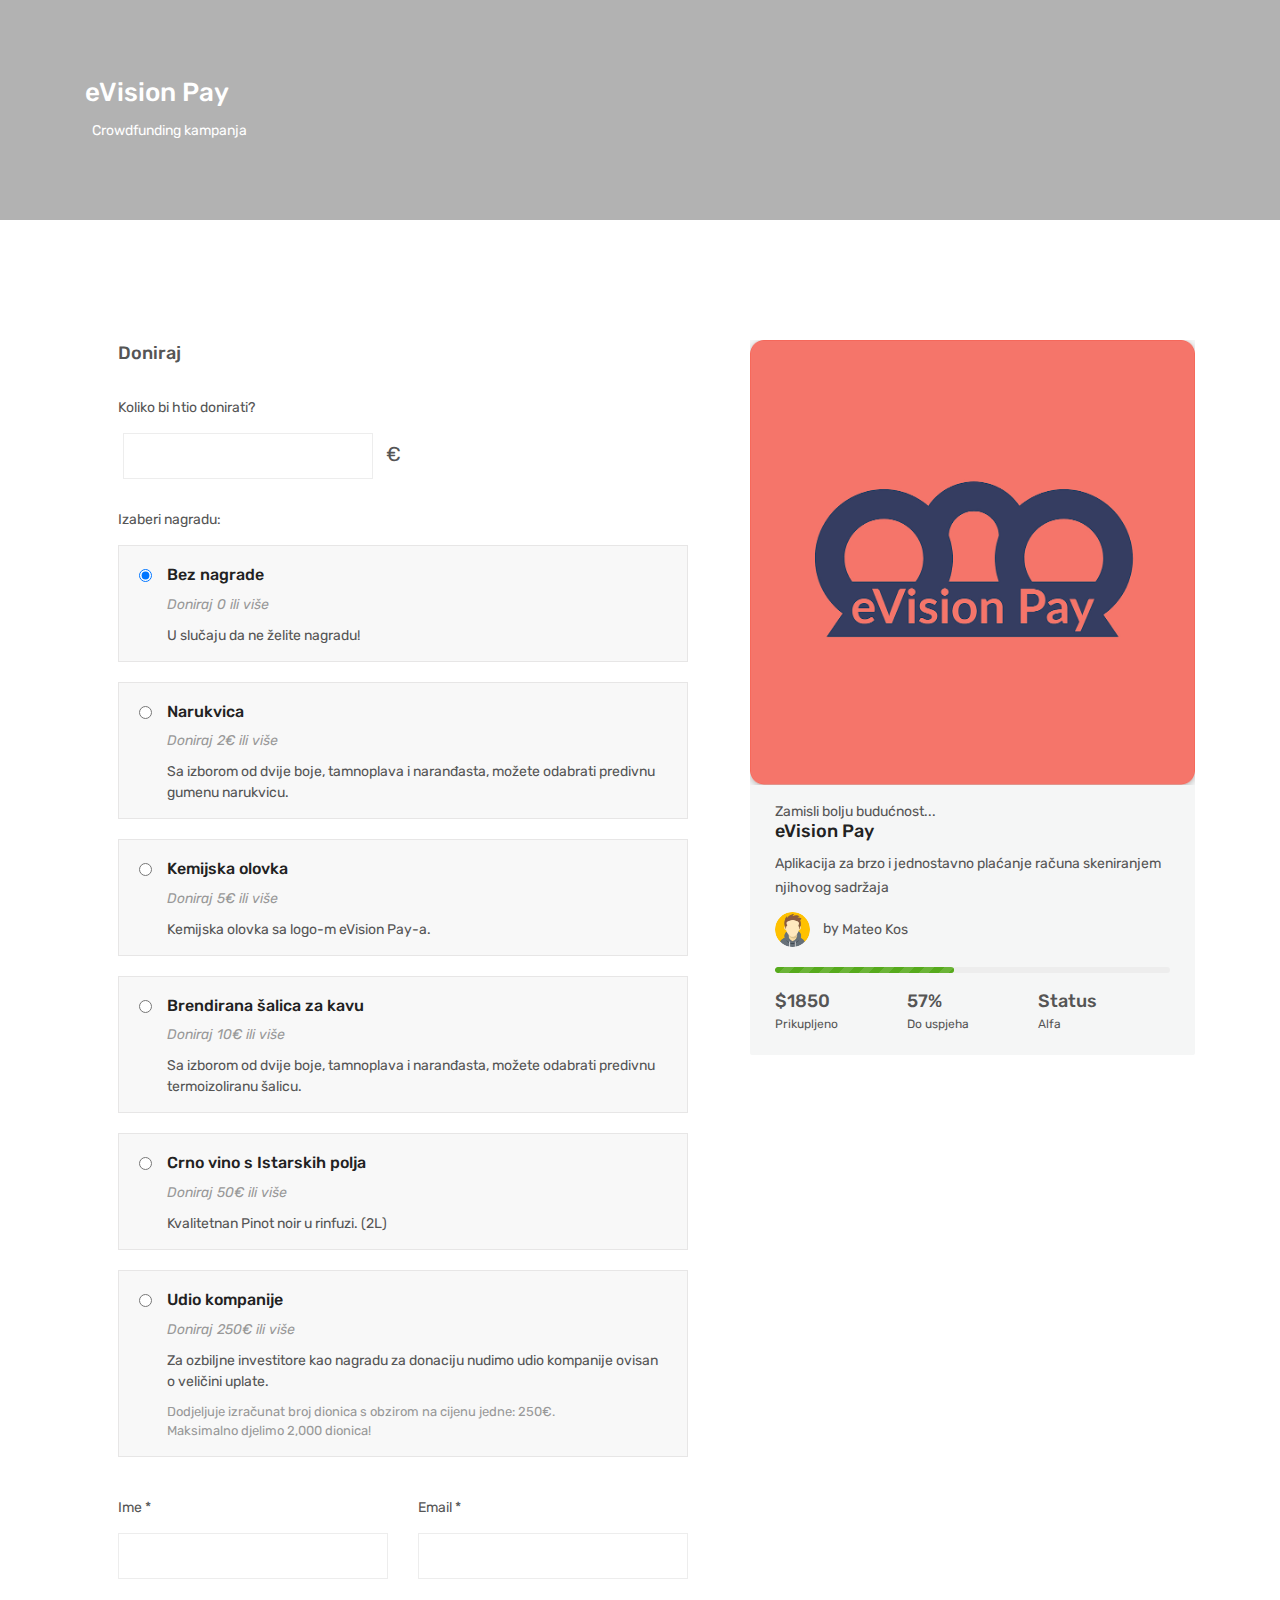
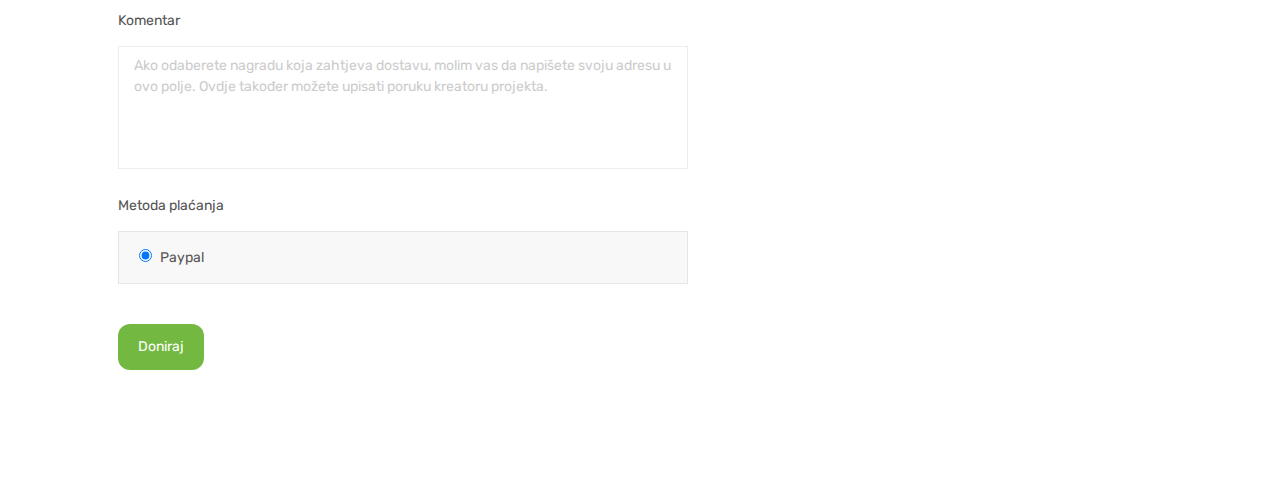
==== commit 045b8f5b: "Dodao još opcija za donaciju" ====
--- a/make-donation.html
+++ b/make-donation.html
@@ -203,9 +203,29 @@
                                                     <input class="reward-value" type="hidden" value="2">
 
                                                     <div class="reward-content">
+                                                        <h4>Narukvica</h4>
+
+                                                        <div class="reward-value">Doniraj 2€ ili više</div>
+
+                                                        <div class="reward-desc">Sa izborom od dvije boje, tamnoplava i naranđasta, 
+													možete odabrati predivnu gumenu narukvicu.</div>
+
+
+                                                    </div>
+                                                </label>
+                                            </div>
+
+                                            <div class="reward-item">
+                                                <label>
+                                                    <input class="reward-chosen" type="radio" name="reward_chosen"
+                                                        value="150">
+
+                                                    <input class="reward-value" type="hidden" value="5">
+
+                                                    <div class="reward-content">
                                                         <h4>Kemijska olovka</h4>
 
-                                                        <div class="reward-value">Doniraj 2€ ili više</div>
+                                                        <div class="reward-value">Doniraj 5€ ili više</div>
 
                                                         <div class="reward-desc">Kemijska olovka sa logo-m eVision Pay-a.</div>
 
@@ -219,15 +239,34 @@
                                                     <input class="reward-chosen" type="radio" name="reward_chosen"
                                                         value="150">
 
-                                                    <input class="reward-value" type="hidden" value="5">
+                                                    <input class="reward-value" type="hidden" value="10">
 
                                                     <div class="reward-content">
                                                         <h4>Brendirana šalica za kavu</h4>
 
-                                                        <div class="reward-value">Doniraj 5€ ili više</div>
+                                                        <div class="reward-value">Doniraj 10€ ili više</div>
 
                                                         <div class="reward-desc">Sa izborom od dvije boje, tamnoplava i naranđasta, 
 													možete odabrati predivnu termoizoliranu šalicu.</div>
+
+
+                                                    </div>
+                                                </label>
+                                            </div>
+
+                                            <div class="reward-item">
+                                                <label>
+                                                    <input class="reward-chosen" type="radio" name="reward_chosen"
+                                                        value="150">
+
+                                                    <input class="reward-value" type="hidden" value="50">
+
+                                                    <div class="reward-content">
+                                                        <h4>Crno vino s Istarskih polja</h4>
+
+                                                        <div class="reward-value">Doniraj 50€ ili više</div>
+
+                                                        <div class="reward-desc">Kvalitetnan Pinot noir u rinfuzi. (2L)</div>
 
 
                                                     </div>
@@ -285,7 +324,7 @@
                                             </div>
                                         </div>
 
-                                        <input type="submit" name="pledge" value="Give a pledge" class="btn-primary">
+                                        <input type="submit" name="pledge" value="Doniraj" class="btn-primary">
 
 
                                         <input type="hidden" name="plugin_url"
--- a/styles/ions-min.css
+++ b/styles/ions-min.css
@@ -1557,12 +1557,14 @@
 }
 .ion-ios-arrow-back:before {
 	content: "\f3cf";
+	content: "<";
 }
 .ion-ios-arrow-down:before {
 	content: "\f3d0";
 }
 .ion-ios-arrow-forward:before {
 	content: "\f3d1";
+	content: ">";
 }
 .ion-ios-arrow-left:before {
 	content: "\f3d2";
